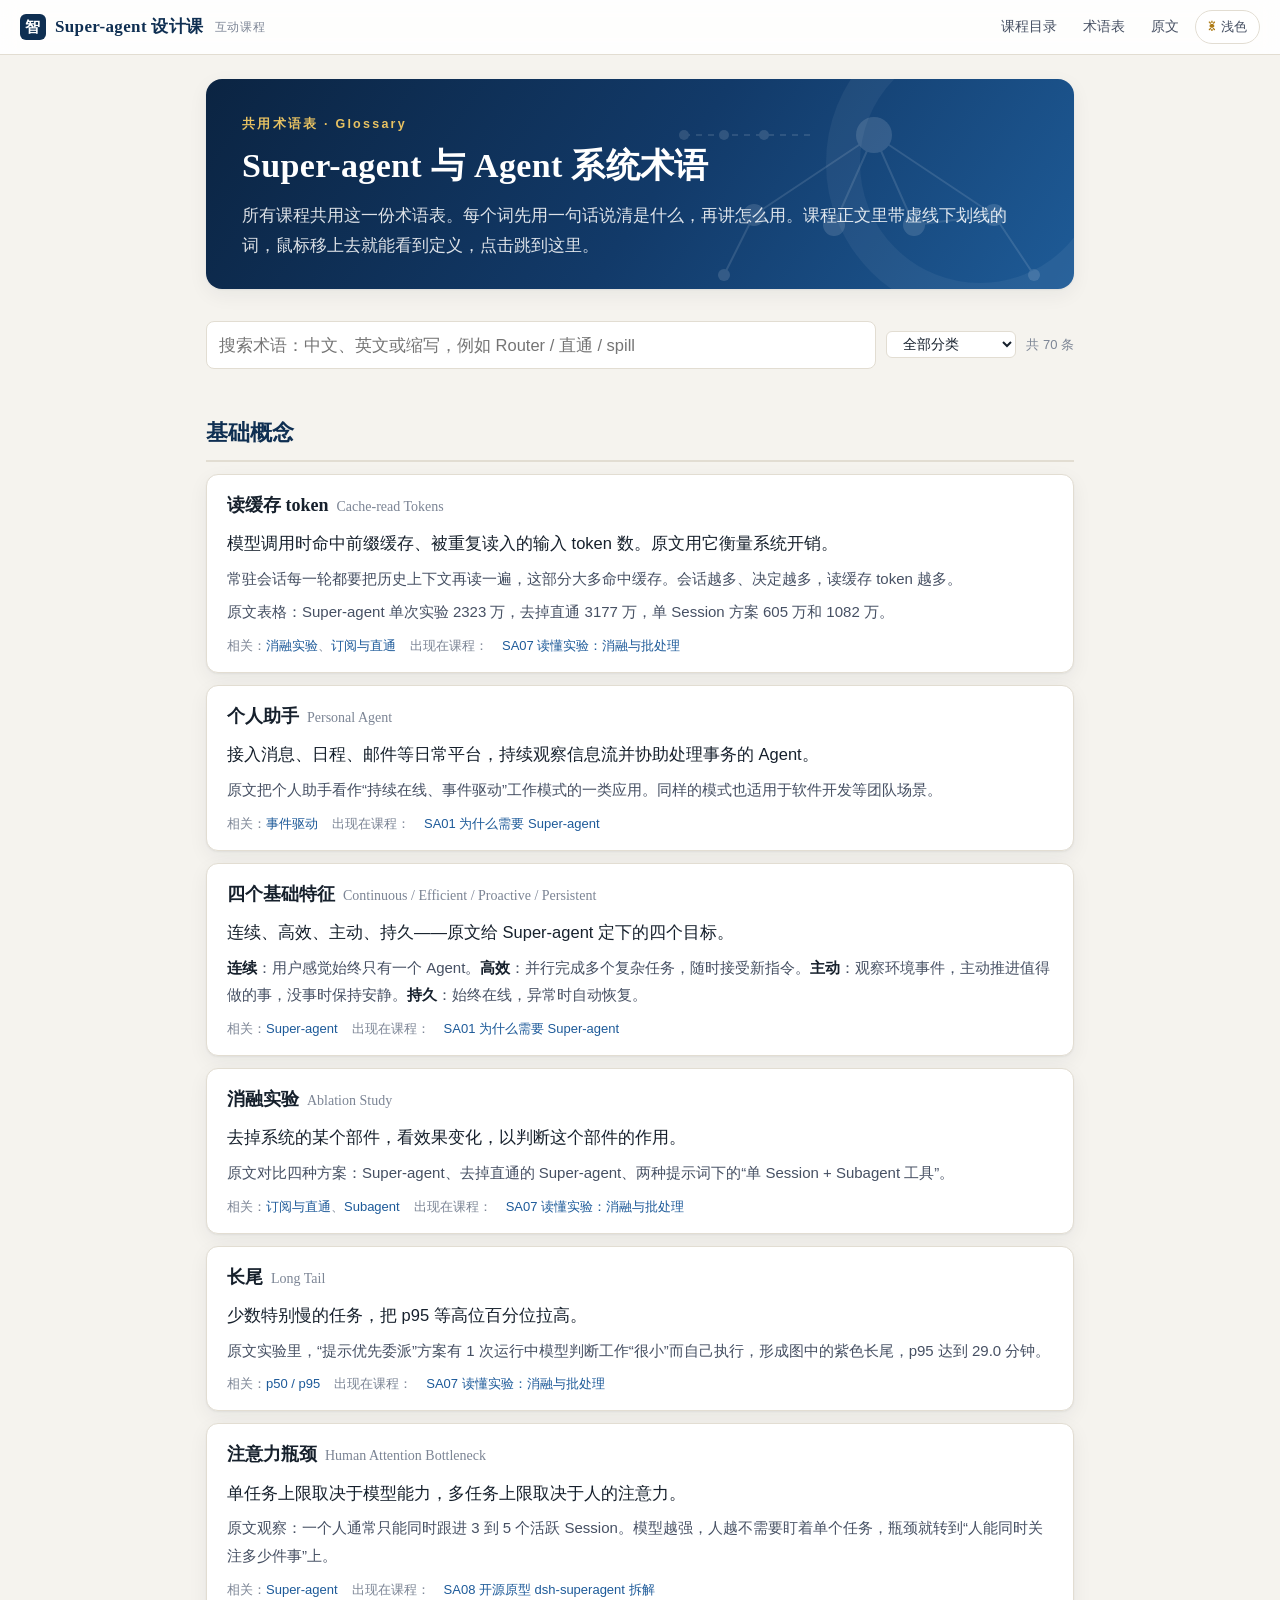
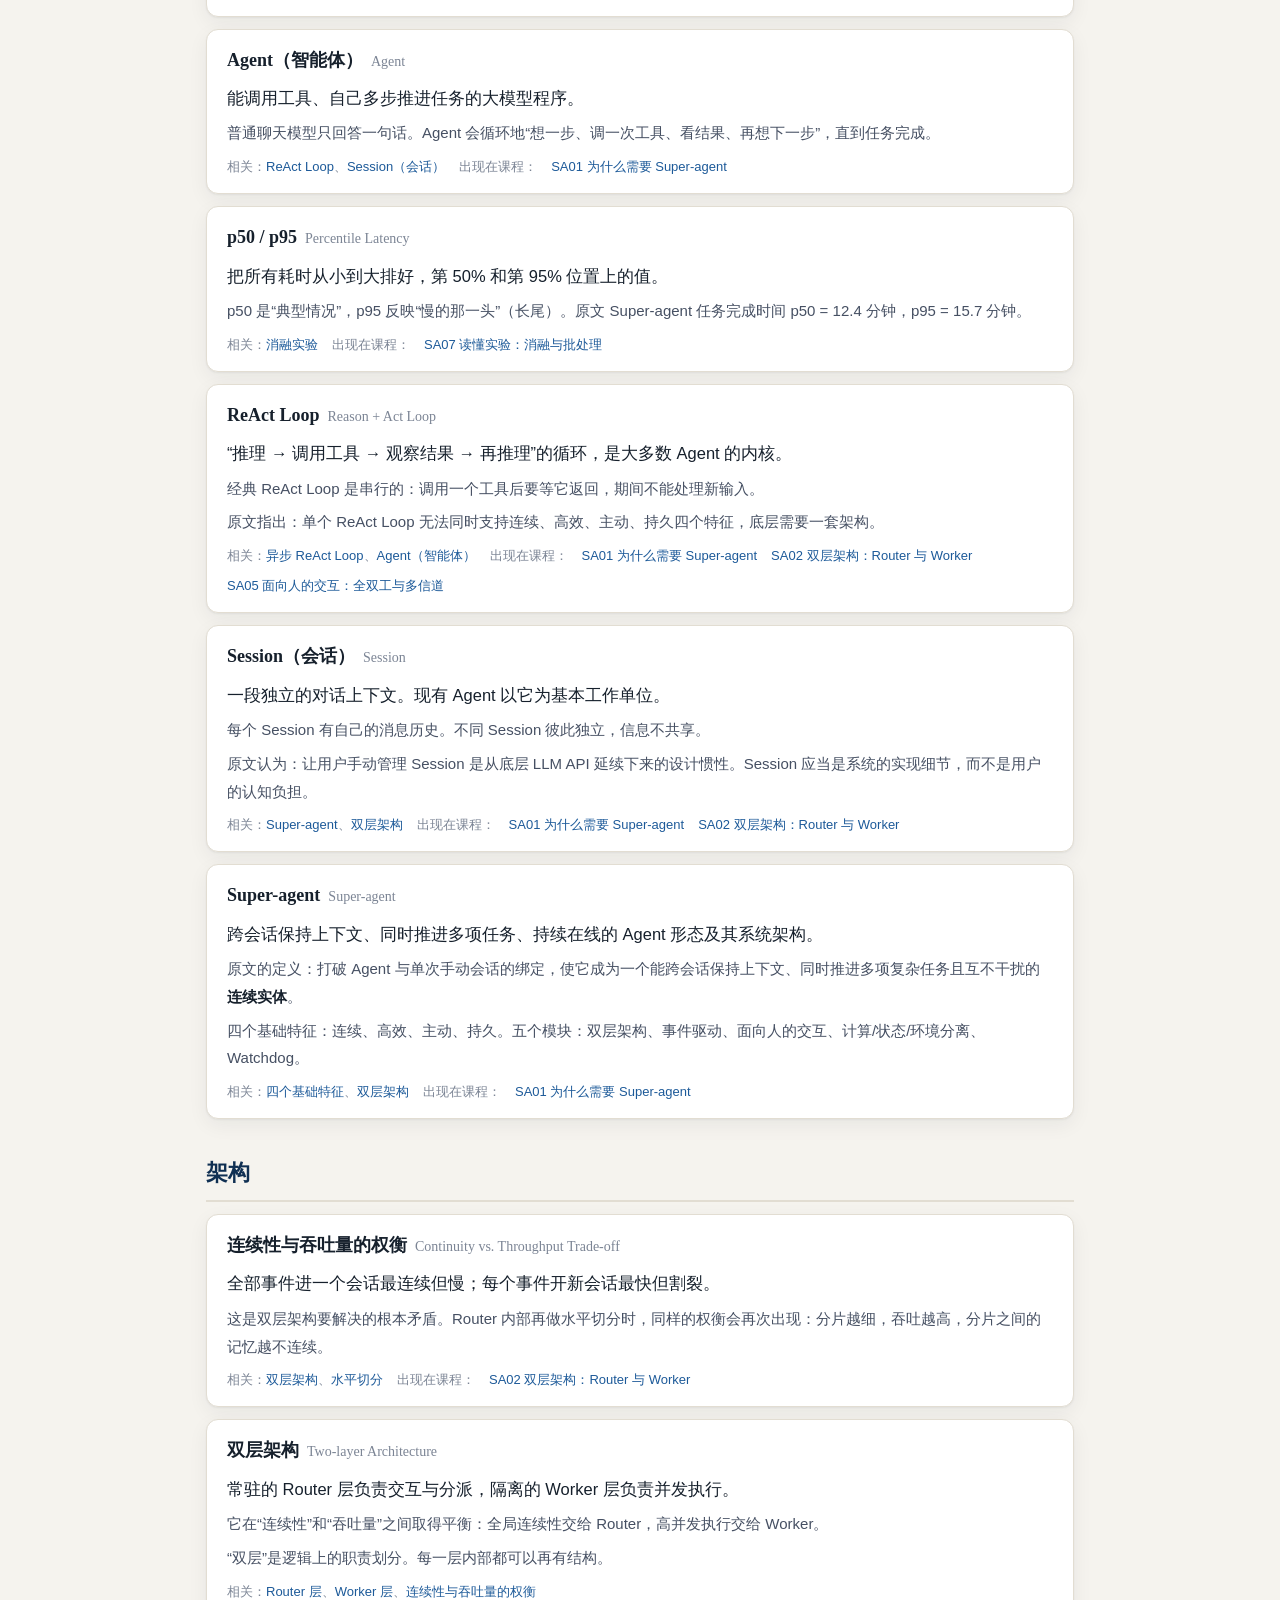
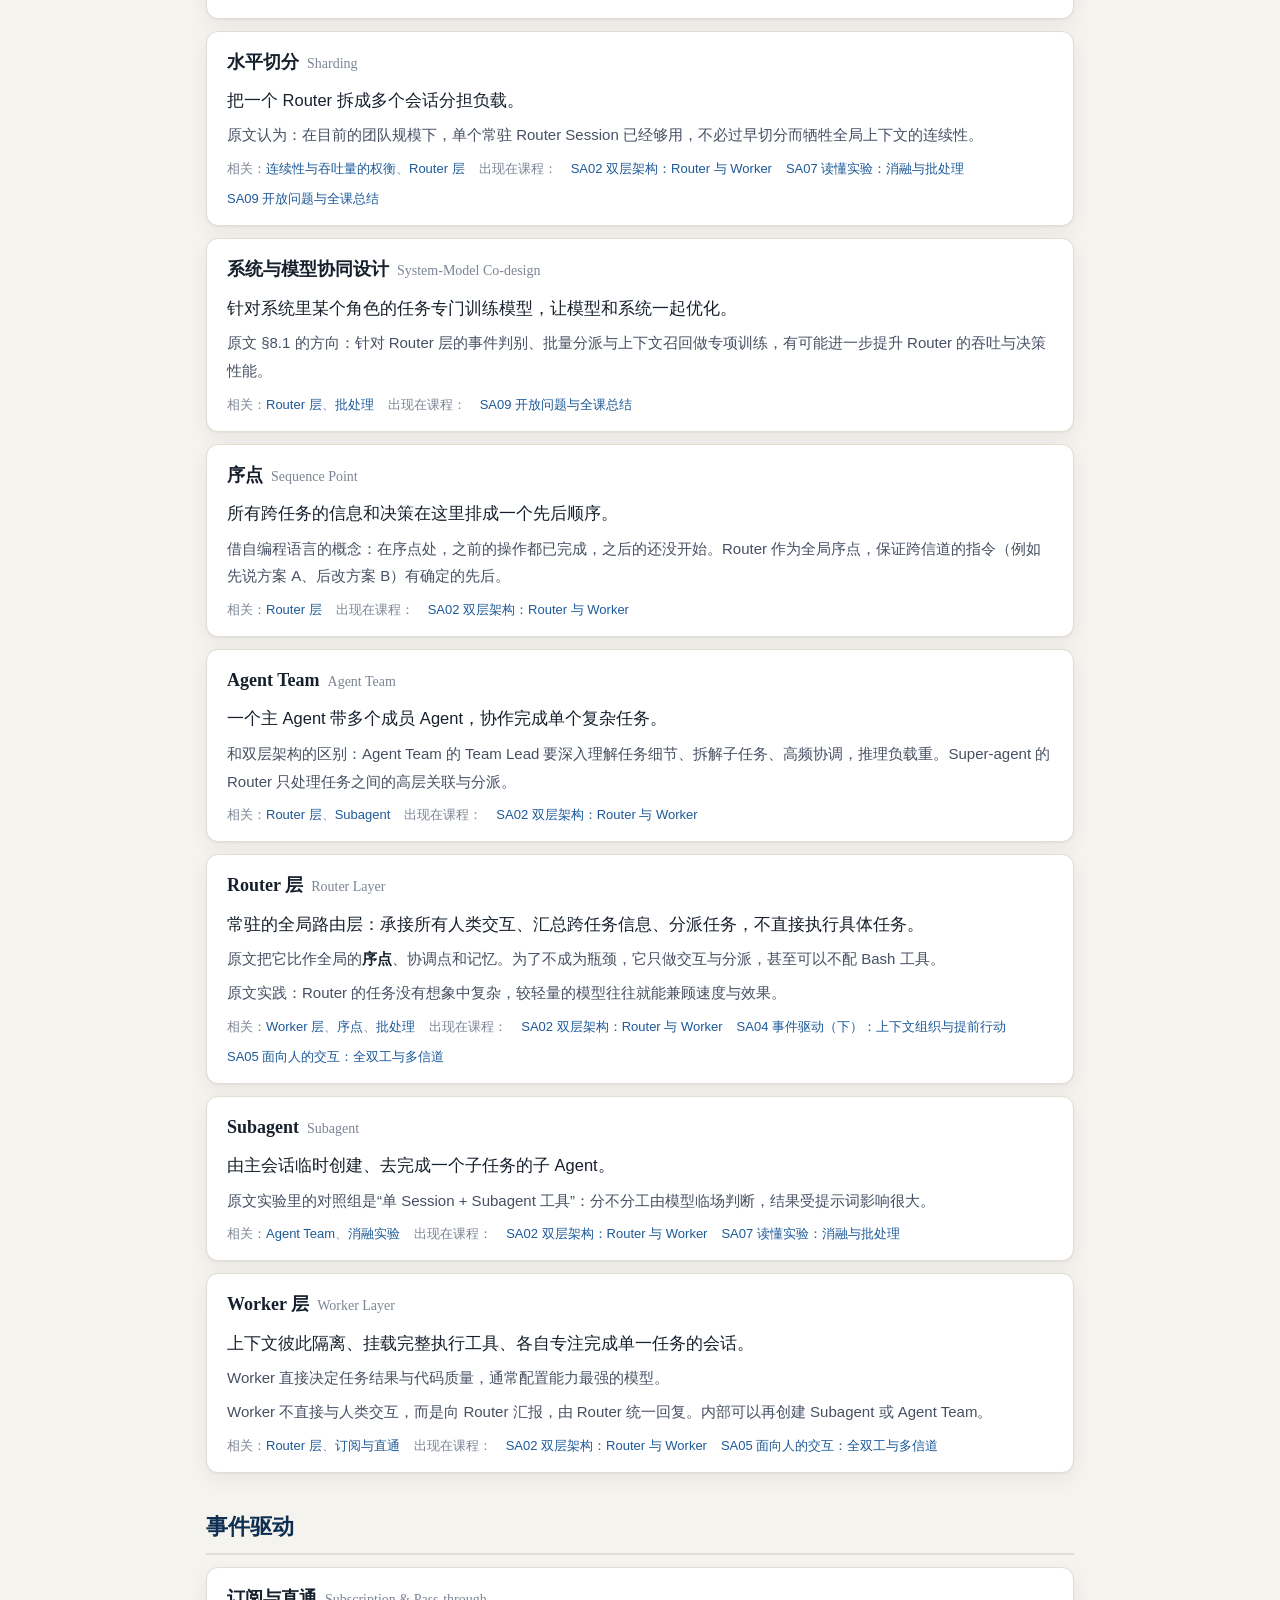
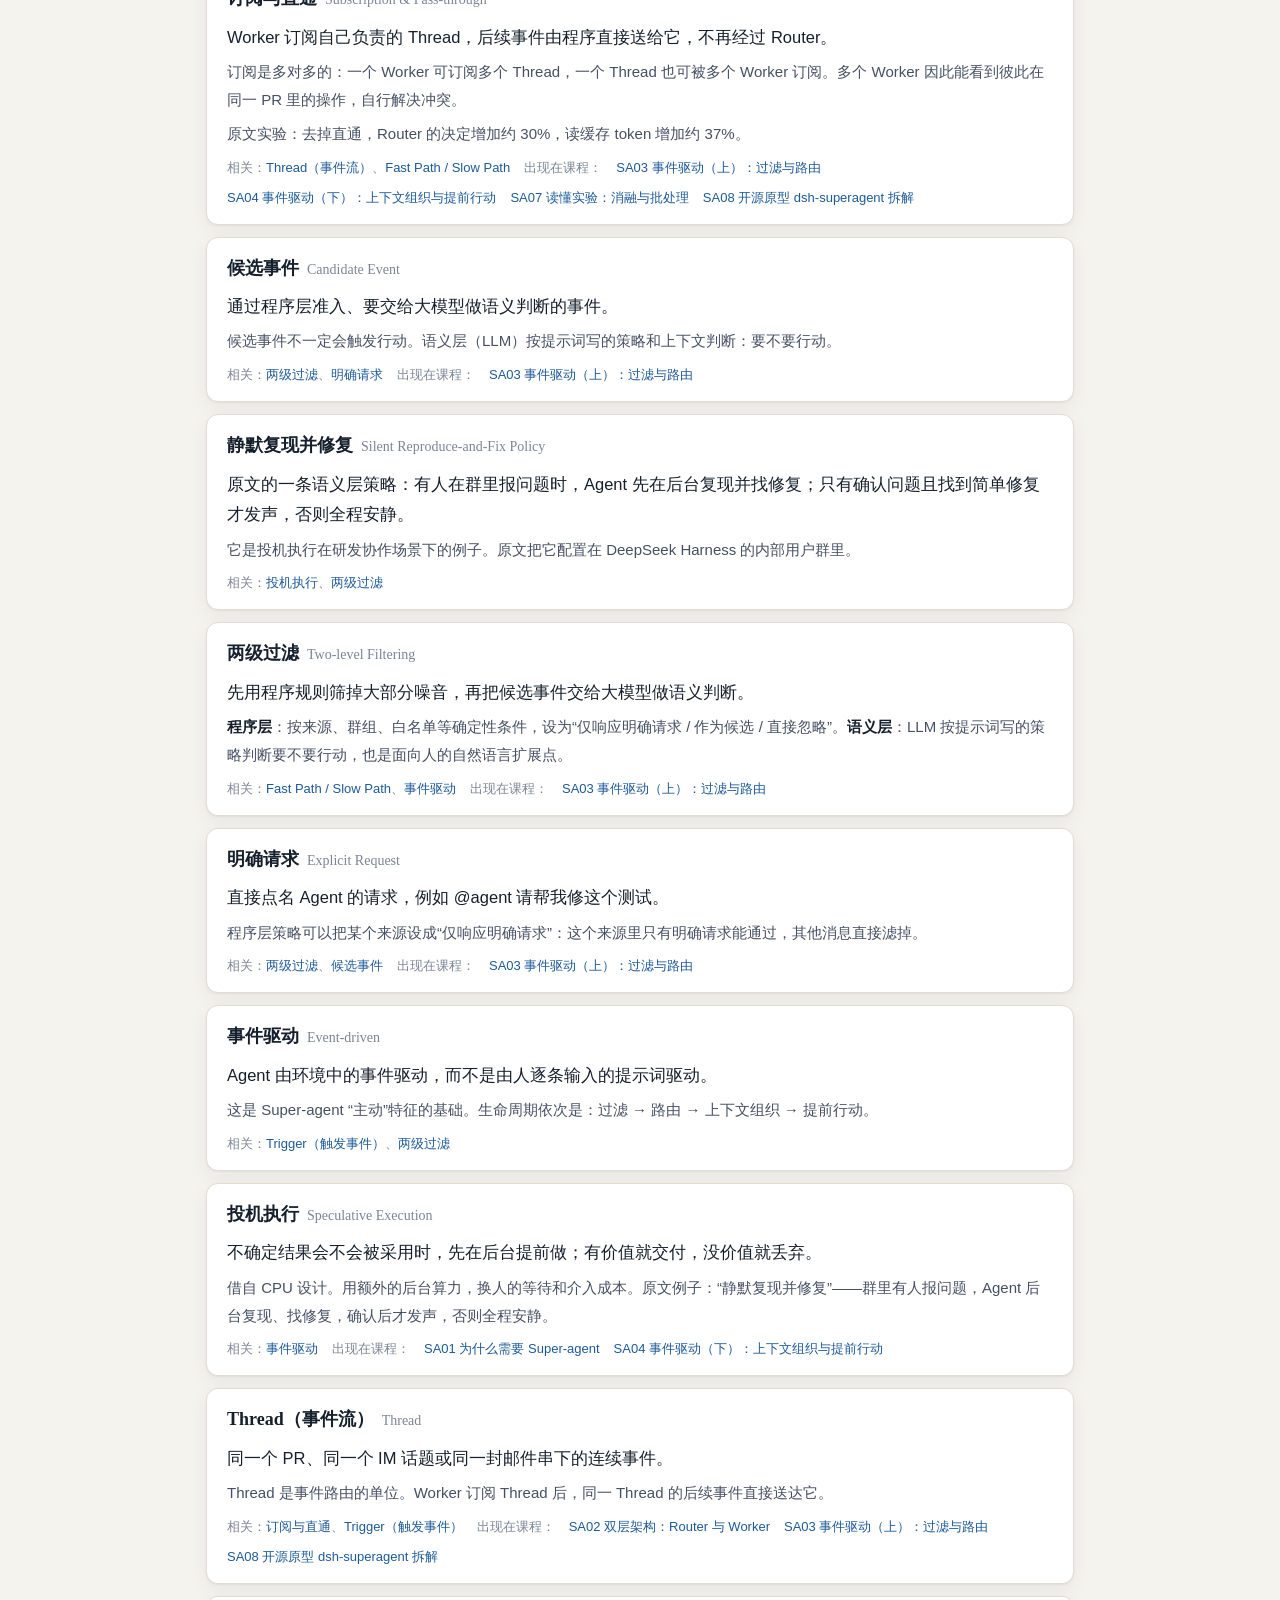
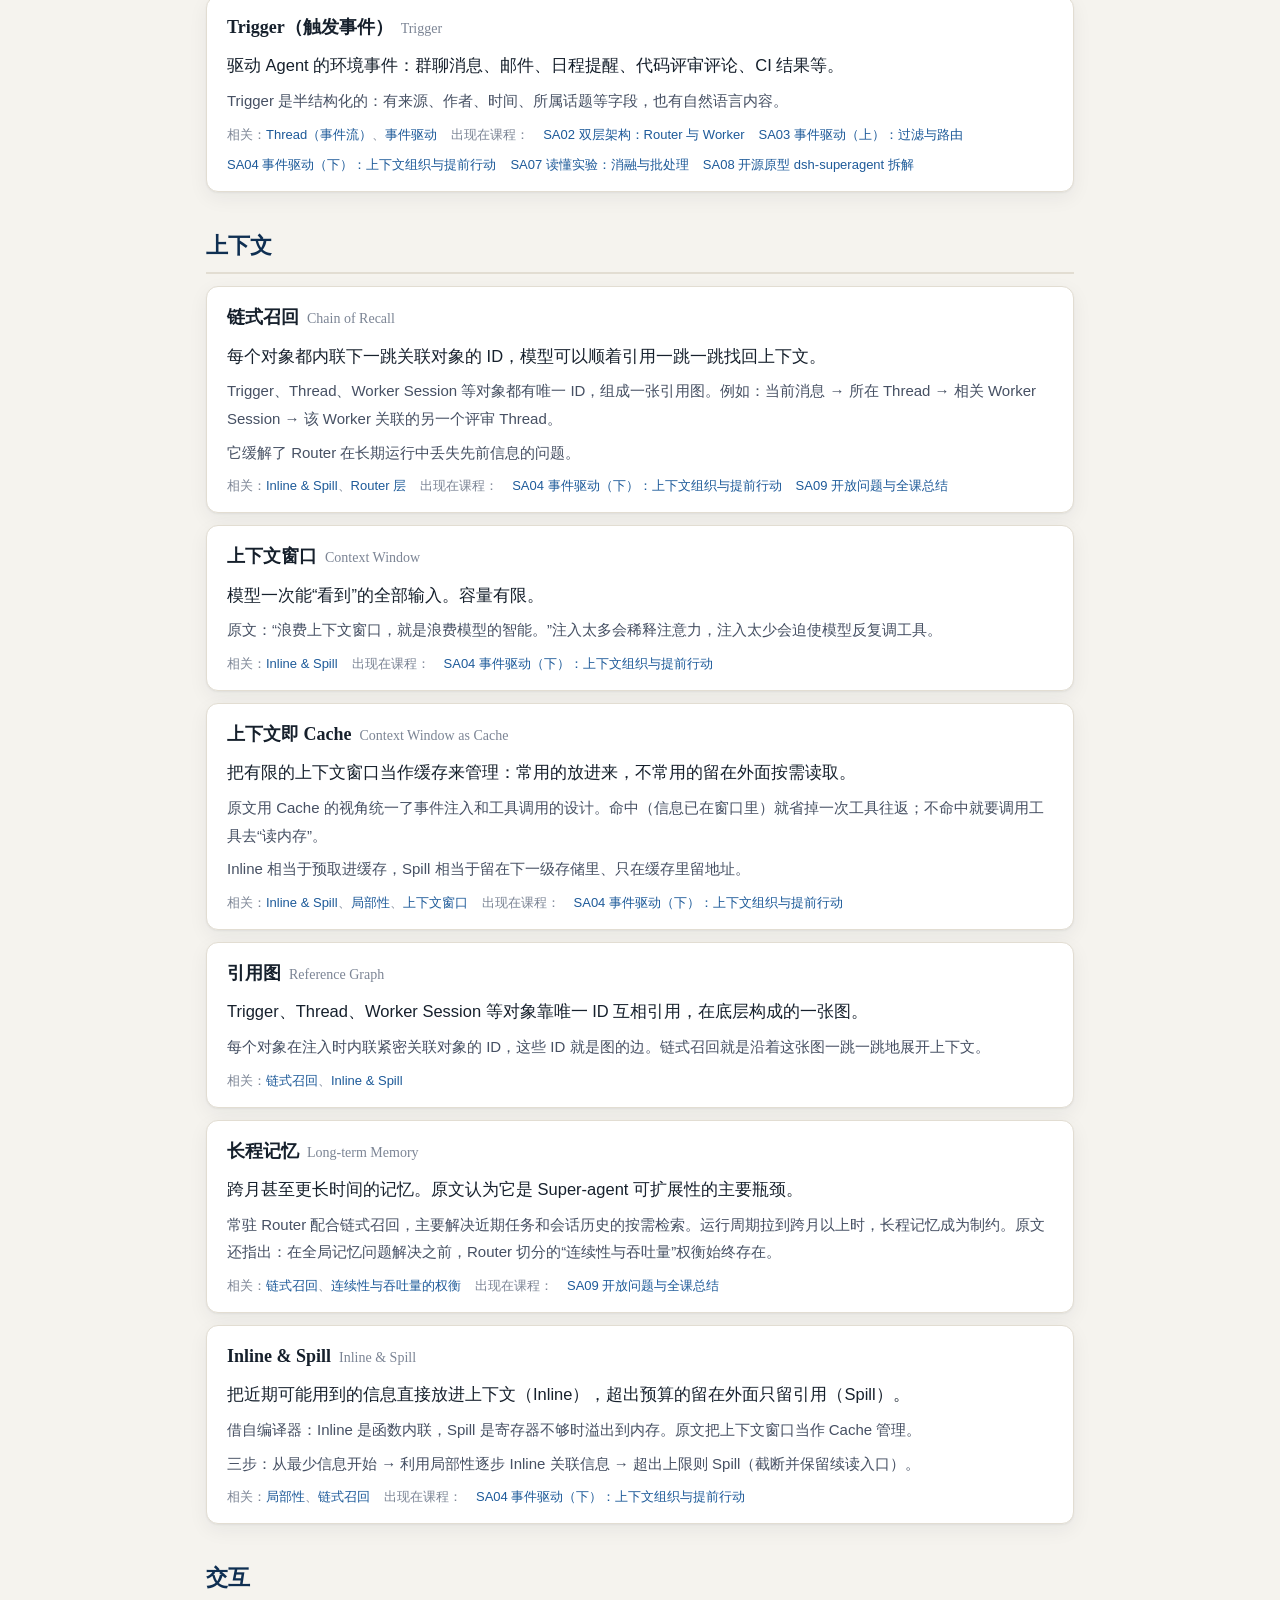
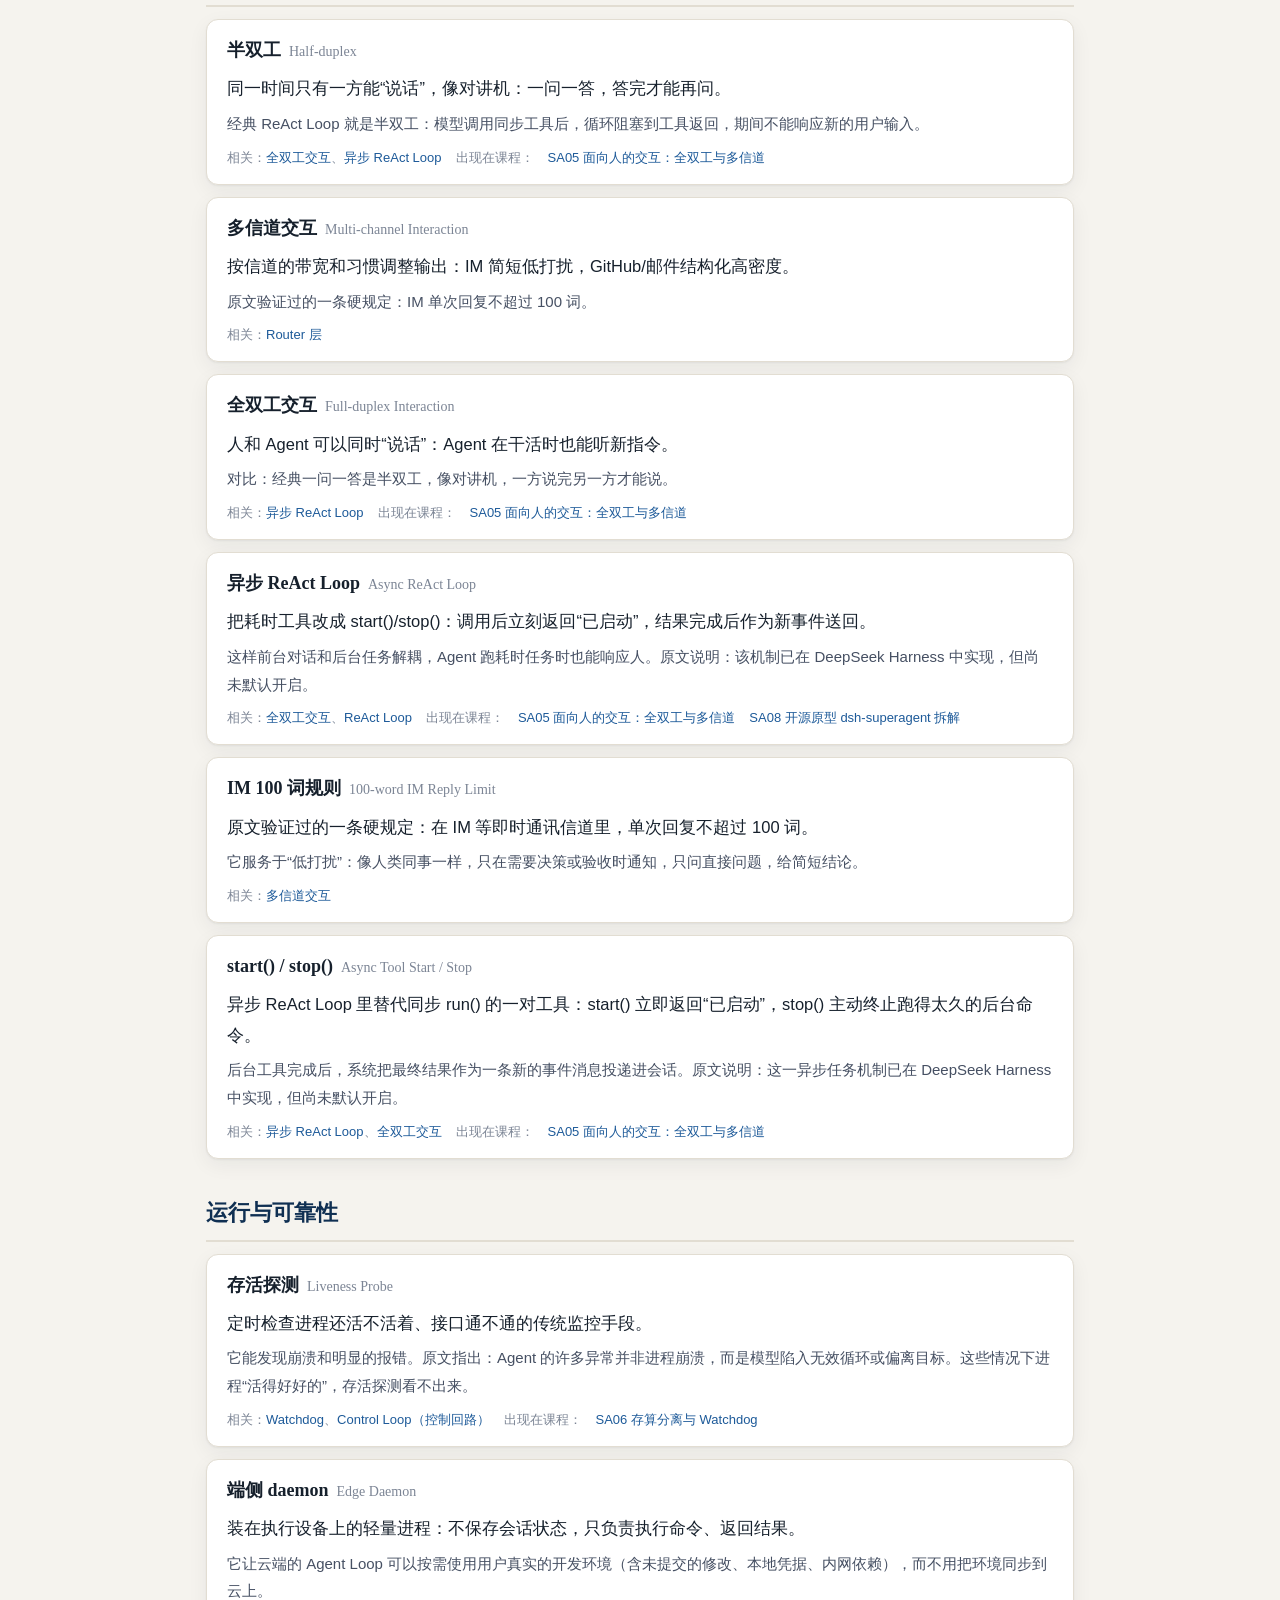
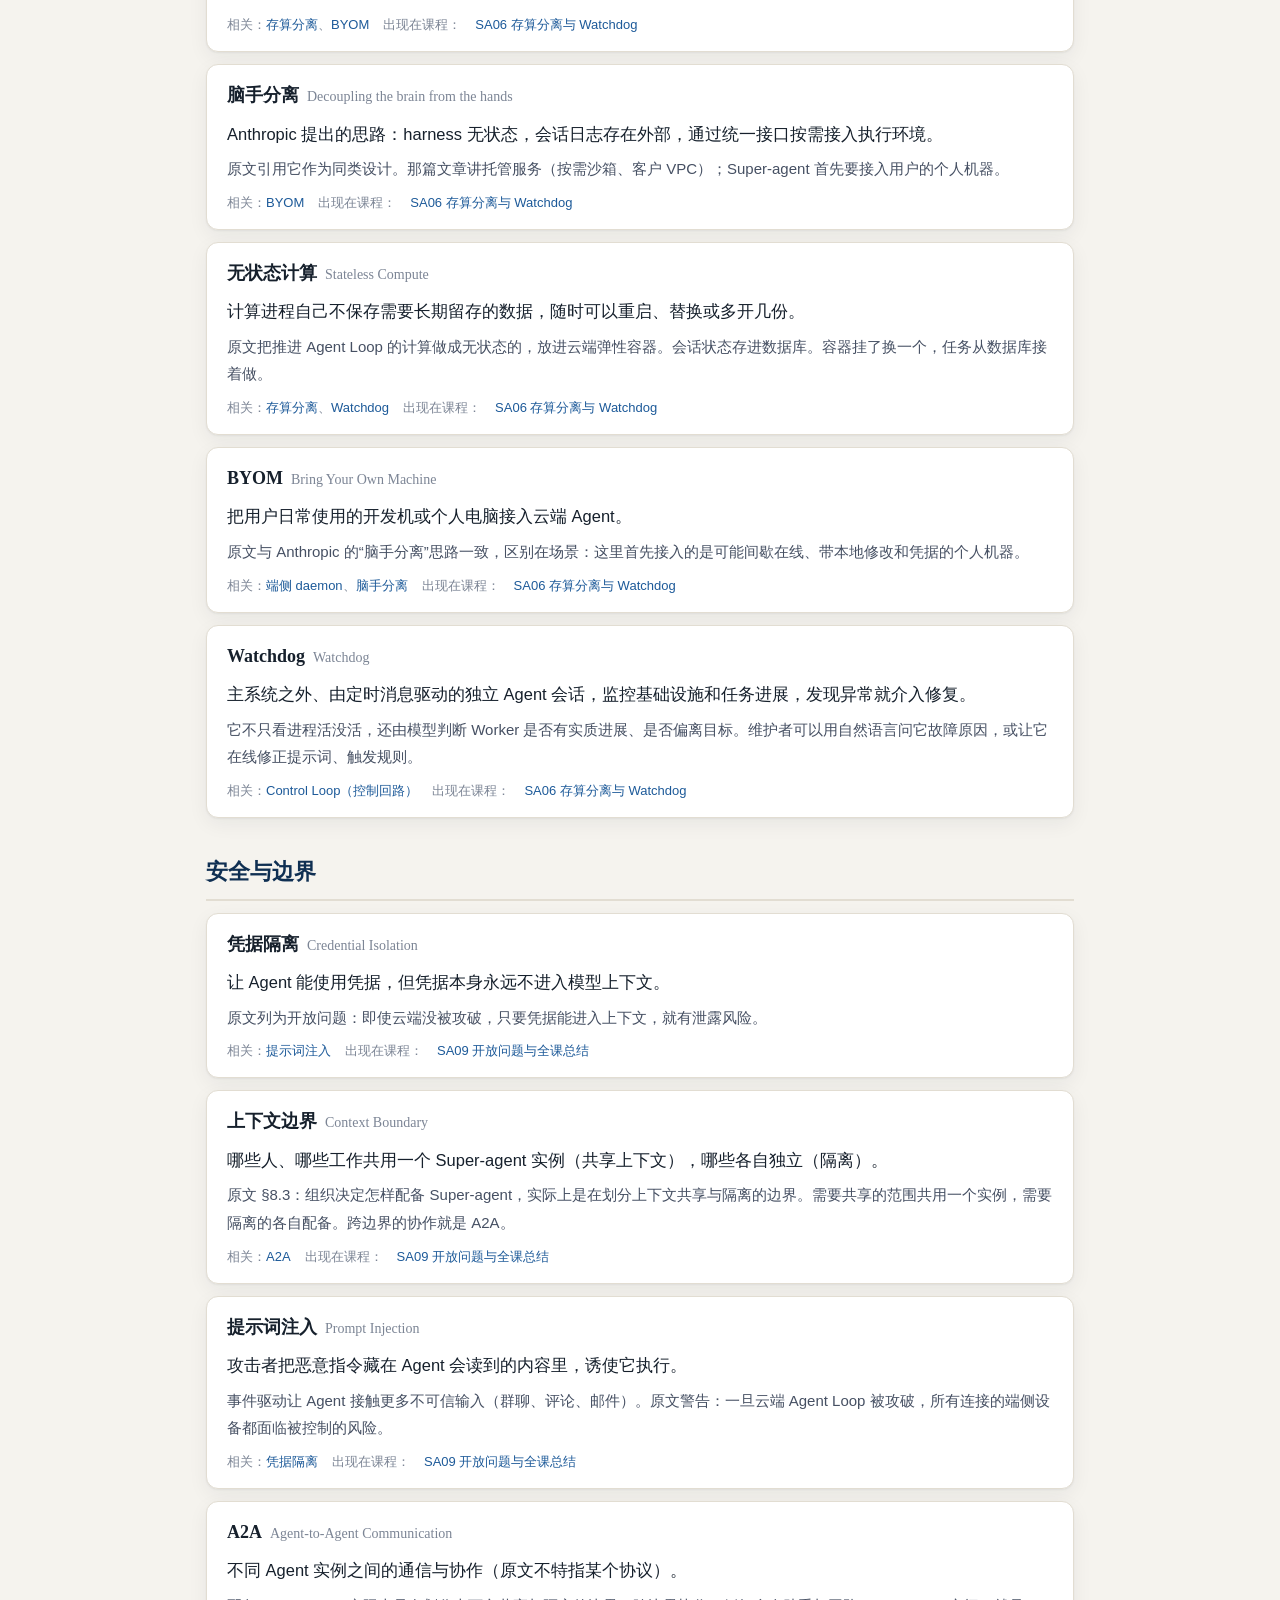
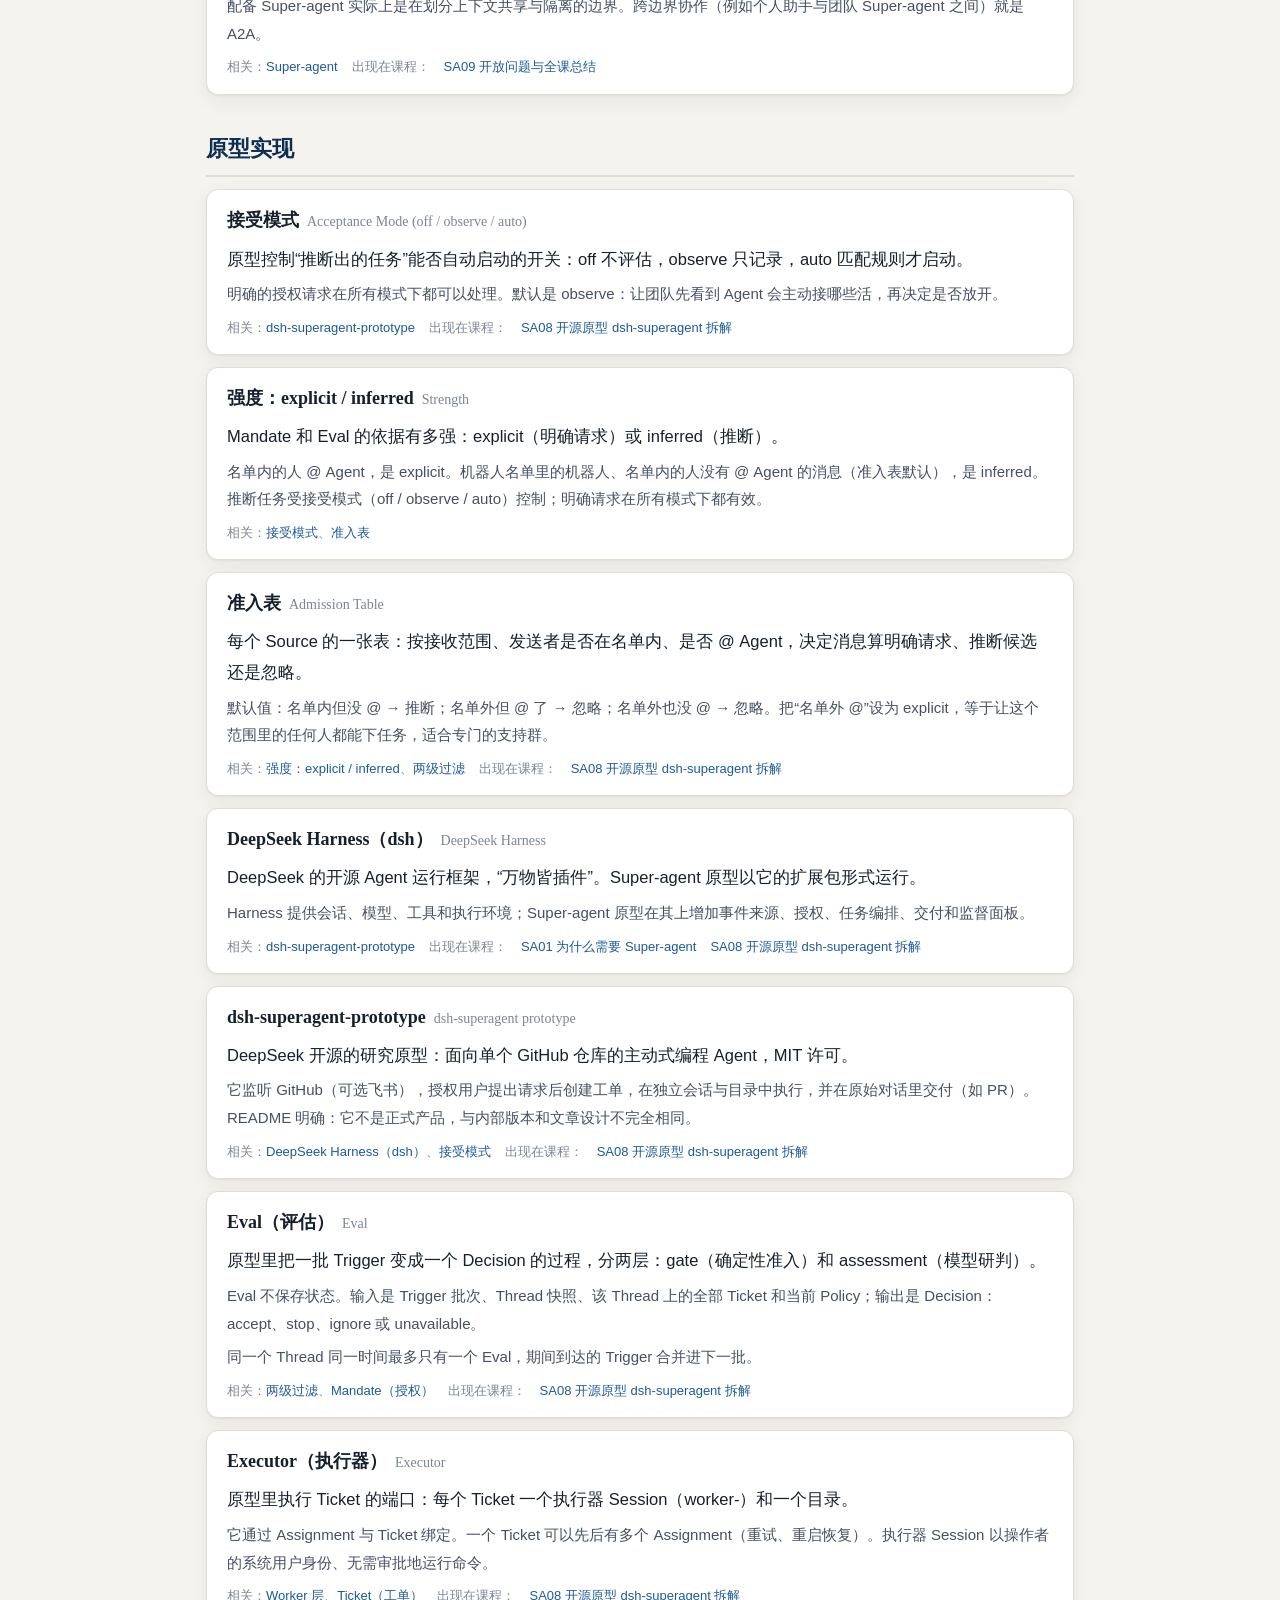
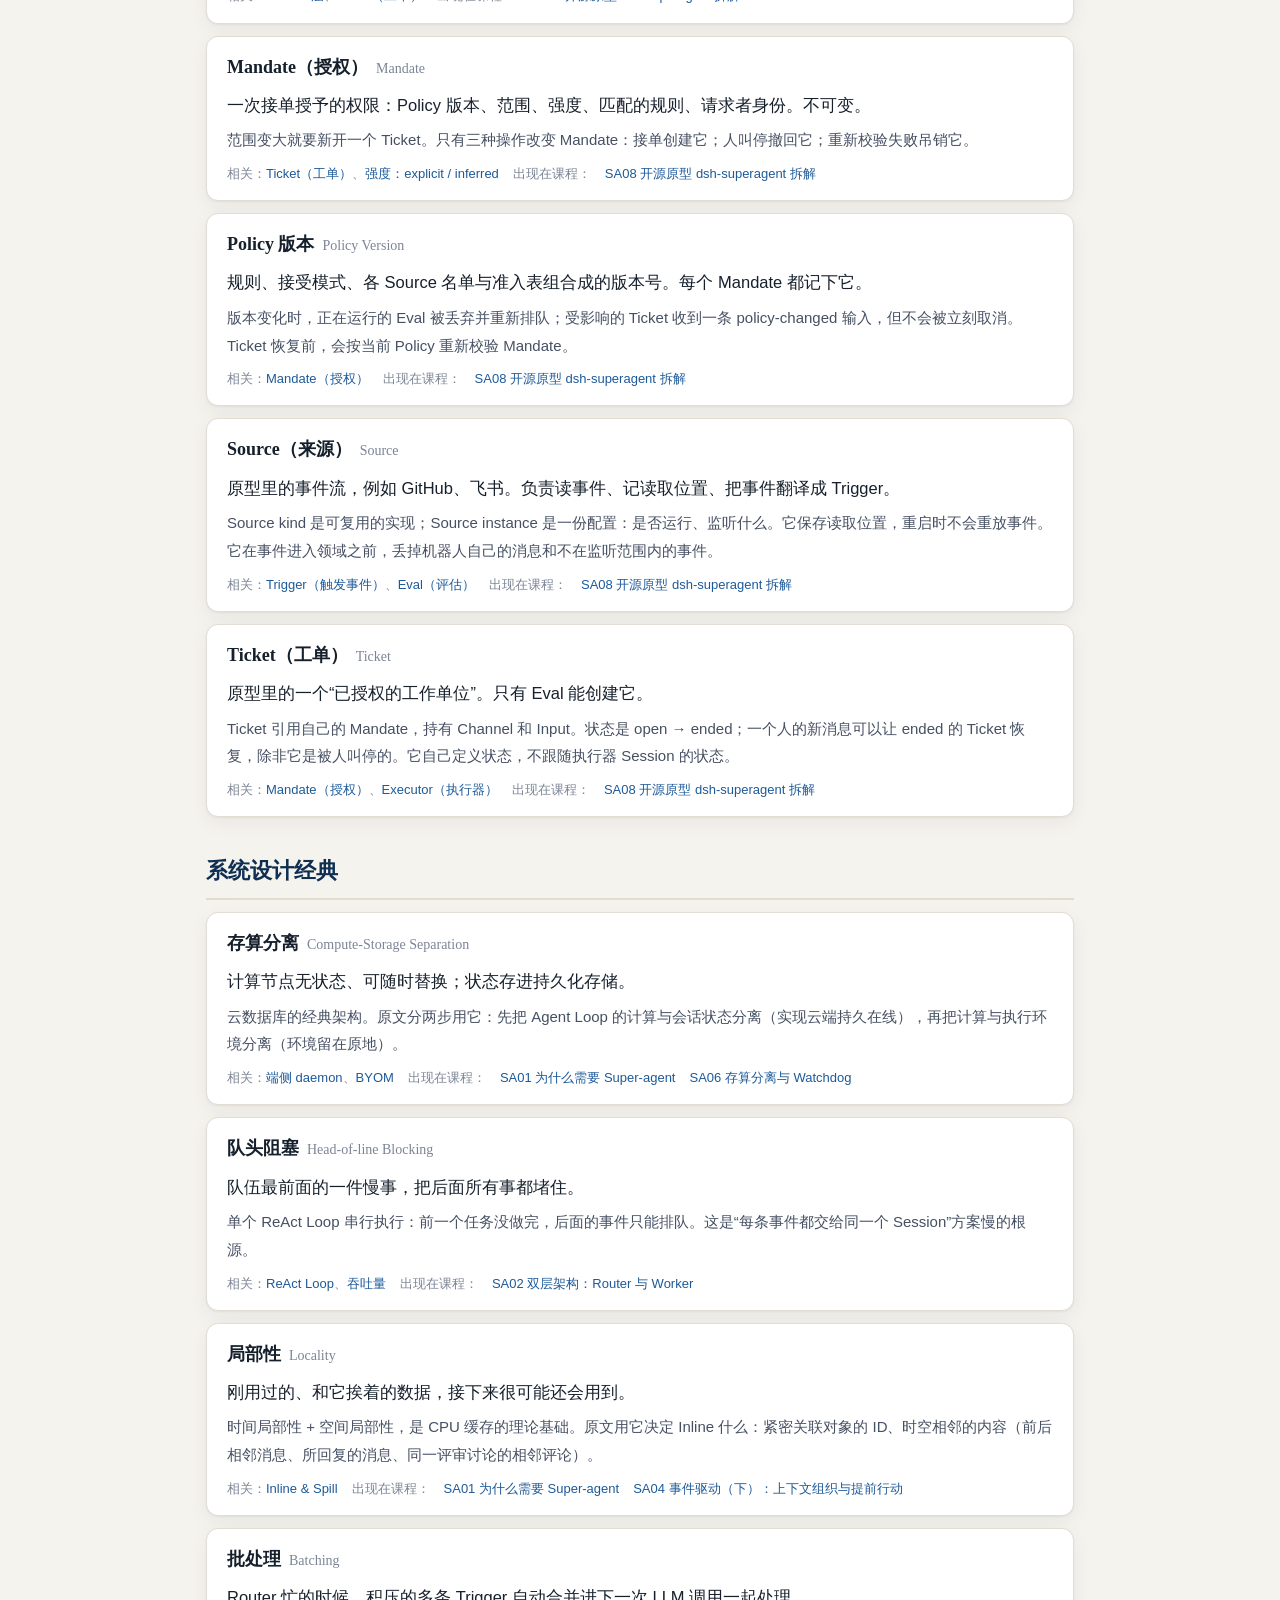
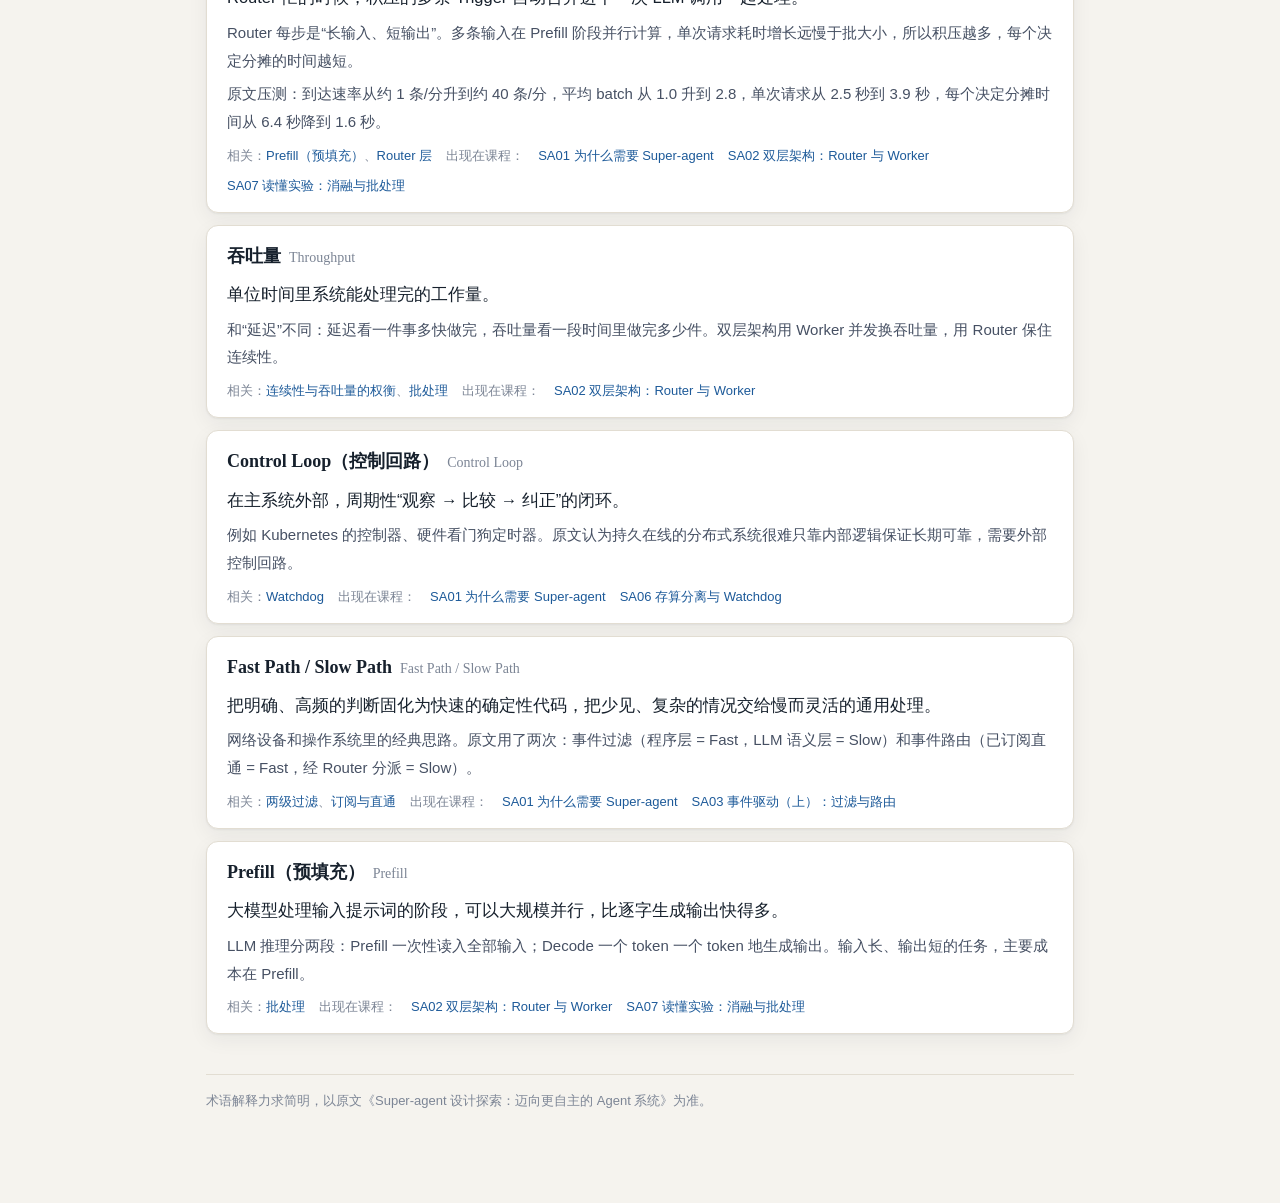
==== lessons/glossary.html @ 675c273d "Add interactive course on DeepSeek's Super-agent design article A Chinese self-study course (SA01–SA" ====
<!doctype html>
<html lang="zh-CN">
<head>
<meta charset="utf-8">
<meta name="viewport" content="width=device-width, initial-scale=1">
<title>Super-agent 术语表</title>
<link rel="stylesheet" href="assets/sa-lesson.css">
<script src="assets/glossary-data.js"></script>
<script src="assets/glossary-backlinks.js"></script>
<script src="assets/sa-lib.js"></script>
<style>
  .g-tools { display: flex; flex-wrap: wrap; gap: 10px; align-items: center; margin: 22px 0 8px; position: sticky; top: 52px; background: var(--bg); padding: 10px 0; z-index: 5; }
  .g-tools input { flex: 1 1 260px; font: inherit; padding: 8px 12px; border: 1px solid var(--line); border-radius: 8px; background: var(--surface); color: var(--ink); }
  .g-alpha { font-size: 13px; color: var(--ink-3); margin: 6px 0 0; }
  .g-cat { margin-top: 34px; }
  .g-cat > h2 { font-family: var(--serif); color: var(--brand); font-size: 22px; border-bottom: 2px solid var(--line); padding-bottom: 6px; margin: 0 0 6px; }
  .g-item { background: var(--surface); border: 1px solid var(--line); border-radius: var(--radius); padding: 14px 20px; margin: 12px 0; box-shadow: var(--shadow); scroll-margin-top: 130px; }
  .g-item:target { outline: 2px solid var(--accent); }
  .g-item h3 { margin: 0; font-size: 18px; }
  .g-item h3 .en { font-weight: 400; color: var(--ink-3); font-size: 14px; margin-left: 8px; }
  .g-item h3 a.anchor { color: var(--ink-3); font-size: 13px; margin-left: 6px; opacity: 0; }
  .g-item:hover h3 a.anchor { opacity: 1; }
  .g-item .short { color: var(--ink); font-weight: 500; margin: 6px 0 2px; }
  .g-item .body { color: var(--ink-2); font-size: 15px; }
  .g-item .body p { margin: 6px 0; }
  .g-item .foot { font-size: 13px; color: var(--ink-3); margin-top: 8px; display: flex; flex-wrap: wrap; gap: 6px 14px; }
  .g-item .foot a { white-space: nowrap; }
  .g-wrap { max-width: 900px; margin: 0 auto; padding: 24px 16px 80px; }
  .g-count { font-size: 13px; color: var(--ink-3); }
</style>
</head>
<body>
<header id="sa-topbar"></header>
<div class="g-wrap">
  <div class="hero">
    <div class="kicker">共用术语表 · Glossary</div>
    <h1>Super-agent 与 Agent 系统术语</h1>
    <p>所有课程共用这一份术语表。每个词先用一句话说清是什么，再讲怎么用。课程正文里带虚线下划线的词，鼠标移上去就能看到定义，点击跳到这里。</p>
  </div>
  <div class="g-tools">
    <input id="q" type="search" placeholder="搜索术语：中文、英文或缩写，例如 Router / 直通 / spill">
    <select id="cat" class="btn"></select>
    <span class="g-count" id="count"></span>
  </div>
  <div id="list"></div>
  <p class="disclaimer">术语解释力求简明，以原文《Super-agent 设计探索：迈向更自主的 Agent 系统》为准。</p>
</div>
<script>
SA.onReady(function () {
  const G = window.SA_GLOSSARY || {}, BL = window.SA_BACKLINKS || {};
  const order = ["基础概念", "架构", "事件驱动", "上下文", "交互", "运行与可靠性", "安全与边界", "原型实现", "系统设计经典"];
  const cats = [...new Set(Object.values(G).map((t) => t.cat))].sort((a, b) => (order.indexOf(a) + 99 * (order.indexOf(a) < 0)) - (order.indexOf(b) + 99 * (order.indexOf(b) < 0)));
  const sel = document.getElementById("cat");
  sel.innerHTML = '<option value="">全部分类</option>' + cats.map((c) => "<option>" + c + "</option>").join("");
  const lessonTitle = Object.fromEntries(SA.LESSONS.map((l) => [l.file, l.id + " " + l.title]));
  function render() {
    const q = document.getElementById("q").value.trim().toLowerCase(), cf = sel.value;
    let html = "", n = 0;
    for (const c of cats) {
      if (cf && c !== cf) continue;
      const ids = Object.keys(G).filter((id) => G[id].cat === c).sort((a, b) => G[a].term.localeCompare(G[b].term, "zh-CN"));
      const items = ids.filter((id) => { const t = G[id]; return !q || (t.term + " " + (t.en || "") + " " + id + " " + t.short).toLowerCase().includes(q); });
      if (!items.length) continue;
      html += '<section class="g-cat"><h2>' + c + "</h2>";
      for (const id of items) {
        const t = G[id]; n++;
        const see = (t.see || []).filter((s) => G[s]).map((s) => '<a href="#' + s + '">' + G[s].term + "</a>").join("、");
        const back = (BL[id] || []).map((f) => '<a href="' + f + '">' + (lessonTitle[f] || f) + "</a>").join("");
        html += '<div class="g-item" id="' + id + '"><h3>' + t.term + '<span class="en">' + (t.en || "") + '</span><a class="anchor" href="#' + id + '">#</a></h3>' +
          '<div class="short">' + t.short + "</div>" + (t.body ? '<div class="body">' + t.body + "</div>" : "") +
          '<div class="foot">' + (see ? "<span>相关：" + see + "</span>" : "") + (back ? "<span>出现在课程：</span>" + back : "") + "</div></div>";
      }
      html += "</section>";
    }
    document.getElementById("list").innerHTML = html || "<p>没有找到匹配的术语。</p>";
    document.getElementById("count").textContent = "共 " + n + " 条";
  }
  document.getElementById("q").addEventListener("input", render);
  sel.addEventListener("change", render);
  render();
  if (location.hash) { const el = document.getElementById(location.hash.slice(1)); if (el) el.scrollIntoView(); }
});
</script>
</body>
</html>
---- lessons/assets/sa-lesson.css ----
/* Super-agent 设计课 — 公用样式（所有课程、术语表、首页共用；框架移植自 ta-knowhow/LESSONS）
 * 三个主题：浅色 (默认) / 深色 / 水墨。用顶栏的主题按钮轮换。
 * 所有颜色都走下面的变量；课程页的局部样式也只用这些变量。
 */
:root {
  --bg: #f5f3ee;
  --bg-image: none;
  --surface: #ffffff;
  --surface-2: #f1eee7;
  --ink: #16202c;
  --ink-2: #465063;
  --ink-3: #7c8595;
  --line: #e2ddd2;
  --brand: #0f2f52;      /* navy */
  --brand-2: #1d5a99;
  --accent: #ad7a14;     /* brass */
  --up: #12805c;         /* 美股习惯：绿涨 */
  --down: #c8372d;       /* 红跌 */
  --note-bg: #edf3fb; --note-bd: #1d5a99;
  --tip-bg: #ecf6f0;  --tip-bd: #12805c;
  --warn-bg: #fcf1e9; --warn-bd: #c2601b;
  --rule-bg: #faf5e6; --rule-bd: #ad7a14;
  --th-bg: #14365c; --th-ink: #ffffff;
  --hero-bg: linear-gradient(125deg, #0b2442 0%, #123a69 52%, #1e5b97 100%);
  --hero-ink: #ffffff; --hero-sub: rgba(255,255,255,.86); --hero-accent: #e8c262; --hero-line: rgba(255,255,255,.16);
  --hero-deco: url("data:image/svg+xml,%3Csvg xmlns='http://www.w3.org/2000/svg' width='420' height='200' viewBox='0 0 420 200'%3E%3Cg fill='none' stroke='%23fff' stroke-width='2' opacity='.9'%3E%3Cpath d='M210 40 L90 120 M210 40 L170 130 M210 40 L250 130 M210 40 L330 120 M90 120 L60 180 M330 120 L370 180 M250 130 L330 120'/%3E%3Cpath d='M20 40 L150 40' stroke-dasharray='6 6'/%3E%3C/g%3E%3Cg fill='%23fff'%3E%3Ccircle cx='210' cy='40' r='18'/%3E%3Ccircle cx='90' cy='120' r='11'/%3E%3Ccircle cx='170' cy='130' r='11'/%3E%3Ccircle cx='250' cy='130' r='11'/%3E%3Ccircle cx='330' cy='120' r='11'/%3E%3Ccircle cx='60' cy='180' r='6'/%3E%3Ccircle cx='370' cy='180' r='6'/%3E%3Ccircle cx='20' cy='40' r='5'/%3E%3Ccircle cx='60' cy='40' r='5'/%3E%3Ccircle cx='100' cy='40' r='5'/%3E%3C/g%3E%3C/svg%3E");
  --hero-deco-opacity: .13;
  --shadow: 0 1px 2px rgba(16,28,48,.05), 0 6px 20px rgba(16,28,48,.06);
  --shadow-lift: 0 2px 4px rgba(16,28,48,.07), 0 12px 28px rgba(16,28,48,.10);
  --radius: 12px;
  --mono: "SF Mono", "JetBrains Mono", Menlo, Consolas, monospace;
  --sans: -apple-system, BlinkMacSystemFont, "PingFang SC", "Hiragino Sans GB", "Noto Sans SC", "Microsoft YaHei", "Segoe UI", sans-serif;
  --serif: "Songti SC", "Noto Serif SC", "Source Han Serif SC", "STSong", Georgia, serif;
  --body-font: var(--sans);
  --head-font: var(--serif);
  color-scheme: light;
}
/* ---------- 深色 ---------- */
@media (prefers-color-scheme: dark) {
  :root:not([data-theme]) {
    --bg: #0e131a; --surface: #151c26; --surface-2: #1b2430; --ink: #e7eaef; --ink-2: #b3bbc7;
    --ink-3: #848e9c; --line: #28323f; --brand: #93bbe9; --brand-2: #73a7df; --accent: #d9a93c;
    --up: #2bb383; --down: #ef5b50;
    --note-bg: #142438; --note-bd: #5d97d6; --tip-bg: #12281e; --tip-bd: #2bb383; --warn-bg: #2d1e13; --warn-bd: #e0874a; --rule-bg: #282211; --rule-bd: #d9a93c;
    --th-bg: #213450; --th-ink: #e7eaef;
    --hero-bg: linear-gradient(125deg, #081628 0%, #10305a 55%, #1a4a80 100%);
    --hero-deco-opacity: .10;
    --shadow: 0 1px 2px rgba(0,0,0,.3), 0 6px 20px rgba(0,0,0,.25); --shadow-lift: 0 2px 4px rgba(0,0,0,.35), 0 12px 28px rgba(0,0,0,.35);
    color-scheme: dark;
  }
}
:root[data-theme="dark"] {
  --bg: #0e131a; --surface: #151c26; --surface-2: #1b2430; --ink: #e7eaef; --ink-2: #b3bbc7;
  --ink-3: #848e9c; --line: #28323f; --brand: #93bbe9; --brand-2: #73a7df; --accent: #d9a93c;
  --up: #2bb383; --down: #ef5b50;
  --note-bg: #142438; --note-bd: #5d97d6; --tip-bg: #12281e; --tip-bd: #2bb383; --warn-bg: #2d1e13; --warn-bd: #e0874a; --rule-bg: #282211; --rule-bd: #d9a93c;
  --th-bg: #213450; --th-ink: #e7eaef;
  --hero-bg: linear-gradient(125deg, #081628 0%, #10305a 55%, #1a4a80 100%);
  --hero-deco-opacity: .10;
  --shadow: 0 1px 2px rgba(0,0,0,.3), 0 6px 20px rgba(0,0,0,.25); --shadow-lift: 0 2px 4px rgba(0,0,0,.35), 0 12px 28px rgba(0,0,0,.35);
  color-scheme: dark;
}
/* ---------- 水墨：宣纸底、墨色字、朱砂印 ---------- */
:root[data-theme="ink"] {
  --bg: #eee8da;
  --bg-image: radial-gradient(rgba(110,90,50,.06) 1px, transparent 1.2px), radial-gradient(rgba(110,90,50,.04) 1px, transparent 1.2px);
  --surface: #f9f5ea; --surface-2: #f0e9d9; --ink: #1d1c19; --ink-2: #4a463e; --ink-3: #888174;
  --line: #d6ccb6; --brand: #1f1e1b; --brand-2: #8a3324; --accent: #b0362a;
  --up: #3a6b56; --down: #b0362a;           /* 石绿涨、朱砂跌 */
  --note-bg: #ebe5d6; --note-bd: #57524a; --tip-bg: #e4e8dc; --tip-bd: #3a6b56; --warn-bg: #f1e2d3; --warn-bd: #9c4f26; --rule-bg: #f4eddc; --rule-bd: #b0362a;
  --th-bg: #2a2824; --th-ink: #f4eee0;
  --hero-bg:
    radial-gradient(120% 70% at 85% 120%, rgba(28,27,24,.62) 0%, rgba(28,27,24,.25) 38%, transparent 62%),
    radial-gradient(90% 60% at 55% 125%, rgba(28,27,24,.40) 0%, transparent 58%),
    radial-gradient(80% 55% at 18% 130%, rgba(28,27,24,.28) 0%, transparent 55%),
    radial-gradient(60% 50% at 95% 0%, rgba(28,27,24,.07) 0%, transparent 70%),
    linear-gradient(180deg, #f8f3e6 0%, #ebe3d0 100%);
  --hero-ink: #1d1c19; --hero-sub: #3f3b33; --hero-accent: #b0362a; --hero-line: rgba(29,28,25,.18);
  --hero-deco: none;
  --shadow: 0 1px 1px rgba(60,50,30,.06), 0 4px 14px rgba(60,50,30,.07); --shadow-lift: 0 2px 3px rgba(60,50,30,.08), 0 10px 24px rgba(60,50,30,.12);
  --radius: 6px;
  --body-font: var(--serif);
  color-scheme: light;
}

* { box-sizing: border-box; }
html { scroll-behavior: smooth; }
body {
  margin: 0; background-color: var(--bg); background-image: var(--bg-image); background-size: 7px 7px, 13px 13px; background-position: 0 0, 3px 5px;
  color: var(--ink); font-family: var(--body-font); font-size: 16.5px; line-height: 1.85; -webkit-font-smoothing: antialiased;
}
a { color: var(--brand-2); text-decoration: none; }
a:hover { text-decoration: underline; text-underline-offset: 3px; }
img { max-width: 100%; height: auto; border-radius: 6px; }
code, .mono { font-family: var(--mono); font-size: .9em; }
code { background: var(--surface-2); padding: 1px 5px; border-radius: 4px; }
::selection { background: color-mix(in srgb, var(--accent) 28%, transparent); }

/* ---------- 顶栏 ---------- */
.topbar {
  position: sticky; top: 0; z-index: 60; background: color-mix(in srgb, var(--surface) 90%, transparent);
  backdrop-filter: saturate(1.4) blur(10px); border-bottom: 1px solid var(--line);
}
.topbar-inner { max-width: 1520px; margin: 0 auto; display: flex; align-items: center; gap: 14px; padding: 9px 20px; }
.topbar .brand { font-family: var(--head-font); font-weight: 700; font-size: 17px; color: var(--brand); letter-spacing: .02em; white-space: nowrap; display: inline-flex; align-items: center; gap: 9px; }
.topbar .brand:hover { text-decoration: none; }
.topbar .brand small { font-family: var(--sans); font-weight: 400; font-size: 12px; color: var(--ink-3); margin-left: 2px; letter-spacing: .08em; }
.seal { display: inline-grid; place-items: center; width: 26px; height: 26px; border-radius: 6px; background: var(--brand); color: var(--surface); font-family: var(--serif); font-size: 15px; font-weight: 700; }
:root[data-theme="ink"] .seal { background: var(--accent); color: #f9f2e3; border-radius: 3px; box-shadow: inset 0 0 0 2px rgba(255,255,255,.25); }
.topbar nav { display: flex; gap: 6px; margin-left: auto; font-size: 14px; align-items: center; }
.topbar nav a { color: var(--ink-2); padding: 5px 10px; border-radius: 6px; }
.topbar nav a:hover { background: var(--surface-2); color: var(--brand); text-decoration: none; }
.theme-btn, .nav-btn {
  font: inherit; font-size: 13px; border: 1px solid var(--line); background: var(--surface); color: var(--ink-2); border-radius: 20px;
  padding: 4px 12px; cursor: pointer; display: inline-flex; align-items: center; gap: 6px; white-space: nowrap;
}
.theme-btn:hover, .nav-btn:hover { border-color: var(--brand-2); color: var(--brand); }
.theme-btn .ti { font-family: var(--serif); font-weight: 700; color: var(--accent); }
.nav-btn { display: none; }

/* ---------- 布局：课程页由 ta-lib 加 .three-col：左 = 课程树（含本课小节）/ 中 = 课程 / 右 = AI 助教（固定停靠） ---------- */
.layout { max-width: 1240px; margin: 0 auto; display: grid; grid-template-columns: 220px minmax(0, 1fr); gap: 40px; padding: 24px 16px 80px; }
.layout.three-col { max-width: 1240px; grid-template-columns: 280px minmax(0, 1fr); gap: 40px; padding: 22px 24px 80px; }
.three-col > .toc { display: none; }  /* 本课目录已搬进左栏 */
.three-col > .course-nav { order: 1; }
.three-col > main { order: 2; }
.three-col > .toc { order: 3; }
main { min-width: 0; }

/* 左：学习路线（课程树） */
.course-nav { position: sticky; top: 64px; align-self: start; max-height: calc(100vh - 80px); overflow: auto; font-size: 14px; padding-right: 4px; scrollbar-width: thin; }
.cn-head { padding: 2px 4px 12px; border-bottom: 1px solid var(--line); margin-bottom: 8px; }
.cn-title { font-family: var(--head-font); font-weight: 700; font-size: 16px; color: var(--brand); }
.cn-prog { display: flex; align-items: center; gap: 10px; margin-top: 6px; font-size: 12px; color: var(--ink-3); }
.cn-prog .bar { flex: 1; height: 4px; background: var(--surface-2); border-radius: 4px; overflow: hidden; border: 1px solid var(--line); }
.cn-prog .bar i { display: block; height: 100%; background: var(--up); }
.reset-visited { font: inherit; font-size: 12px; background: none; border: 0; padding: 0 2px; color: var(--ink-3); cursor: pointer; text-decoration: underline dotted; text-underline-offset: 3px; white-space: nowrap; }
.reset-visited:hover { color: var(--brand-2); }
.reset-visited.armed { color: var(--down); font-weight: 600; text-decoration: none; }
.cn-step { margin: 4px 0; border-radius: 8px; }
.cn-step-h { width: 100%; display: flex; align-items: center; gap: 8px; font: inherit; font-size: 13px; font-weight: 700; letter-spacing: .04em; color: var(--ink-2); padding: 7px 6px; background: none; border: 0; border-radius: 8px; cursor: pointer; text-align: left; }
.cn-step-h:hover { background: var(--surface-2); color: var(--brand); }
.cn-step-h .nm { flex: 1; }
.cn-step-h .cnt { font-family: var(--mono); font-size: 11px; font-weight: 400; color: var(--ink-3); }
.cn-step-h .chev { color: var(--ink-3); font-size: 15px; transition: transform .15s; width: 12px; text-align: center; }
.cn-step.open > .cn-step-h .chev { transform: rotate(90deg); }
.cn-step > ol { display: none; }
.cn-step.open > ol { display: block; padding-bottom: 6px; }
.cn-step-h .sn { width: 20px; height: 20px; border-radius: 50%; display: grid; place-items: center; background: var(--surface-2); border: 1px solid var(--line); color: var(--ink-2); font-family: var(--mono); font-size: 11px; }
.course-nav ol { list-style: none; margin: 2px 0 0; padding: 0; }
.course-nav li { margin: 1px 0; }
.course-nav li a { display: grid; grid-template-columns: 26px 1fr 14px; gap: 4px; align-items: baseline; padding: 6px 8px; border-radius: 8px; color: var(--ink-2); line-height: 1.5; border-left: 3px solid transparent; }
.course-nav li a:hover { background: var(--surface); color: var(--brand); text-decoration: none; box-shadow: var(--shadow); }
.course-nav li a .no { font-family: var(--mono); font-size: 11.5px; color: var(--ink-3); }
.course-nav li a .ck { color: var(--up); font-size: 12px; font-weight: 700; visibility: hidden; cursor: pointer; border-radius: 4px; text-align: center; line-height: 1.4; }
.course-nav li a.done .ck { visibility: visible; }
.course-nav li a:hover .ck { visibility: visible; }
.course-nav li a:not(.done) .ck { color: var(--ink-3); opacity: .35; }        /* 未学：悬停时淡显，点一下标为已学 */
.course-nav li a .ck:hover { opacity: 1; background: var(--surface-2); outline: 1px solid var(--line); }
.course-nav li a.done .ck:hover { color: var(--down); }                        /* 已学：悬停变红，点一下取消 */
.course-nav li a.cur { background: var(--surface); color: var(--brand); font-weight: 700; border-left-color: var(--accent); box-shadow: var(--shadow); }
.course-nav li a.cur .no { color: var(--accent); }
/* 当前课下面嵌的“本课小节” */
.cn-toc { list-style: none; margin: 4px 0 8px 21px !important; padding: 0 !important; border-left: 1px solid var(--line); counter-reset: ct; }
.cn-toc li { counter-increment: ct; margin: 0; }
.cn-toc li a { display: block !important; padding: 3px 8px 3px 12px !important; font-size: 13px; color: var(--ink-3) !important; border-left: 2px solid transparent; margin-left: -1px; border-radius: 0 6px 6px 0 !important; box-shadow: none !important; background: none !important; font-weight: 400 !important; }
.cn-toc li a::before { content: counter(ct, decimal-leading-zero) "  "; font-family: var(--mono); font-size: 10.5px; opacity: .8; }
.cn-toc li a:hover { color: var(--brand) !important; }
.cn-toc li a.active { color: var(--brand) !important; border-left-color: var(--accent); font-weight: 600 !important; background: color-mix(in srgb, var(--surface) 70%, transparent) !important; }

/* 右：本课目录 */
.toc { position: sticky; top: 72px; align-self: start; font-size: 13.5px; max-height: calc(100vh - 90px); overflow: auto; scrollbar-width: thin; }
.toc h4 { margin: 0 0 8px; font-size: 12px; letter-spacing: .14em; color: var(--ink-3); }
.toc ol { list-style: none; padding: 0; margin: 0; counter-reset: toc; }
.toc li { counter-increment: toc; margin: 0; }
.toc a { display: block; padding: 5px 10px; border-left: 2px solid var(--line); color: var(--ink-2); line-height: 1.5; }
.toc a::before { content: counter(toc, decimal-leading-zero) "  "; color: var(--ink-3); font-family: var(--mono); font-size: 11px; }
.toc a:hover { color: var(--brand); text-decoration: none; border-left-color: var(--ink-3); }
.toc a.active { border-left-color: var(--accent); color: var(--brand); font-weight: 600; background: color-mix(in srgb, var(--surface) 70%, transparent); }

/* 抽屉：窄屏时学习路线从左侧滑出 */
.nav-shade { display: none; }
@media (max-width: 1100px) {
  .layout.three-col { grid-template-columns: minmax(0, 1fr); }
  .nav-btn { display: inline-flex; }
  .three-col > .course-nav {
    position: fixed; top: 0; left: 0; bottom: 0; width: 300px; max-height: none; z-index: 80; background: var(--bg);
    background-image: var(--bg-image); padding: 18px 14px; box-shadow: var(--shadow-lift); transform: translateX(-105%); transition: transform .22s ease;
  }
  body.nav-open .three-col > .course-nav { transform: none; }
  body.nav-open .nav-shade { display: block; position: fixed; inset: 0; background: rgba(10,14,20,.35); z-index: 70; }
}
@media (max-width: 900px) {
  .layout, .layout.three-col { grid-template-columns: 1fr; gap: 0; padding: 16px 16px 60px; }
  .toc { display: none; }
  body { font-size: 16px; }
  .topbar .brand small { display: none; }
  .topbar-inner { padding: 8px 12px; gap: 8px; }
  .topbar nav a { padding: 4px 6px; }
}

/* 面包屑 */
.crumbs { display: flex; flex-wrap: wrap; align-items: center; gap: 8px; font-size: 13px; color: var(--ink-3); margin: 0 0 12px; }
.crumbs b { color: var(--ink-2); font-weight: 600; }

/* ---------- hero ---------- */
.hero { background: var(--hero-bg); color: var(--hero-ink); border-radius: calc(var(--radius) + 4px); padding: 34px 36px 28px; box-shadow: var(--shadow); position: relative; overflow: hidden; isolation: isolate; }
.hero::before { content: ""; position: absolute; right: -10px; bottom: -6px; width: 420px; height: 200px; background: var(--hero-deco) no-repeat right bottom / contain; opacity: var(--hero-deco-opacity); z-index: -1; }
.hero::after { content: ""; position: absolute; right: -60px; top: -70px; width: 240px; height: 240px; border-radius: 50%; border: 34px solid rgba(255,255,255,.05); z-index: -1; }
:root[data-theme="ink"] .hero { border: 1px solid var(--line); }
:root[data-theme="ink"] .hero::after {
  content: "技析"; writing-mode: vertical-rl; border: 0; width: auto; height: auto; right: 30px; top: 26px; padding: 8px 6px; border-radius: 3px;
  background: var(--accent); color: #f8efdc; font-family: var(--serif); font-size: 17px; font-weight: 700; letter-spacing: .2em;
  box-shadow: inset 0 0 0 2px rgba(255,255,255,.22); opacity: .9; transform: rotate(3deg);
}
:root[data-theme="ink"] .hero::before {
  content: ""; width: 300px; height: 300px; right: 60px; bottom: auto; top: -150px; border-radius: 50%; background: none; opacity: 1;
  border: 18px solid rgba(29,28,25,.07); border-left-color: transparent; transform: rotate(-30deg); filter: blur(1.5px);
}
.hero .kicker { font-size: 12.5px; letter-spacing: .18em; color: var(--hero-accent); font-weight: 600; }
.hero h1 { font-family: var(--head-font); font-size: 34px; line-height: 1.28; margin: 8px 0 12px; font-weight: 700; letter-spacing: .01em; max-width: 820px; }
.hero p { margin: 0; color: var(--hero-sub); max-width: 780px; }
.hero .meta { display: flex; gap: 8px 20px; flex-wrap: wrap; margin-top: 18px; padding-top: 14px; border-top: 1px solid var(--hero-line); font-size: 13px; color: var(--hero-sub); }
.hero .meta span::before { content: "◆ "; color: var(--hero-accent); }
@media (max-width: 600px) { .hero { padding: 24px 18px; } .hero h1 { font-size: 25px; } :root[data-theme="ink"] .hero::after { display: none; } }

/* ---------- 正文 ---------- */
section.lesson-sec { margin-top: 52px; scroll-margin-top: 80px; }
section.lesson-sec > h2 { font-family: var(--head-font); font-size: 25px; line-height: 1.4; color: var(--brand); margin: 0 0 16px; padding-bottom: 10px; border-bottom: 1px solid var(--line); display: flex; align-items: baseline; gap: 12px; position: relative; }
section.lesson-sec > h2::after { content: ""; position: absolute; left: 0; bottom: -1px; width: 64px; height: 2px; background: var(--accent); }
section.lesson-sec > h2 .num { font-family: var(--mono); font-size: 13px; color: var(--accent); border: 1px solid color-mix(in srgb, var(--accent) 45%, transparent); border-radius: 4px; padding: 0 6px; line-height: 1.6; flex: none; position: relative; top: -3px; }
h3 { font-family: var(--head-font); font-size: 19px; margin: 28px 0 8px; color: var(--ink); }
p { margin: 10px 0; }
ul, ol { padding-left: 1.4em; }
li { margin: 4px 0; }
strong, b { color: var(--ink); }
.lead { font-size: 17.5px; color: var(--ink-2); }

/* ---------- 卡片与提示框 ---------- */
.card { background: var(--surface); border: 1px solid var(--line); border-radius: var(--radius); padding: 18px 22px; box-shadow: var(--shadow); margin: 16px 0; }
.objectives { background: var(--surface); border: 1px solid var(--line); border-radius: var(--radius); padding: 18px 24px 16px; margin: 22px 0 0; box-shadow: var(--shadow); position: relative; }
.objectives::before { content: ""; position: absolute; left: 0; top: 14px; bottom: 14px; width: 4px; border-radius: 0 4px 4px 0; background: var(--accent); }
.objectives h4 { margin: 0 0 6px; color: var(--accent); font-size: 13.5px; letter-spacing: .12em; }
.objectives ul { margin: 0; list-style: none; padding: 0; }
.objectives li { padding-left: 26px; position: relative; }
.objectives li::before { content: "✓"; position: absolute; left: 2px; top: 0; color: var(--up); font-weight: 700; }
.callout { border-radius: 8px; padding: 13px 18px; margin: 18px 0; border-left: 4px solid; }
.callout > .ttl { font-weight: 700; font-size: 13.5px; letter-spacing: .05em; display: block; margin-bottom: 3px; font-family: var(--sans); }
.callout.note { background: var(--note-bg); border-color: var(--note-bd); } .callout.note > .ttl { color: var(--note-bd); }
.callout.tip  { background: var(--tip-bg);  border-color: var(--tip-bd); }  .callout.tip > .ttl  { color: var(--tip-bd); }
.callout.warn { background: var(--warn-bg); border-color: var(--warn-bd); } .callout.warn > .ttl { color: var(--warn-bd); }
.callout.note > .ttl::before { content: "ⓘ  "; } .callout.tip > .ttl::before { content: "◎  "; } .callout.warn > .ttl::before { content: "⚠  "; }
.callout.rule { background: var(--rule-bg); border-color: var(--rule-bd); font-family: var(--serif); font-size: 18px; line-height: 1.75; position: relative; padding-left: 24px; }
.callout.rule > .ttl { color: var(--rule-bd); font-size: 12.5px; }
blockquote.src { margin: 16px 0; padding: 12px 18px 10px 44px; border-left: 0; color: var(--ink-2); font-size: 15.5px; background: var(--surface-2); border-radius: 8px; position: relative; font-family: var(--serif); }
blockquote.src::before { content: "“"; position: absolute; left: 12px; top: -4px; font-size: 48px; line-height: 1; color: var(--accent); font-family: Georgia, serif; opacity: .7; }
blockquote.src cite { display: block; font-style: normal; font-size: 12.5px; color: var(--ink-3); margin-top: 4px; font-family: var(--sans); }
blockquote.src cite::before { content: "— "; }

.grid-2 { display: grid; grid-template-columns: repeat(2, minmax(0, 1fr)); gap: 16px; }
.grid-3 { display: grid; grid-template-columns: repeat(3, minmax(0, 1fr)); gap: 16px; }
@media (max-width: 760px) { .grid-2, .grid-3 { grid-template-columns: 1fr; } }
.kp { background: var(--surface); border: 1px solid var(--line); border-radius: var(--radius); padding: 15px 19px; box-shadow: var(--shadow); border-top: 3px solid var(--brand-2); }
:root[data-theme="ink"] .kp { border-top-color: var(--ink-2); }
.kp .k { font-size: 12px; color: var(--ink-3); letter-spacing: .1em; }
.kp .v { font-size: 21px; font-weight: 700; color: var(--brand); font-family: var(--head-font); }
.kp p { margin: 6px 0 0; font-size: 14.5px; color: var(--ink-2); }

/* 步骤 */
ol.steps { list-style: none; padding: 0; counter-reset: st; }
ol.steps > li { counter-increment: st; position: relative; padding: 4px 0 12px 46px; }
ol.steps > li::before { content: counter(st); position: absolute; left: 0; top: 4px; width: 30px; height: 30px; border-radius: 50%; background: var(--brand); color: var(--surface); font-weight: 700; display: grid; place-items: center; font-size: 14px; font-family: var(--mono); }
ol.steps > li:not(:last-child)::after { content: ""; position: absolute; left: 14px; top: 38px; bottom: 0; width: 2px; background: var(--line); }

/* 表格 */
.tbl-wrap { overflow-x: auto; margin: 16px 0; border: 1px solid var(--line); border-radius: var(--radius); background: var(--surface); box-shadow: var(--shadow); }
table.tbl { border-collapse: collapse; width: 100%; font-size: 15px; font-variant-numeric: tabular-nums; }
table.tbl th { background: var(--th-bg); color: var(--th-ink); text-align: left; padding: 10px 13px; font-weight: 600; white-space: nowrap; font-family: var(--sans); font-size: 14px; letter-spacing: .02em; }
table.tbl td { padding: 9px 13px; border-top: 1px solid var(--line); vertical-align: top; }
table.tbl tr:nth-child(even) td { background: color-mix(in srgb, var(--surface-2) 60%, transparent); }
table.tbl tr:hover td { background: var(--surface-2); }
.up { color: var(--up); font-weight: 600; } .down { color: var(--down); font-weight: 600; }
.tag { display: inline-block; font-size: 12px; padding: 1px 8px; border-radius: 10px; background: var(--surface-2); color: var(--ink-2); border: 1px solid var(--line); margin-right: 4px; font-family: var(--sans); }
.tag.bull { color: var(--up); border-color: var(--up); } .tag.bear { color: var(--down); border-color: var(--down); }

/* ---------- 图表卡片 ---------- */
.chart-card { background: var(--surface); border: 1px solid var(--line); border-radius: var(--radius); box-shadow: var(--shadow); margin: 20px 0; overflow: hidden; }
.chart-card .chart-head { display: flex; flex-wrap: wrap; align-items: center; gap: 10px; padding: 12px 16px; border-bottom: 1px solid var(--line); background: linear-gradient(180deg, var(--surface) 0%, color-mix(in srgb, var(--surface-2) 55%, var(--surface)) 100%); }
.chart-card .chart-title { font-weight: 700; color: var(--brand); margin-right: auto; font-family: var(--sans); display: inline-flex; align-items: baseline; gap: 8px; flex-wrap: wrap; }
.chart-card .chart-title::before { content: ""; width: 8px; height: 8px; border-radius: 2px; background: var(--accent); align-self: center; flex: none; }
.chart-card .chart-title small { font-weight: 400; color: var(--ink-3); }
.chart-card .chart-body { padding: 6px 4px 0; }
.chart-card .chart { width: 100%; height: 380px; }
.chart-card .chart.sub { height: 150px; border-top: 1px dashed var(--line); }
.chart-card .chart-foot { padding: 11px 16px 14px; font-size: 14px; color: var(--ink-2); border-top: 1px solid var(--line); background: var(--surface-2); }
.chart-card .legend { display: flex; flex-wrap: wrap; gap: 14px; font-size: 12.5px; color: var(--ink-2); padding: 6px 14px 2px; font-family: var(--sans); }
.chart-card .legend i { display: inline-block; width: 16px; height: 3px; vertical-align: middle; margin-right: 5px; border-radius: 2px; }
@media (max-width: 600px) { .chart-card .chart { height: 300px; } }

/* 控件 */
.ctrl { display: inline-flex; align-items: center; gap: 6px; font-size: 13.5px; color: var(--ink-2); font-family: var(--sans); }
.ctrl select, .ctrl input[type=number], .ctrl input[type=date] { font: inherit; background: var(--surface); color: var(--ink); border: 1px solid var(--line); border-radius: 6px; padding: 3px 6px; }
.ctrl select:focus, .ctrl input:focus { outline: 2px solid color-mix(in srgb, var(--brand-2) 40%, transparent); outline-offset: 1px; }
.ctrl input[type=number] { width: 64px; }
.ctrl input[type=range] { accent-color: var(--brand-2); }
.btn { font: inherit; font-family: var(--sans); font-size: 13.5px; border: 1px solid var(--line); background: var(--surface); color: var(--ink); border-radius: 6px; padding: 4px 12px; cursor: pointer; transition: border-color .12s, color .12s, background .12s; }
.btn:hover { border-color: var(--brand-2); color: var(--brand-2); }
.btn.on, .btn.primary { background: var(--brand); color: var(--surface); border-color: var(--brand); }
.btn-group { display: inline-flex; flex-wrap: wrap; gap: 6px; }
.readout { font-family: var(--mono); font-size: 13px; background: var(--surface); border: 1px solid var(--line); padding: 9px 12px; border-radius: 6px; color: var(--ink-2); margin: 8px 0; white-space: pre-wrap; line-height: 1.7; }

/* ---------- 测验 ---------- */
.quiz { background: var(--surface); border: 1px solid var(--line); border-radius: var(--radius); padding: 16px 20px; margin: 14px 0; box-shadow: var(--shadow); }
.quiz .q { font-weight: 600; margin-bottom: 10px; }
.quiz .q::before { content: "问"; display: inline-grid; place-items: center; width: 22px; height: 22px; margin-right: 8px; border-radius: 4px; background: var(--accent); color: var(--surface); font-size: 13px; font-family: var(--serif); vertical-align: 1px; }
.quiz .opts { display: grid; gap: 8px; }
.quiz .opts button { text-align: left; font: inherit; font-size: 15px; padding: 9px 13px; border-radius: 8px; border: 1px solid var(--line); background: var(--surface-2); color: var(--ink); cursor: pointer; transition: border-color .12s, transform .12s; }
.quiz .opts button:hover { border-color: var(--brand-2); transform: translateX(2px); }
.quiz .opts button.right { border-color: var(--up); background: color-mix(in srgb, var(--up) 14%, var(--surface)); }
.quiz .opts button.right::after { content: "  ✓ 正确"; color: var(--up); font-weight: 700; }
.quiz .opts button.wrong { border-color: var(--down); background: color-mix(in srgb, var(--down) 12%, var(--surface)); }
.quiz .opts button.wrong::after { content: "  ✗"; color: var(--down); font-weight: 700; }
.quiz .explain { display: none; margin-top: 10px; font-size: 15px; color: var(--ink-2); border-top: 1px dashed var(--line); padding-top: 8px; }
.quiz.done .explain { display: block; }

/* 清单 */
ul.checklist { list-style: none; padding: 0; }
ul.checklist li { padding: 7px 0 7px 34px; position: relative; border-bottom: 1px dashed var(--line); cursor: pointer; }
ul.checklist li:hover { color: var(--brand); }
ul.checklist li::before { content: ""; position: absolute; left: 2px; top: 11px; width: 18px; height: 18px; border: 2px solid var(--ink-3); border-radius: 4px; background: var(--surface); }
ul.checklist li.checked::before { background: var(--up); border-color: var(--up); }
ul.checklist li.checked::after { content: "✓"; position: absolute; left: 6px; top: 7px; color: #fff; font-size: 13px; font-weight: 700; }

/* ---------- 术语 ---------- */
a.term { color: inherit; border-bottom: 1px dotted var(--brand-2); text-decoration: none; cursor: help; }
a.term:hover { color: var(--brand-2); }
.term-tip { position: absolute; z-index: 100; max-width: 340px; background: var(--ink); color: var(--bg); font-size: 13.5px; line-height: 1.6; padding: 10px 13px; border-radius: 8px; box-shadow: 0 6px 24px rgba(0,0,0,.25); pointer-events: none; font-family: var(--sans); }
.term-tip b { display: block; margin-bottom: 3px; color: var(--accent); }

/* ---------- 相关课程 / 翻页 / 页脚 ---------- */
.related { display: grid; grid-template-columns: repeat(auto-fill, minmax(230px, 1fr)); gap: 12px; }
.related a { display: block; background: var(--surface); border: 1px solid var(--line); border-radius: 8px; padding: 12px 34px 12px 14px; color: var(--ink); box-shadow: var(--shadow); position: relative; transition: border-color .15s, transform .15s, box-shadow .15s; }
.related a::after { content: "→"; position: absolute; right: 12px; top: 50%; transform: translateY(-50%); color: var(--ink-3); transition: right .15s, color .15s; }
.related a:hover { border-color: var(--brand-2); text-decoration: none; transform: translateY(-2px); box-shadow: var(--shadow-lift); }
.related a:hover::after { right: 8px; color: var(--brand-2); }
.related a small { display: block; color: var(--ink-3); font-size: 12.5px; }
.pager { display: flex; justify-content: space-between; gap: 12px; margin-top: 44px; }
.pager a { flex: 1; border: 1px solid var(--line); border-radius: var(--radius); padding: 14px 18px; background: var(--surface); box-shadow: var(--shadow); color: var(--brand); font-weight: 600; transition: border-color .15s, box-shadow .15s; }
.pager a:hover { border-color: var(--brand-2); box-shadow: var(--shadow-lift); text-decoration: none; }
.pager a small { display: block; font-weight: 400; color: var(--ink-3); font-size: 12.5px; margin-bottom: 2px; }
.pager a.next { text-align: right; }
.disclaimer { margin-top: 40px; font-size: 13px; color: var(--ink-3); border-top: 1px solid var(--line); padding-top: 14px; }
.data-note { font-size: 12.5px; color: var(--ink-3); }


/* ---------- AI 助教 ---------- */
.tutor-fab {
  position: fixed; right: 22px; bottom: 22px; z-index: 65; display: inline-flex; align-items: center; gap: 9px;
  font: inherit; font-family: var(--sans); font-size: 14.5px; font-weight: 600; color: var(--surface); background: var(--brand);
  border: 0; border-radius: 28px; padding: 9px 18px 9px 10px; box-shadow: var(--shadow-lift); cursor: pointer; transition: transform .15s;
}
.tutor-fab:hover { transform: translateY(-2px); }
.tutor-fab .seal { background: var(--accent); color: #fff; width: 28px; height: 28px; border-radius: 50%; }
.tutor-open .tutor-fab { display: none; }
.tutor-panel {
  position: fixed; top: 53px; right: 0; bottom: 0; width: 420px; z-index: 64; display: none; flex-direction: column;
  background: var(--surface); border-left: 1px solid var(--line); box-shadow: -8px 0 28px rgba(0,0,0,.08); font-family: var(--sans); font-size: 15px;
}
.tutor-open .tutor-panel { display: flex; }
/* 面板打开时：正文让出右侧 420px，不被遮挡 */
.tutor-open .layout.three-col { margin-right: 420px; max-width: none; padding-left: 24px; padding-right: 32px; }
@media (min-width: 1900px) { .tutor-open .layout.three-col { max-width: 1240px; margin-left: calc((100vw - 420px - 1240px) / 2); } }
.tutor-open .layout.three-col { grid-template-columns: 260px minmax(0, 1fr); gap: 32px; }
/* 窗口不够宽（课程树 + 正文 + 助教 放不下）时，课程树收进“☰ 课程”抽屉 */
@media (max-width: 1300px) {
  .tutor-open .layout.three-col { grid-template-columns: minmax(0, 1fr); }
  .tutor-open .nav-btn { display: inline-flex; }
  .tutor-open .three-col > .course-nav {
    position: fixed; top: 0; left: 0; bottom: 0; width: 320px; max-height: none; z-index: 80; background: var(--bg);
    background-image: var(--bg-image); padding: 18px 14px; box-shadow: var(--shadow-lift); transform: translateX(-105%); transition: transform .22s ease;
  }
  body.tutor-open.nav-open .three-col > .course-nav { transform: none; }
  body.tutor-open.nav-open .nav-shade { display: block; position: fixed; inset: 0; background: rgba(10,14,20,.35); z-index: 70; }
}
.tp-head { display: flex; align-items: center; justify-content: space-between; padding: 12px 16px; border-bottom: 1px solid var(--line); background: var(--surface-2); }
.tp-head b { font-family: var(--head-font); font-size: 17px; color: var(--brand); }
.tp-head small { color: var(--ink-3); font-size: 12.5px; }
.tp-tools { display: flex; gap: 6px; }
.tp-tools button { font: inherit; font-size: 13px; border: 1px solid var(--line); background: var(--surface); color: var(--ink-2); border-radius: 6px; padding: 2px 10px; cursor: pointer; }
.tp-tools button:hover { border-color: var(--brand-2); color: var(--brand); }
.tp-where { padding: 7px 16px; font-size: 12.5px; color: var(--ink-3); border-bottom: 1px dashed var(--line); white-space: nowrap; overflow: hidden; text-overflow: ellipsis; }
.tp-msgs { flex: 1; overflow-y: auto; padding: 14px 16px; display: flex; flex-direction: column; gap: 12px; scrollbar-width: thin; }
.tp-msg { line-height: 1.75; max-width: 100%; }
.tp-msg.user { align-self: flex-end; max-width: 88%; background: var(--brand); color: var(--surface); padding: 8px 13px; border-radius: 14px 14px 4px 14px; }
.tp-msg.user .tp-meta { font-size: 12px; opacity: .78; margin-bottom: 2px; }
.tp-msg.ai { background: var(--surface-2); border: 1px solid var(--line); padding: 10px 14px; border-radius: 4px 14px 14px 14px; color: var(--ink); }
.tp-msg.ai p { margin: 4px 0; } .tp-msg.ai ul, .tp-msg.ai ol { margin: 4px 0; padding-left: 1.3em; }
.tp-msg.ai h4 { margin: 8px 0 2px; font-size: 15px; color: var(--brand); }
.tp-msg.ai hr { border: 0; border-top: 1px dashed var(--line); }
.tp-msg.ai .tp-tbl { font-family: var(--mono); font-size: 12.5px; white-space: pre-wrap; }
.tp-err { color: var(--down); font-size: 13.5px; margin-top: 4px; }
.tp-dots { color: var(--ink-3); } .tp-dots::after { content: "…"; animation: tpblink 1s steps(2) infinite; }
.tp-caret { display: inline-block; width: 7px; height: 15px; background: var(--accent); vertical-align: -2px; margin-left: 2px; animation: tpblink .9s steps(2) infinite; }
@keyframes tpblink { 50% { opacity: 0; } }
.tp-empty, .tp-offline { color: var(--ink-2); font-size: 14.5px; }
.tp-offline pre { background: var(--surface-2); border: 1px solid var(--line); border-radius: 6px; padding: 8px 10px; font-size: 12.5px; white-space: pre-wrap; }
.tp-quick { display: flex; flex-wrap: wrap; gap: 6px; padding: 8px 16px 0; border-top: 1px solid var(--line); }
.tp-q { font: inherit; font-size: 12.5px; border: 1px solid var(--line); background: var(--surface); color: var(--brand-2); border-radius: 14px; padding: 2px 10px; cursor: pointer; }
.tp-q:hover { border-color: var(--brand-2); background: var(--surface-2); }
.tp-attach { display: flex; flex-wrap: wrap; gap: 6px; padding: 6px 16px 0; }
.tp-attach:empty { display: none; }
.tp-chip { font-size: 12.5px; background: var(--rule-bg); border: 1px solid var(--line); border-radius: 12px; padding: 1px 4px 1px 10px; color: var(--ink-2); max-width: 100%; overflow: hidden; text-overflow: ellipsis; white-space: nowrap; }
.tp-chip button { border: 0; background: none; color: var(--ink-3); cursor: pointer; }
.tp-form { padding: 8px 16px 14px; }
.tp-form textarea { width: 100%; resize: none; font: inherit; font-size: 14.5px; border: 1px solid var(--line); border-radius: 8px; padding: 8px 10px; background: var(--bg); color: var(--ink); }
.tp-form textarea:focus { outline: 2px solid color-mix(in srgb, var(--brand-2) 40%, transparent); }
.tp-row { display: flex; align-items: center; justify-content: space-between; margin-top: 6px; }
.tp-chk { font-size: 12.5px; color: var(--ink-3); display: inline-flex; align-items: center; gap: 4px; }
.tutor-ask { font-size: 12.5px; padding: 2px 10px; border-color: color-mix(in srgb, var(--accent) 50%, var(--line)); color: var(--accent); }
.tutor-sel { position: absolute; z-index: 66; display: none; font: inherit; font-family: var(--sans); font-size: 12.5px; font-weight: 600; background: var(--brand); color: var(--surface); border: 0; border-radius: 14px; padding: 3px 11px; box-shadow: var(--shadow-lift); cursor: pointer; }


/* =====================================================================
 * Super-agent 课程新增组件
 * ===================================================================== */
/* 原文配图：<figure class="fig"><img src="img/fig03.jpg" alt=".."><figcaption><b>原文图 3</b> 说明</figcaption></figure> */
.fig { margin: 20px 0; background: var(--surface); border: 1px solid var(--line); border-radius: var(--radius); box-shadow: var(--shadow); overflow: hidden; position: relative; }
.fig img { display: block; width: 100%; height: auto; background: #fff; cursor: zoom-in; }
.fig figcaption { padding: 10px 16px 12px; font-size: 14px; color: var(--ink-2); border-top: 1px solid var(--line); background: var(--surface-2); }
.fig figcaption b { color: var(--accent); margin-right: 6px; font-weight: 700; }
.fig .tutor-ask { position: absolute; top: 10px; right: 10px; }
:root[data-theme="dark"] .fig img { filter: brightness(.92); }
.fig-zoom { position: fixed; inset: 0; z-index: 90; background: rgba(0,0,0,.78); display: grid; place-items: center; cursor: zoom-out; padding: 24px; }
.fig-zoom img { max-width: 96vw; max-height: 92vh; background: #fff; border-radius: 8px; box-shadow: 0 10px 40px rgba(0,0,0,.5); }

/* 互动演示卡片沿用 .chart-card / .chart-head / .chart-foot；演示区用 .demo */
.chart-card .demo { padding: 14px 16px; min-height: 120px; }
.chart-card .demo svg { display: block; width: 100%; height: auto; }
.btn-row { display: flex; flex-wrap: wrap; gap: 8px; align-items: center; }

/* 对照：两栏或三栏方案卡 */
.vs { display: grid; grid-template-columns: repeat(auto-fit, minmax(220px, 1fr)); gap: 14px; margin: 16px 0; }
.vs > div { background: var(--surface); border: 1px solid var(--line); border-radius: var(--radius); padding: 14px 18px; box-shadow: var(--shadow); }
.vs > div > h4 { margin: 0 0 6px; color: var(--brand); font-size: 16px; }
.vs .good { color: var(--up); font-weight: 600; } .vs .bad { color: var(--down); font-weight: 600; }

/* 时间线模拟：每一行是一条泳道（lane），里面是一段段色块（seg） */
.lanes { display: grid; gap: 6px; font-size: 12.5px; }
.lane { display: grid; grid-template-columns: 120px minmax(0, 1fr); gap: 8px; align-items: center; }
.lane > .ln { color: var(--ink-2); font-family: var(--mono); white-space: nowrap; overflow: hidden; text-overflow: ellipsis; }
.lane > .tr { position: relative; height: 24px; background: var(--surface-2); border-radius: 5px; overflow: hidden; }
.seg { position: absolute; top: 3px; bottom: 3px; border-radius: 4px; color: #fff; font-size: 11px; line-height: 18px; padding: 0 4px; white-space: nowrap; overflow: hidden; }
.seg.c1 { background: #3d7be8; } .seg.c2 { background: #e8a33d; } .seg.c3 { background: #16a085; } .seg.c4 { background: #9b59b6; } .seg.c5 { background: #d64541; } .seg.c6 { background: #8a94a3; }
.tick { position: absolute; top: 0; bottom: 0; width: 2px; background: var(--accent); }
.axis { display: flex; justify-content: space-between; font-size: 11.5px; color: var(--ink-3); font-family: var(--mono); margin-left: 128px; }

/* 消息流 / 事件列表 */
.msgs { list-style: none; margin: 0; padding: 0; display: grid; gap: 6px; font-size: 14px; }
.msgs li { display: grid; grid-template-columns: auto minmax(0, 1fr) auto; gap: 10px; align-items: center; padding: 7px 12px; border: 1px solid var(--line); border-radius: 8px; background: var(--surface); }
.msgs li .src { font-family: var(--mono); font-size: 11.5px; padding: 1px 7px; border-radius: 10px; background: var(--surface-2); color: var(--ink-2); white-space: nowrap; }
.msgs li .verdict { font-size: 12.5px; font-weight: 600; white-space: nowrap; }
.msgs li.drop { opacity: .5; } .msgs li.drop .verdict { color: var(--ink-3); }
.msgs li.fast { border-color: var(--tip-bd); } .msgs li.fast .verdict { color: var(--tip-bd); }
.msgs li.slow { border-color: var(--note-bd); } .msgs li.slow .verdict { color: var(--note-bd); }
.msgs li.act { border-color: var(--rule-bd); background: var(--rule-bg); } .msgs li.act .verdict { color: var(--rule-bd); }

/* 小徽章 */
.pill { display: inline-block; font-size: 12px; padding: 1px 9px; border-radius: 10px; border: 1px solid var(--line); background: var(--surface-2); color: var(--ink-2); font-family: var(--sans); vertical-align: 1px; }
.pill.fast { border-color: var(--tip-bd); color: var(--tip-bd); } .pill.slow { border-color: var(--note-bd); color: var(--note-bd); } .pill.hot { border-color: var(--rule-bd); color: var(--rule-bd); }

/* 内联 SVG 图示：用 currentColor 和变量适配三种主题 */
.diagram { margin: 18px 0; background: var(--surface); border: 1px solid var(--line); border-radius: var(--radius); padding: 14px; box-shadow: var(--shadow); }
.diagram svg { display: block; width: 100%; height: auto; font-family: var(--sans); }
:is(.diagram, .demo) svg .box { fill: var(--surface-2); stroke: var(--line); }
:is(.diagram, .demo) svg .box.hl { fill: var(--note-bg); stroke: var(--note-bd); stroke-width: 2; }
:is(.diagram, .demo) svg .box.dim { opacity: .35; }
:is(.diagram, .demo) svg text { fill: var(--ink); font-size: 13px; }
:is(.diagram, .demo) svg text.sm { fill: var(--ink-3); font-size: 11px; }
:is(.diagram, .demo) svg .edge { stroke: var(--ink-3); stroke-width: 1.6; fill: none; }
:is(.diagram, .demo) svg .edge.hl { stroke: var(--accent); stroke-width: 2.4; }
:is(.diagram, .demo) svg .edge.dash { stroke-dasharray: 5 4; }
.diagram .cap { font-size: 13.5px; color: var(--ink-2); margin-top: 8px; }

/* 对照原文的位置标签 */
.src-ref { font-size: 12.5px; color: var(--ink-3); font-family: var(--sans); }
.src-ref::before { content: "§ "; color: var(--accent); }
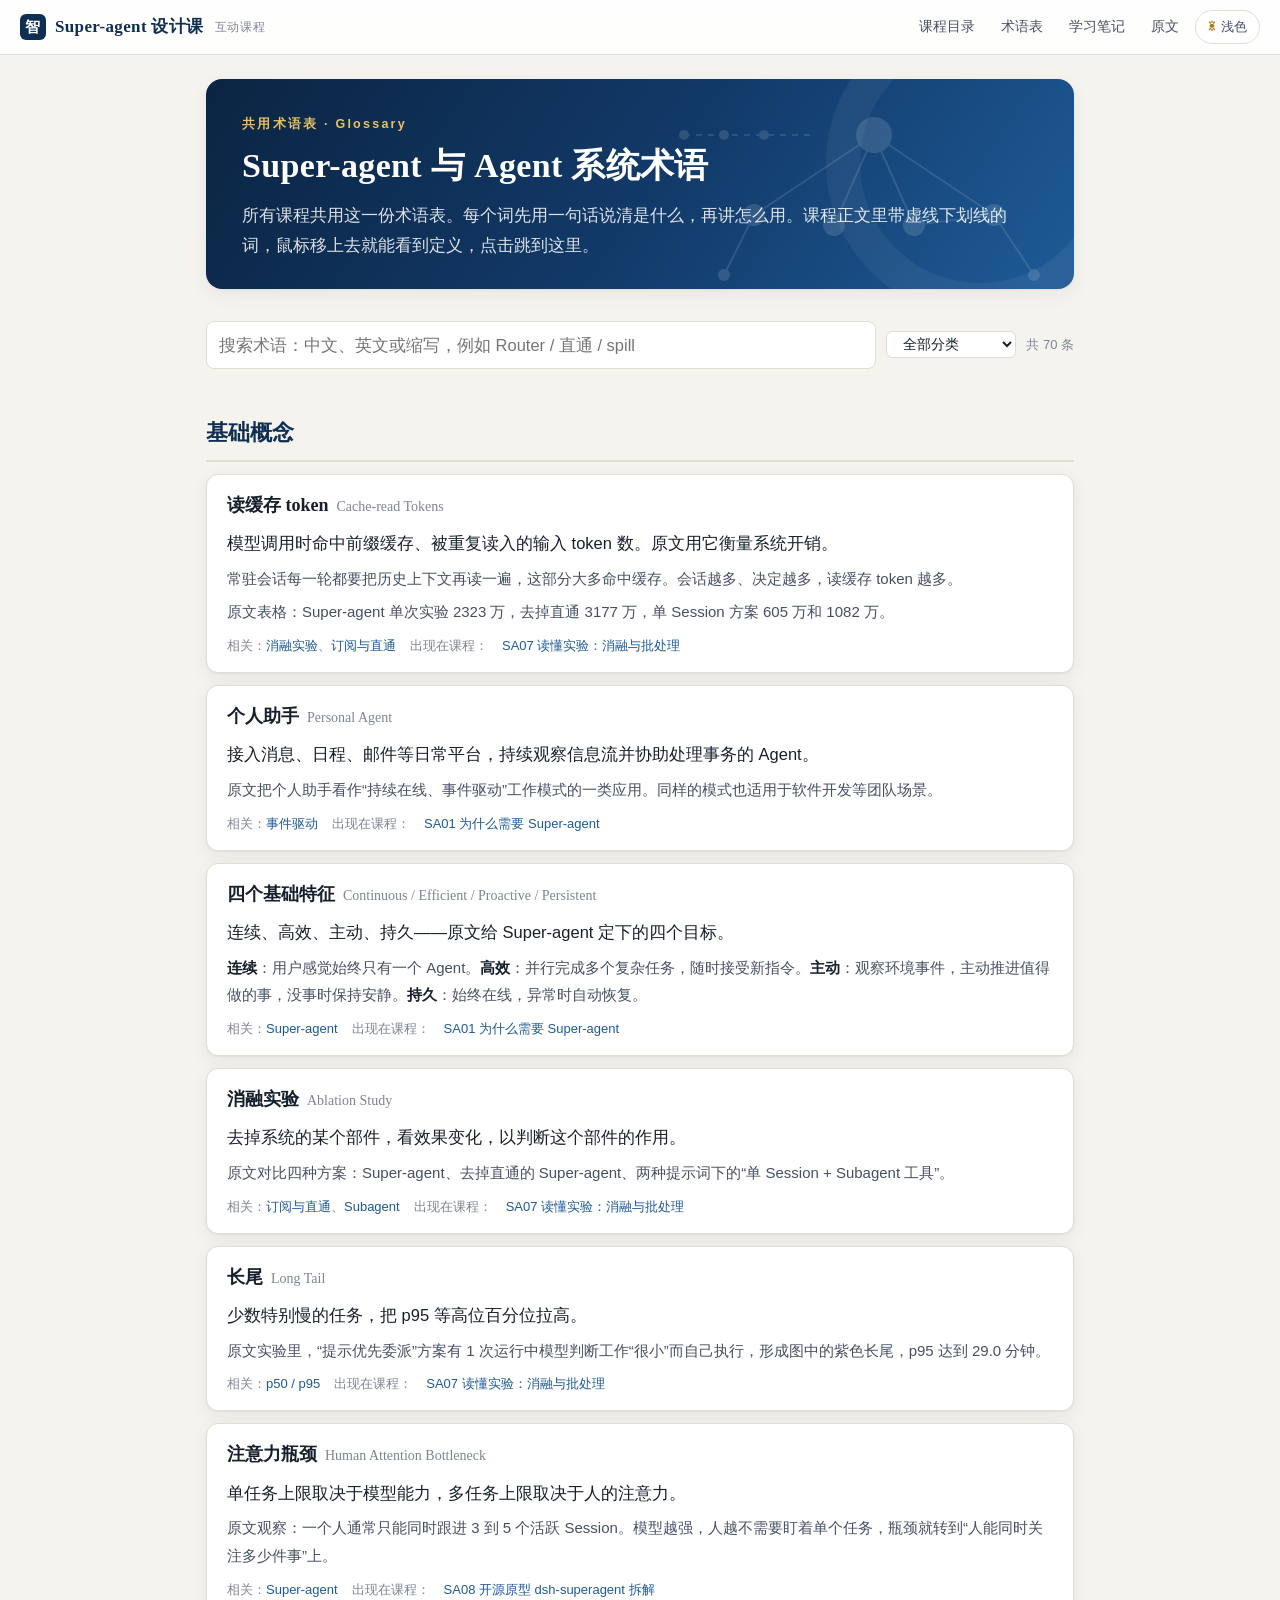
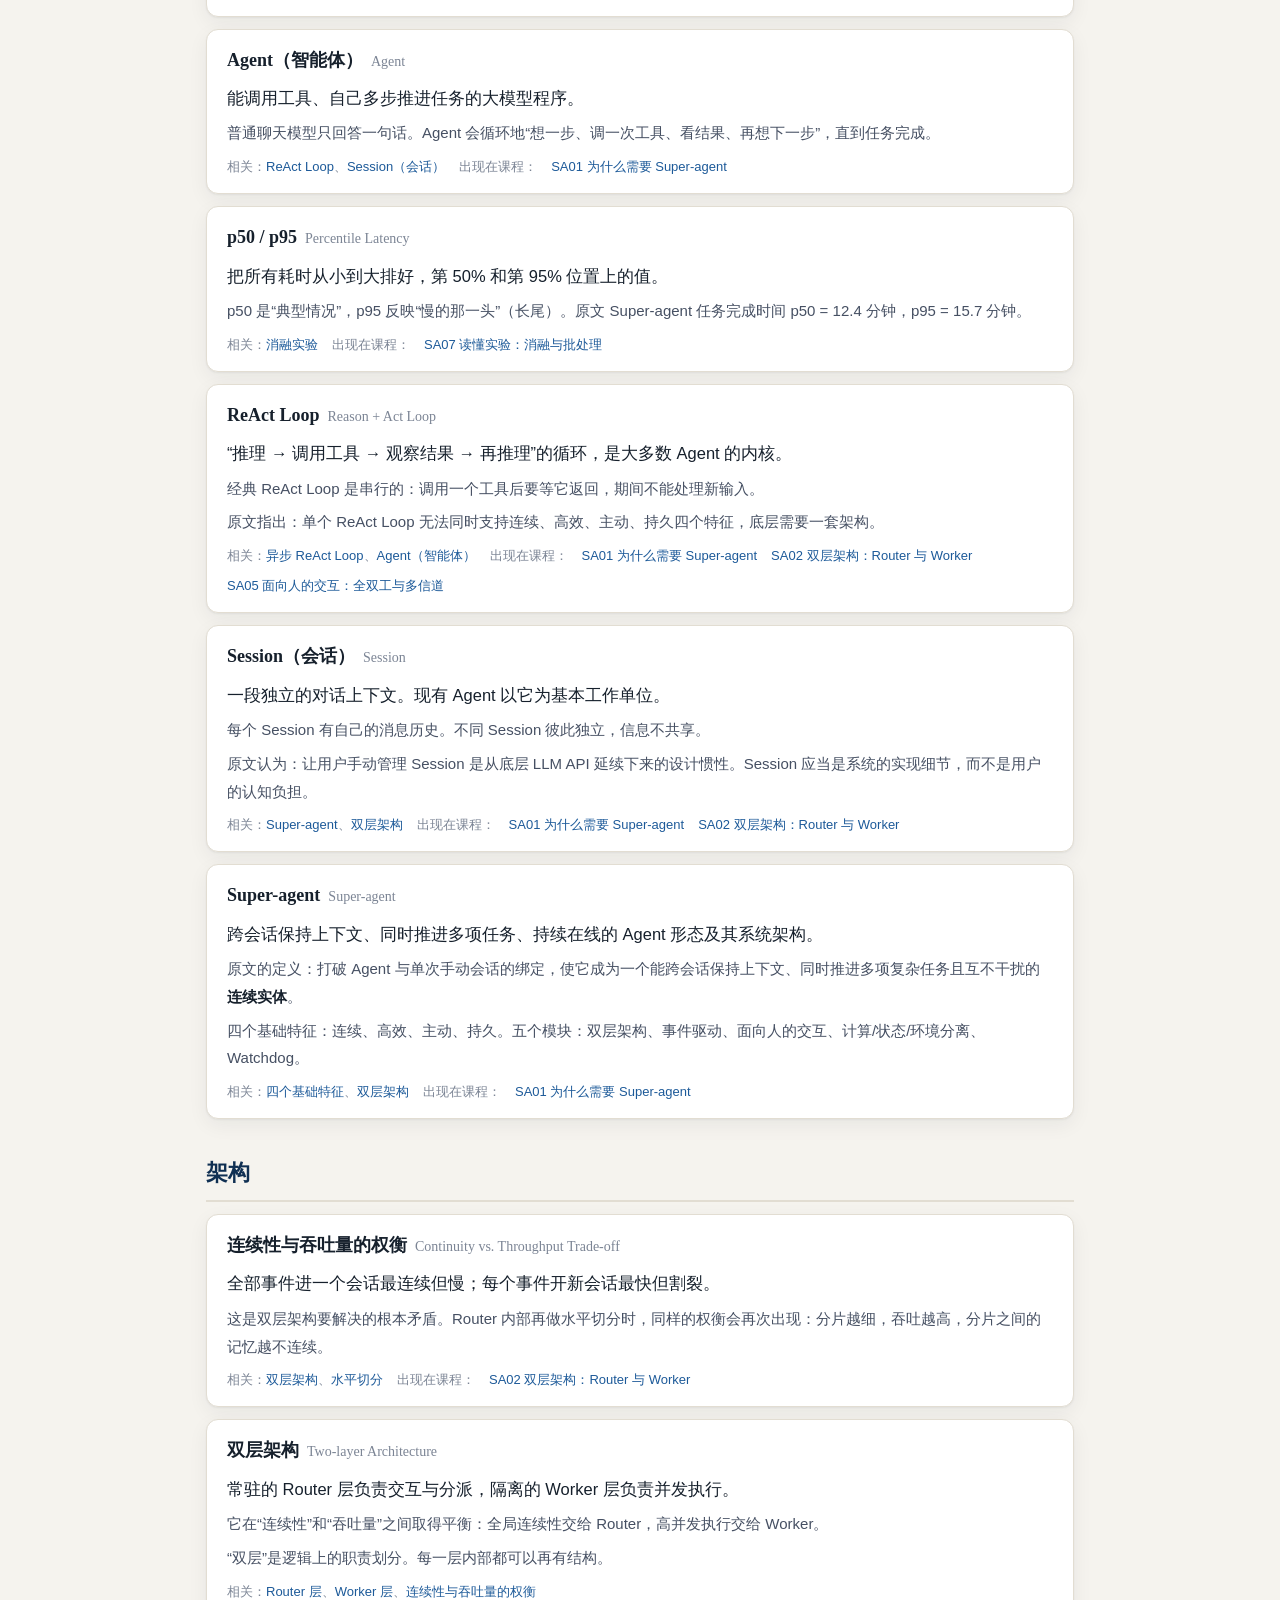
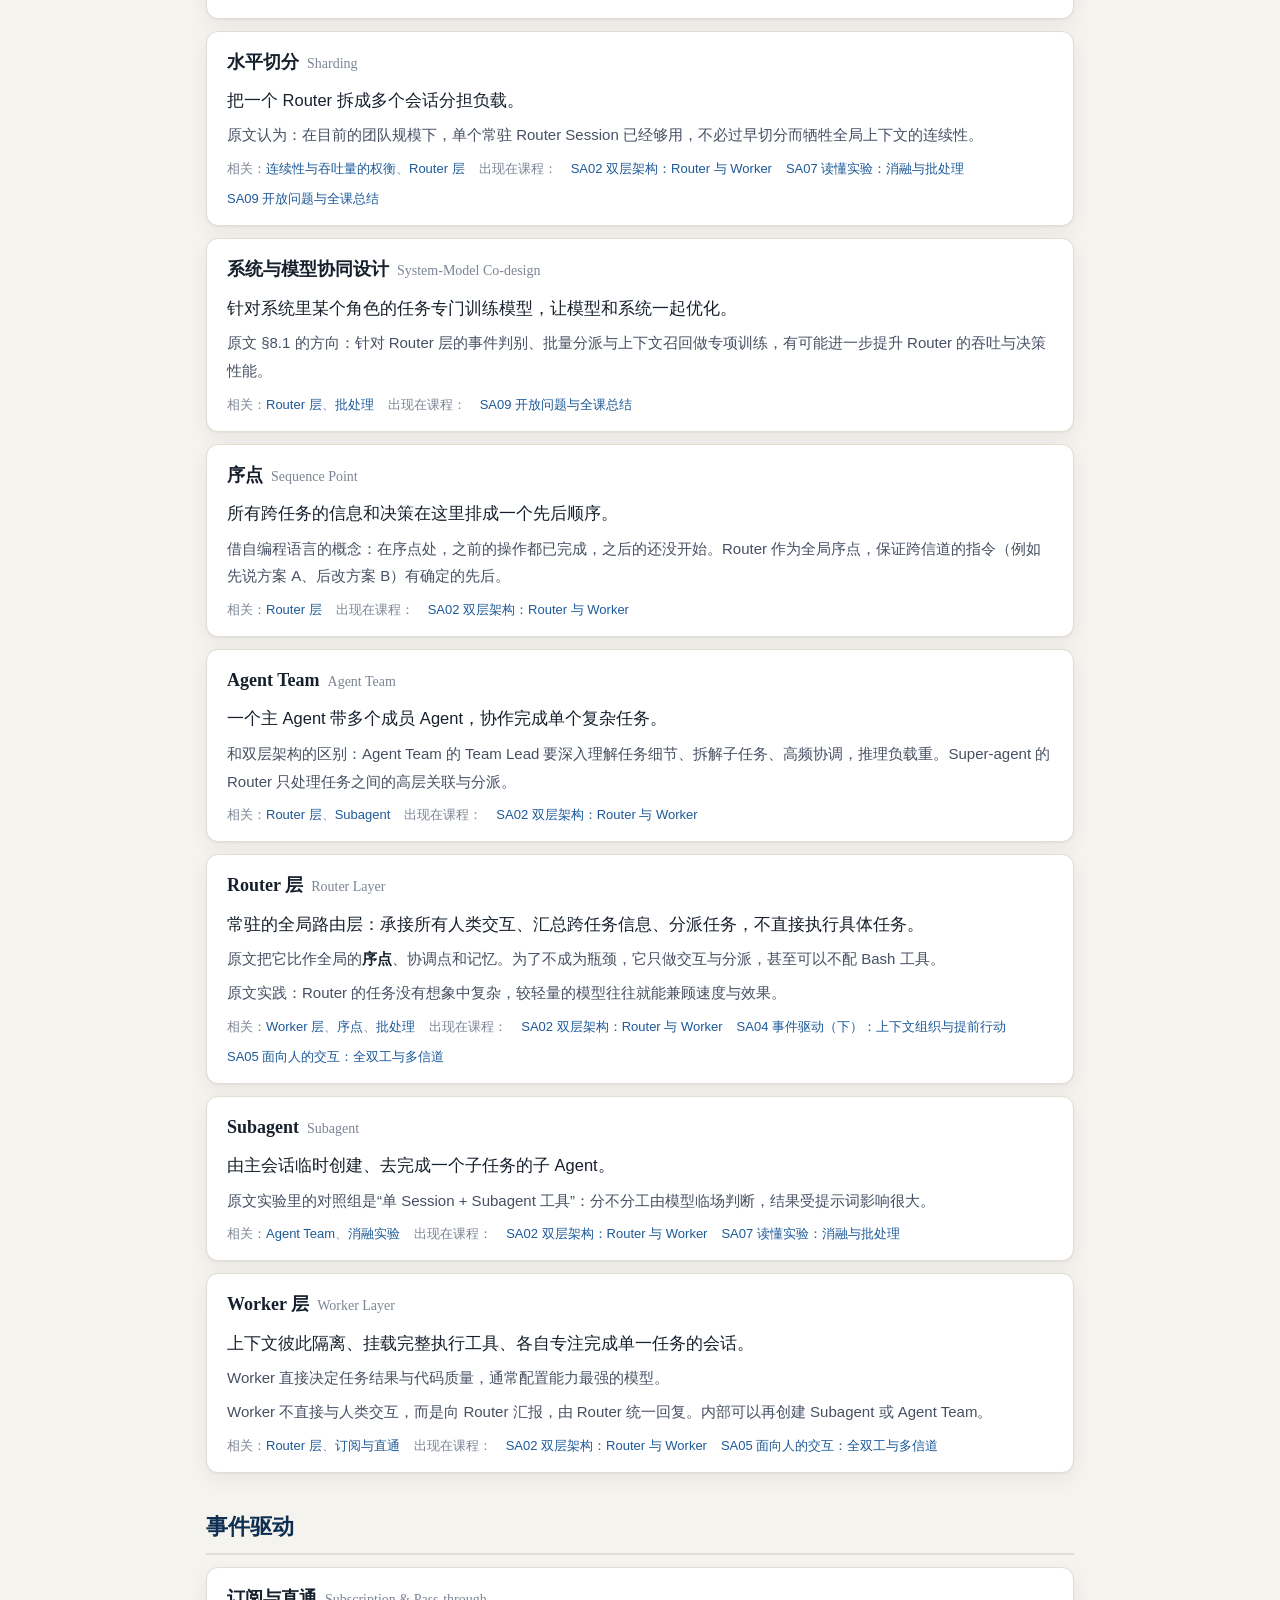
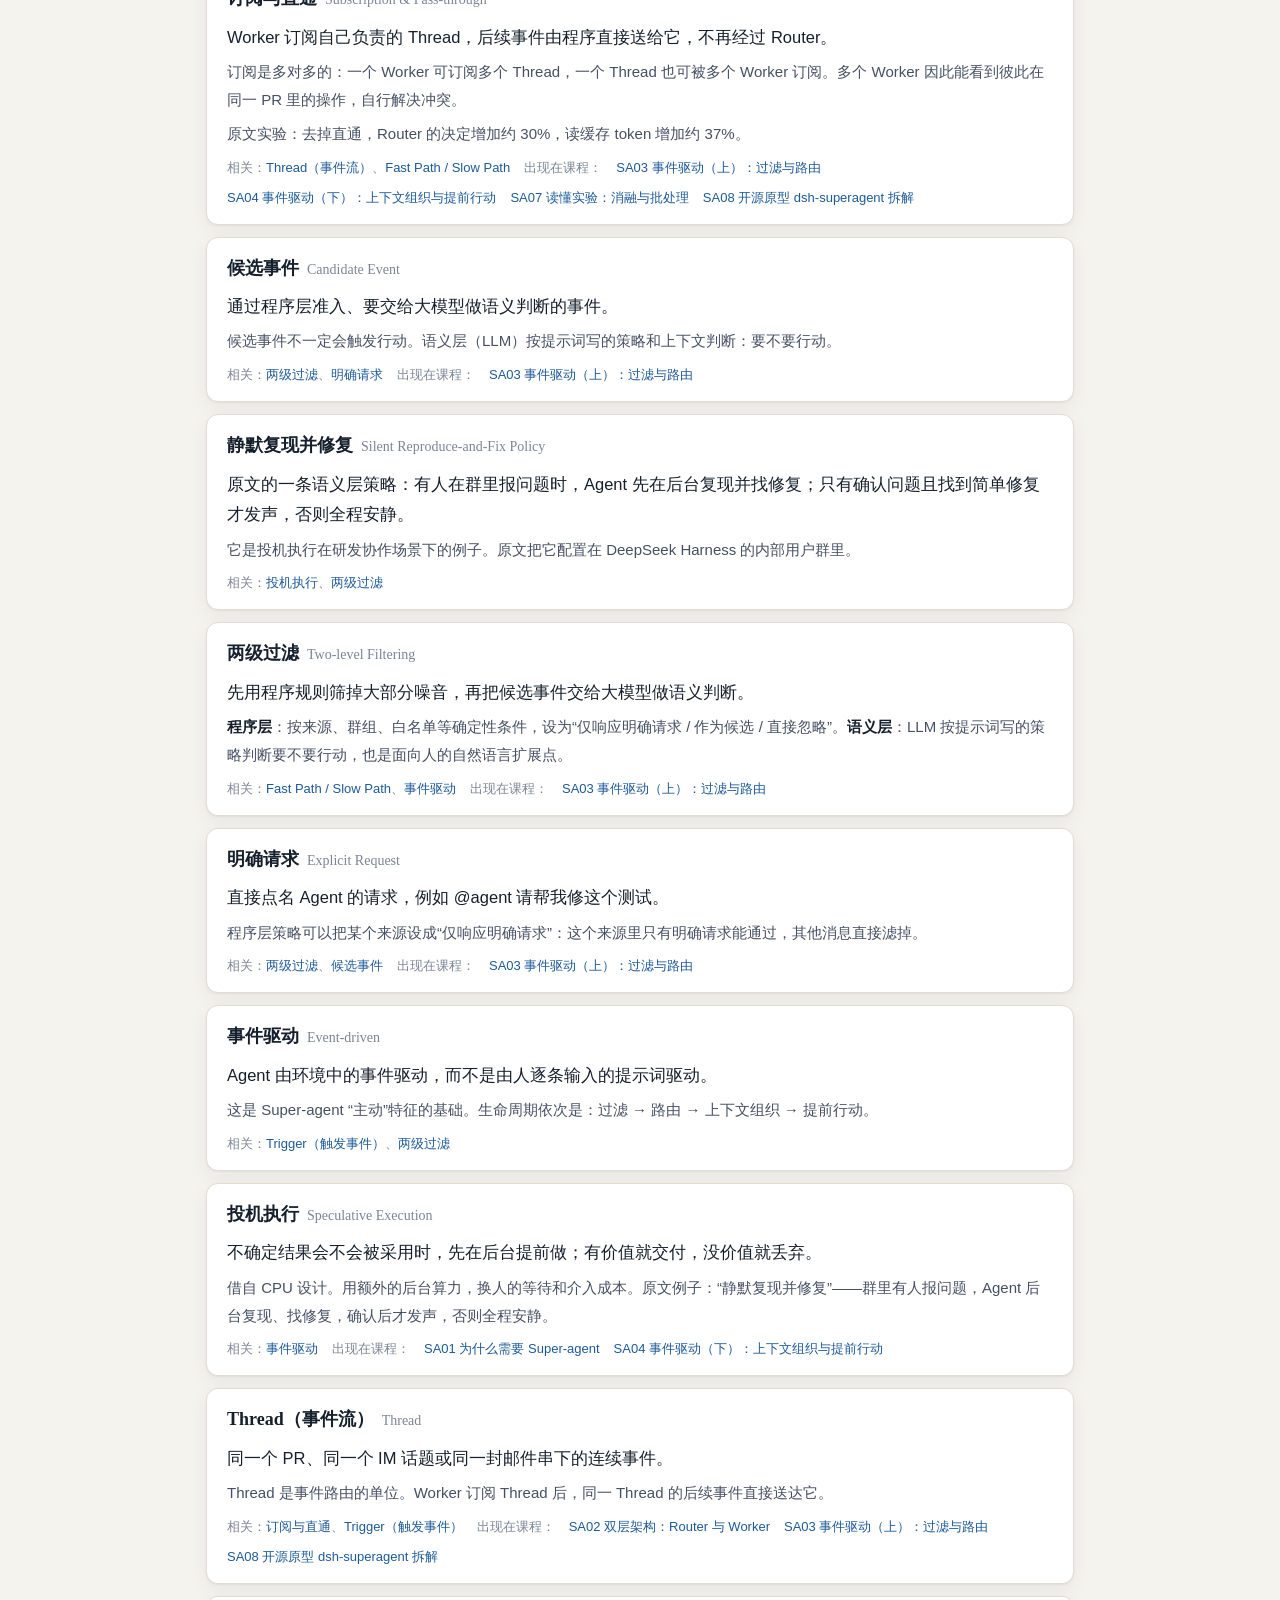
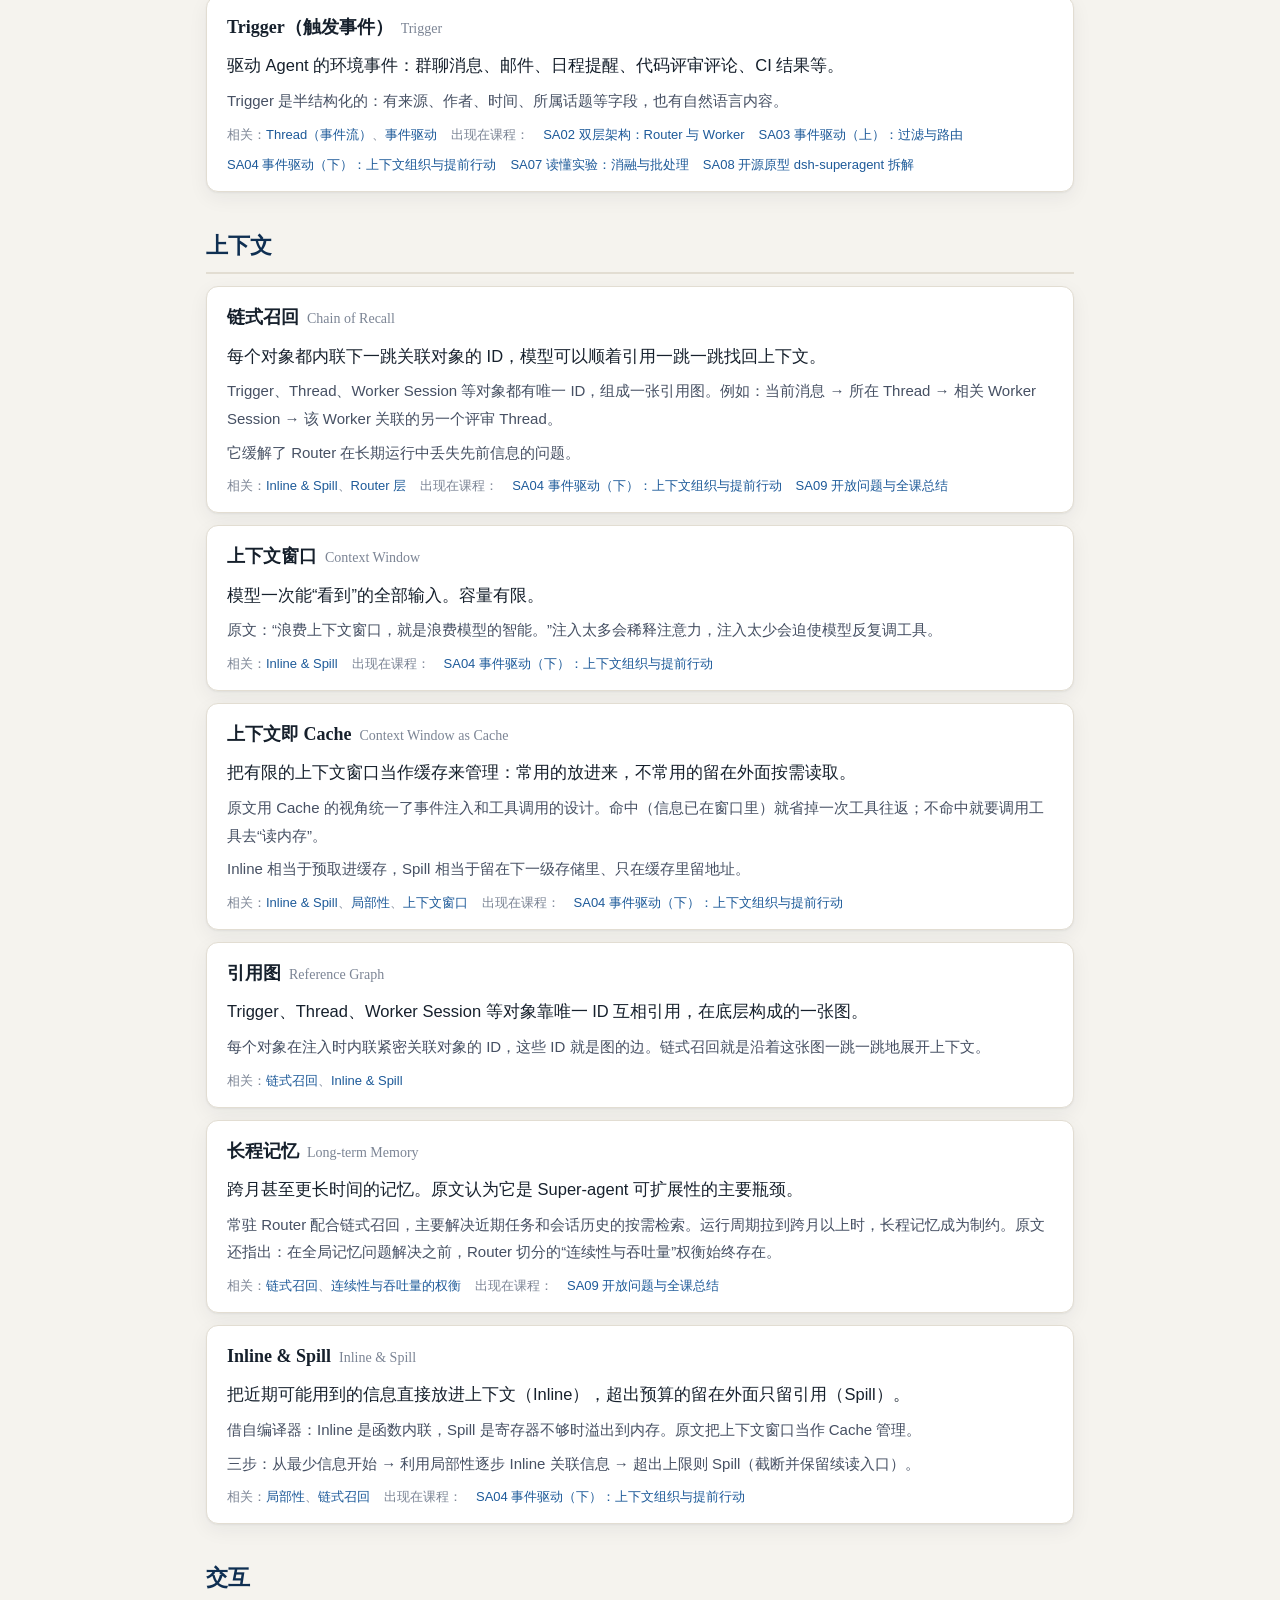
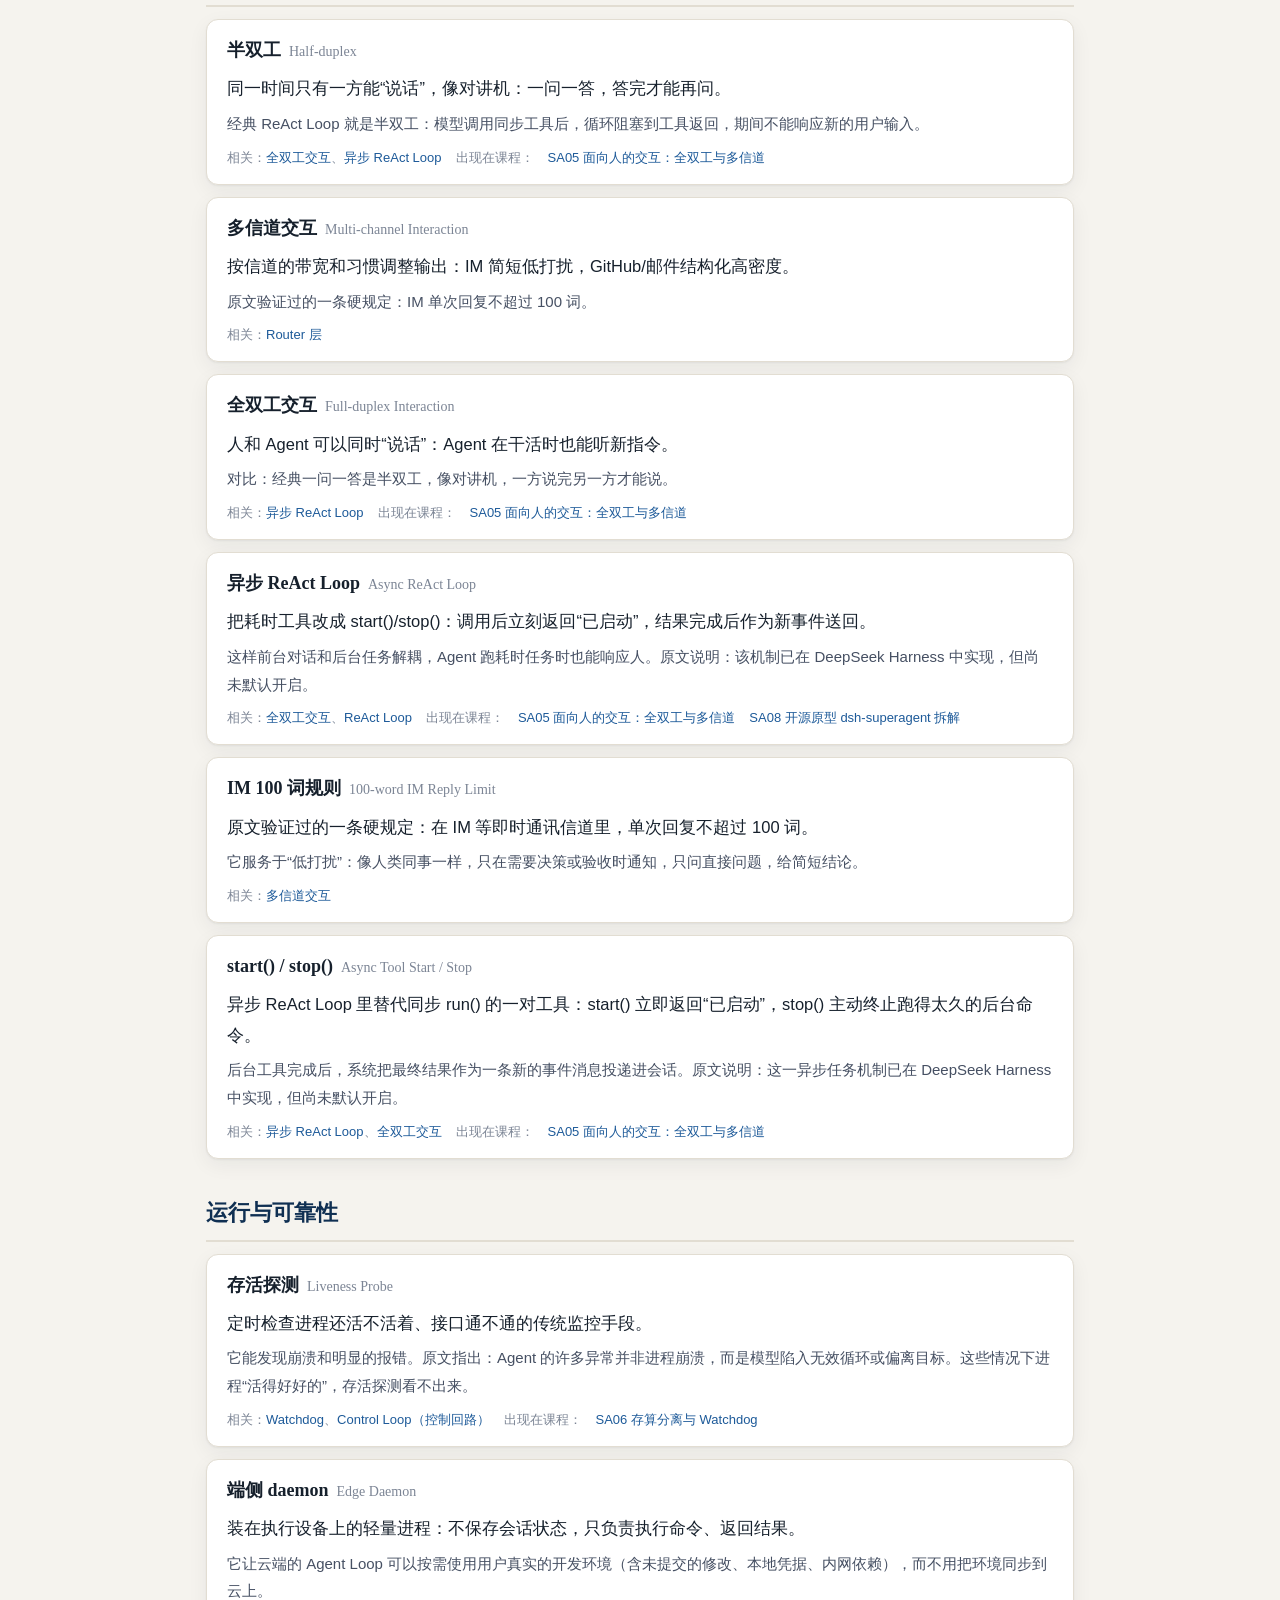
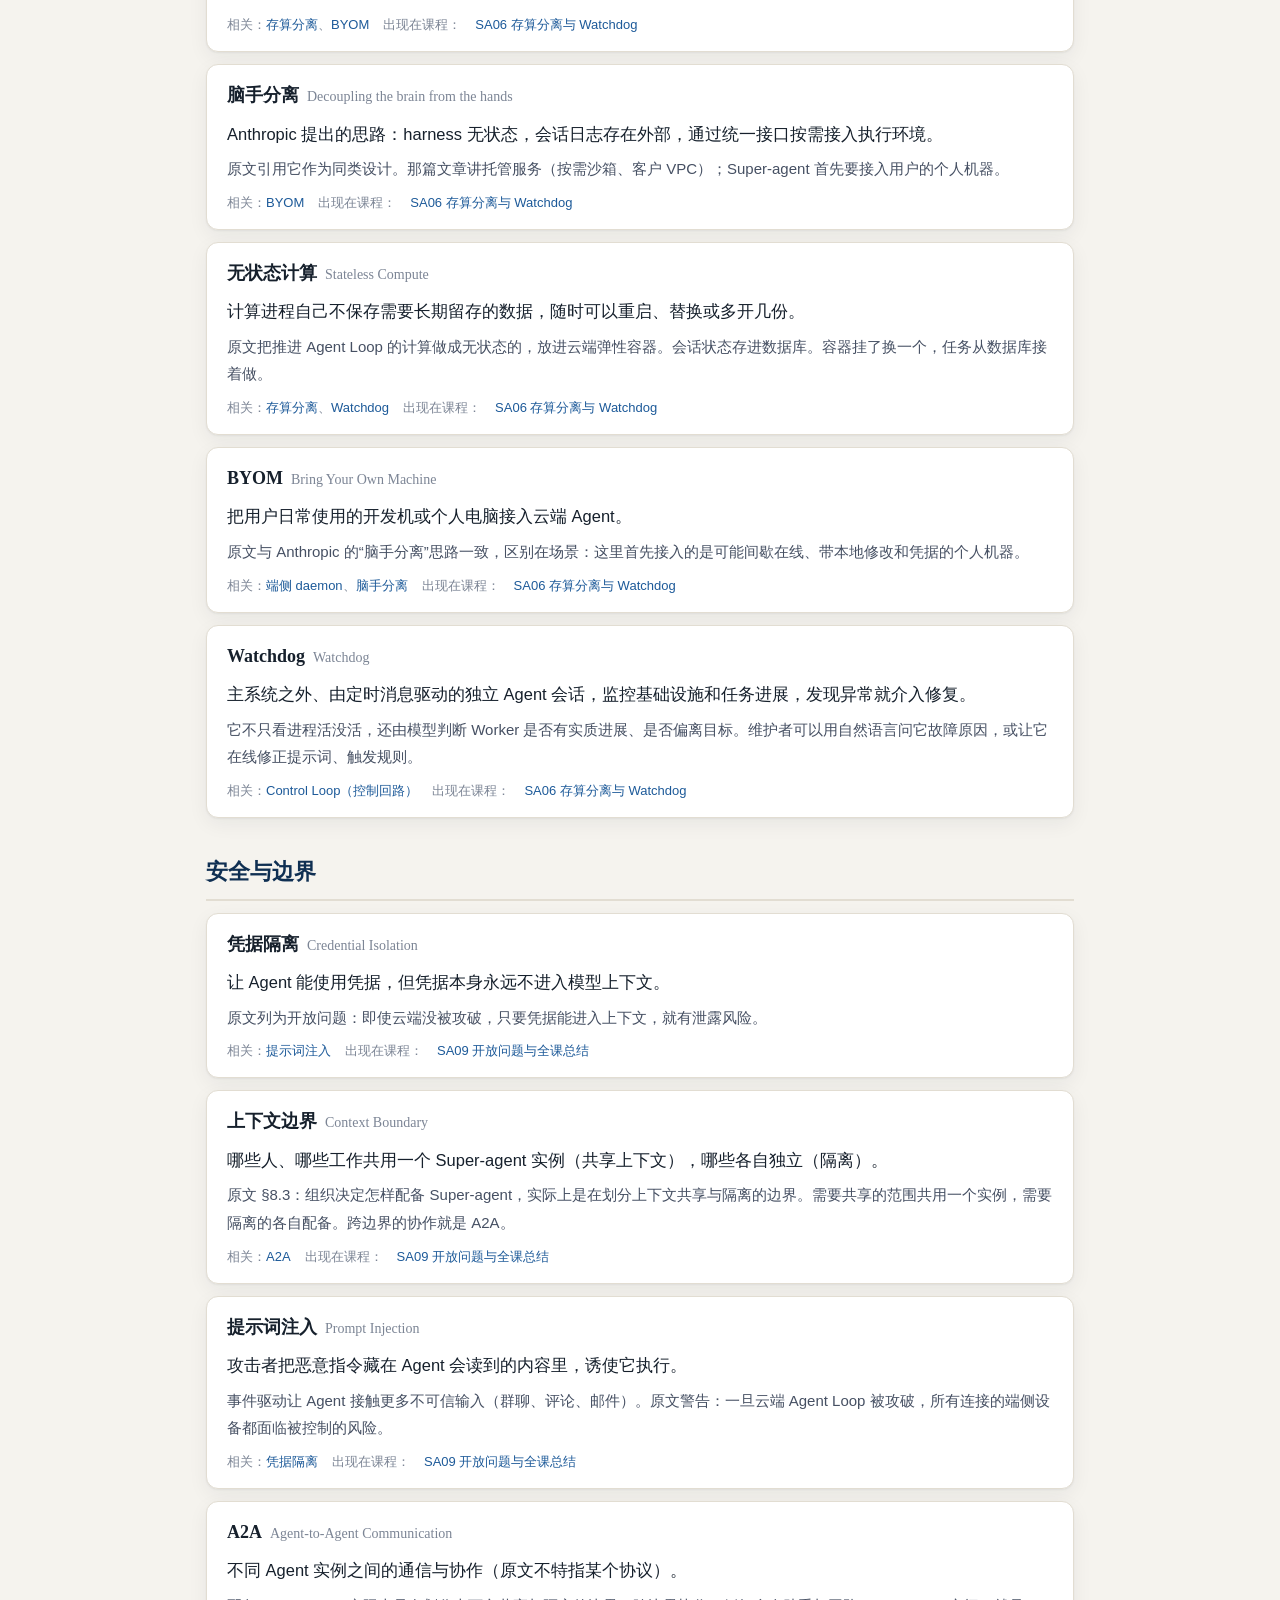
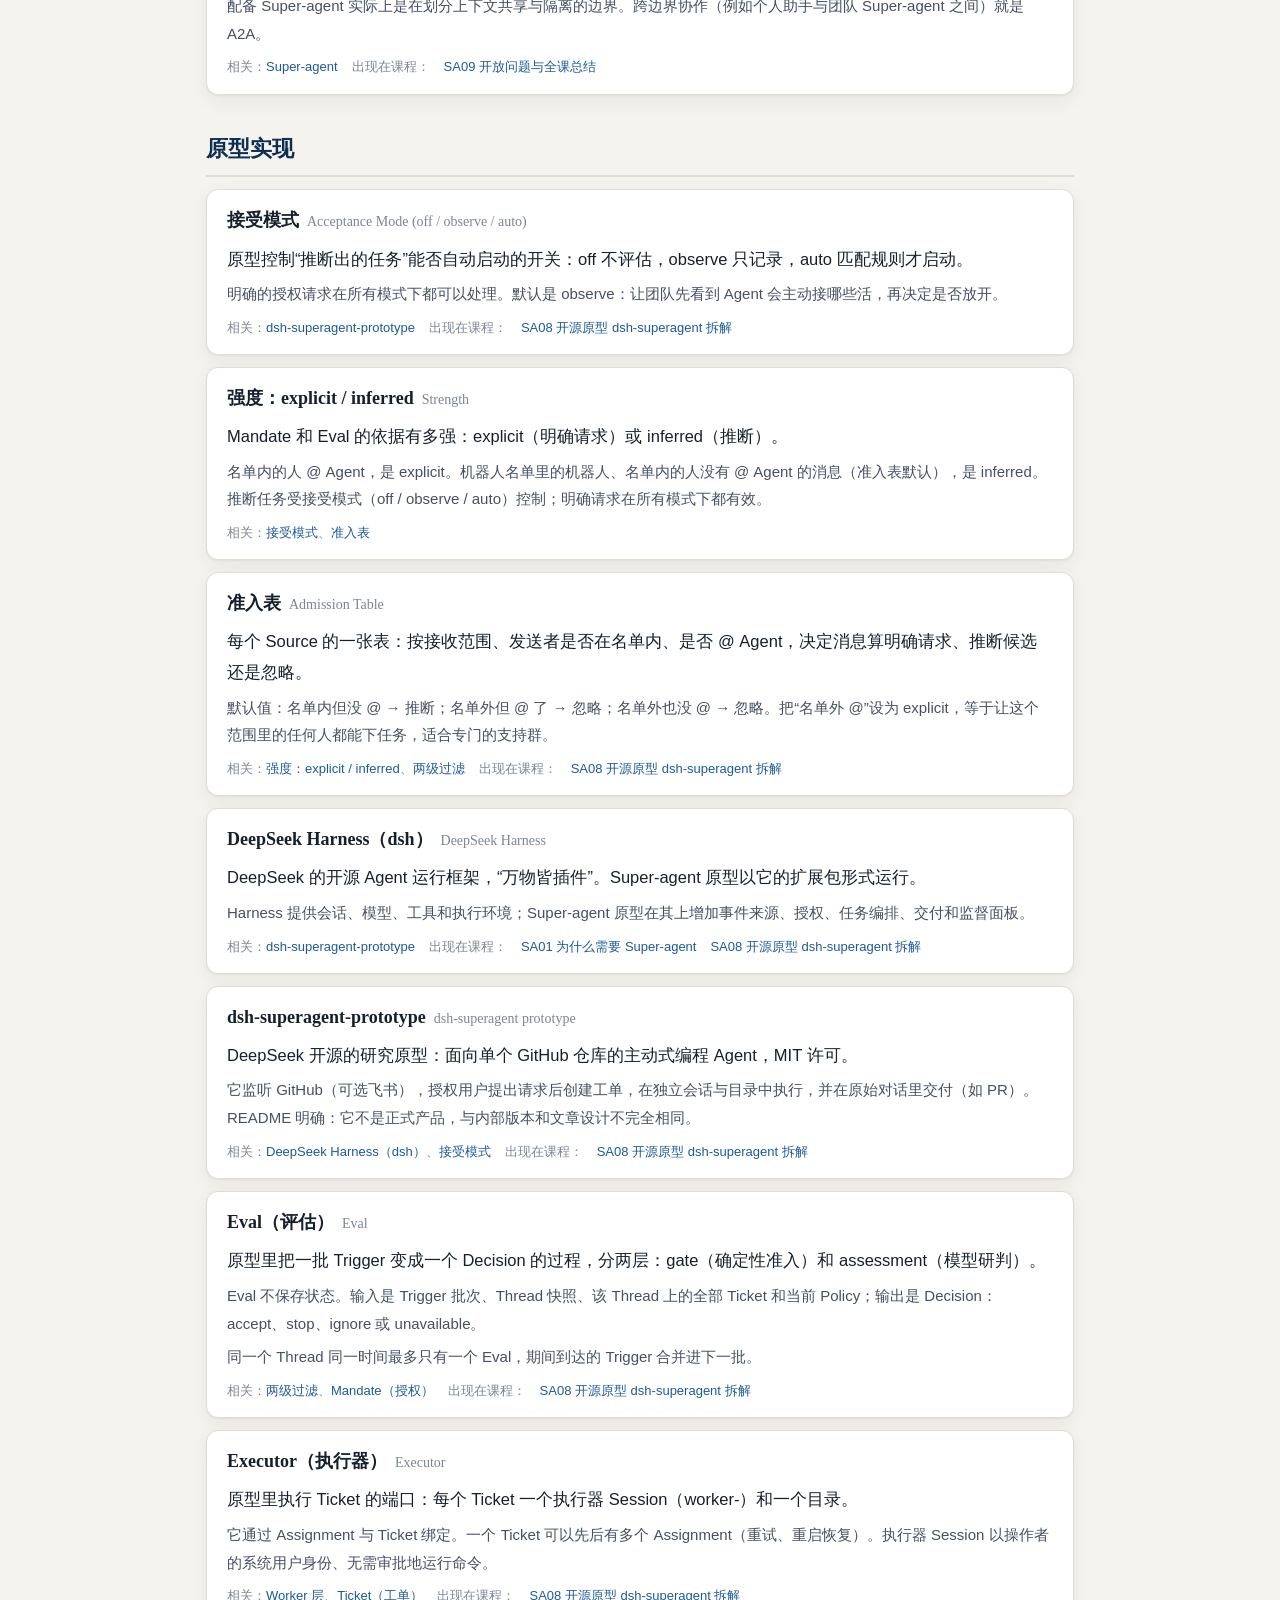
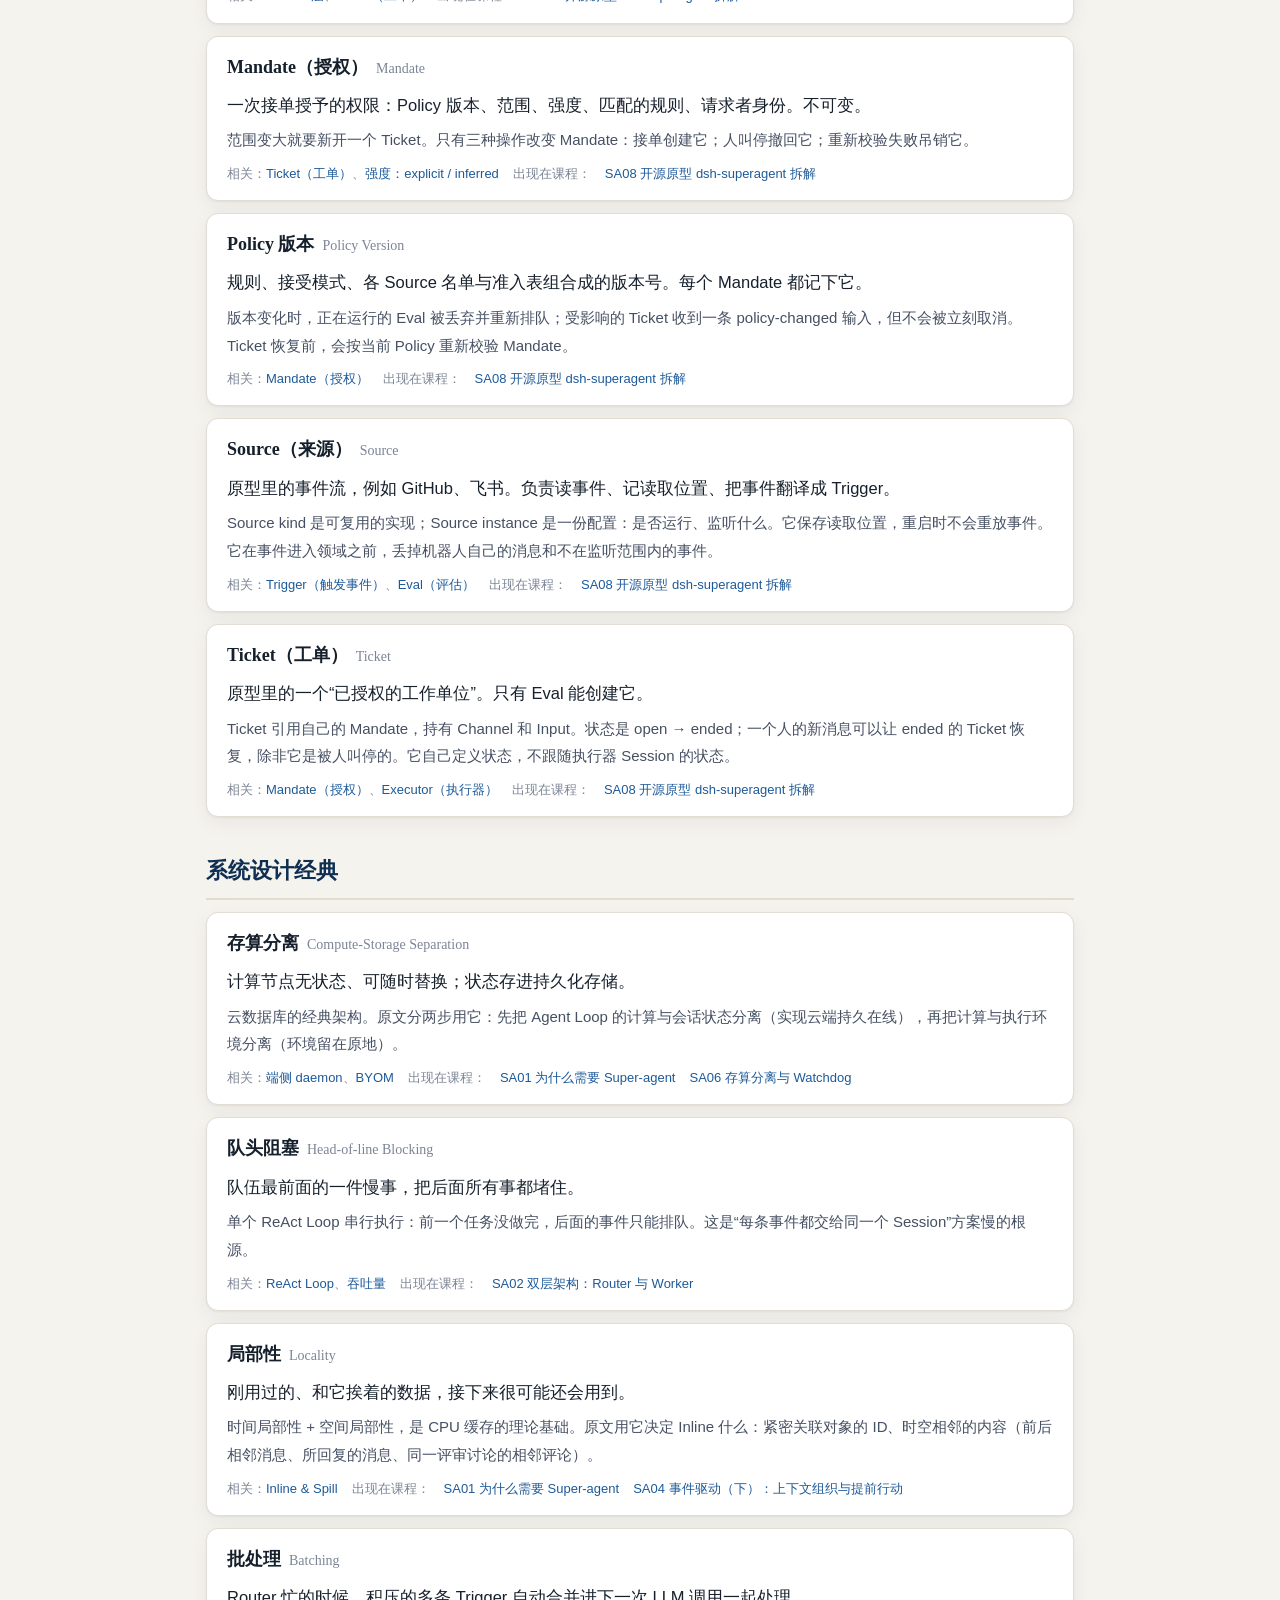
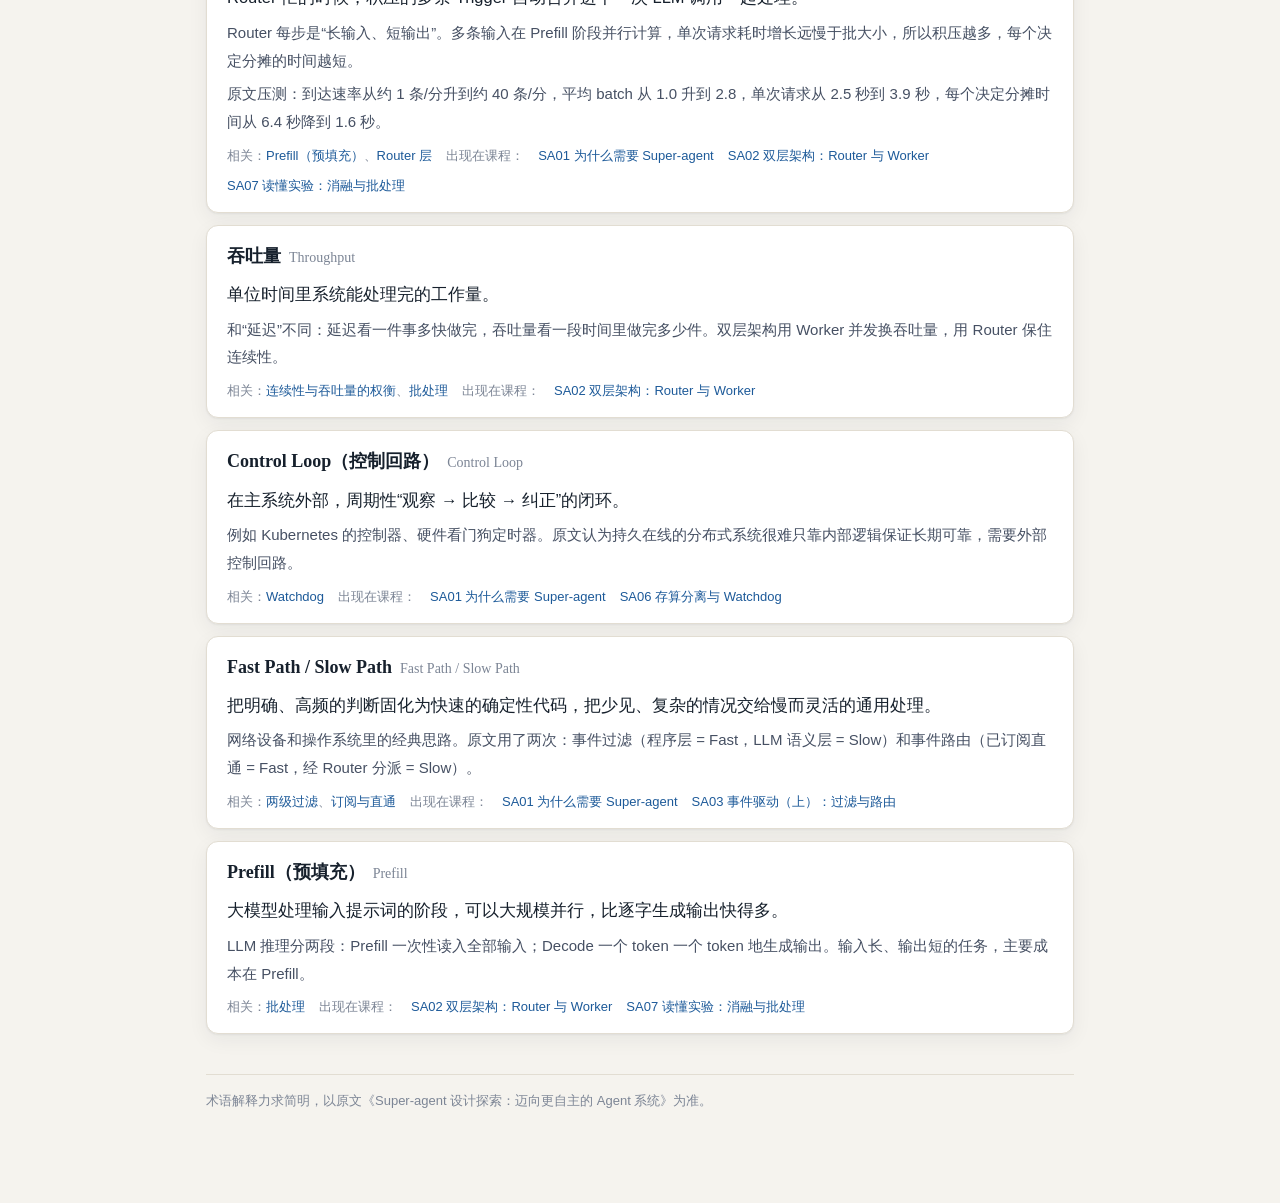
==== commit 6653f7ac: "Move the course onto the current interactive-courseware template The course predated the template's " ====
--- a/lessons/glossary.html
+++ b/lessons/glossary.html
@@ -4,10 +4,12 @@
 <meta charset="utf-8">
 <meta name="viewport" content="width=device-width, initial-scale=1">
 <title>Super-agent 术语表</title>
-<link rel="stylesheet" href="assets/sa-lesson.css">
+<link rel="stylesheet" href="assets/course.css">
+<link rel="stylesheet" href="assets/course-theme.css">
 <script src="assets/glossary-data.js"></script>
 <script src="assets/glossary-backlinks.js"></script>
-<script src="assets/sa-lib.js"></script>
+<script src="assets/course-config.js"></script>
+<script src="assets/course-lib.js"></script>
 <style>
   .g-tools { display: flex; flex-wrap: wrap; gap: 10px; align-items: center; margin: 22px 0 8px; position: sticky; top: 52px; background: var(--bg); padding: 10px 0; z-index: 5; }
   .g-tools input { flex: 1 1 260px; font: inherit; padding: 8px 12px; border: 1px solid var(--line); border-radius: 8px; background: var(--surface); color: var(--ink); }
@@ -30,7 +32,7 @@
 </style>
 </head>
 <body>
-<header id="sa-topbar"></header>
+<header id="cl-topbar"></header>
 <div class="g-wrap">
   <div class="hero">
     <div class="kicker">共用术语表 · Glossary</div>
@@ -46,13 +48,13 @@
   <p class="disclaimer">术语解释力求简明，以原文《Super-agent 设计探索：迈向更自主的 Agent 系统》为准。</p>
 </div>
 <script>
-SA.onReady(function () {
-  const G = window.SA_GLOSSARY || {}, BL = window.SA_BACKLINKS || {};
-  const order = ["基础概念", "架构", "事件驱动", "上下文", "交互", "运行与可靠性", "安全与边界", "原型实现", "系统设计经典"];
+CL.onReady(function () {
+  const G = window.CL_GLOSSARY || {}, BL = window.CL_BACKLINKS || {};
+  const order = window.CL_GLOSSARY_CATS || [];  // 分类顺序在 glossary-data.js 里定义
   const cats = [...new Set(Object.values(G).map((t) => t.cat))].sort((a, b) => (order.indexOf(a) + 99 * (order.indexOf(a) < 0)) - (order.indexOf(b) + 99 * (order.indexOf(b) < 0)));
   const sel = document.getElementById("cat");
   sel.innerHTML = '<option value="">全部分类</option>' + cats.map((c) => "<option>" + c + "</option>").join("");
-  const lessonTitle = Object.fromEntries(SA.LESSONS.map((l) => [l.file, l.id + " " + l.title]));
+  const lessonTitle = Object.fromEntries(CL.LESSONS.map((l) => [l.file, l.id + " " + l.title]));
   function render() {
     const q = document.getElementById("q").value.trim().toLowerCase(), cf = sel.value;
     let html = "", n = 0;
--- a/lessons/assets/course.css
+++ b/lessons/assets/course.css
@@ -0,0 +1,535 @@
+/* 公用样式（框架文件，各门课相同，用 sync_course.py 升级；课程自己的样式写在 course-theme.css。框架移植自 ta-knowhow/LESSONS）
+ * 三个主题：浅色 (默认) / 深色 / 水墨。用顶栏的主题按钮轮换。
+ * 所有颜色都走下面的变量；课程页的局部样式也只用这些变量。
+ */
+:root {
+  --bg: #f5f3ee;
+  --bg-image: none;
+  --surface: #ffffff;
+  --surface-2: #f1eee7;
+  --ink: #16202c;
+  --ink-2: #465063;
+  --ink-3: #7c8595;
+  --line: #e2ddd2;
+  --brand: #0f2f52;      /* navy */
+  --brand-2: #1d5a99;
+  --accent: #ad7a14;     /* brass */
+  --up: #12805c;         /* 美股习惯：绿涨 */
+  --down: #c8372d;       /* 红跌 */
+  --note-bg: #edf3fb; --note-bd: #1d5a99;
+  --tip-bg: #ecf6f0;  --tip-bd: #12805c;
+  --warn-bg: #fcf1e9; --warn-bd: #c2601b;
+  --rule-bg: #faf5e6; --rule-bd: #ad7a14;
+  --th-bg: #14365c; --th-ink: #ffffff;
+  --hero-bg: linear-gradient(125deg, #0b2442 0%, #123a69 52%, #1e5b97 100%);
+  --hero-ink: #ffffff; --hero-sub: rgba(255,255,255,.86); --hero-accent: #e8c262; --hero-line: rgba(255,255,255,.16);
+  --hero-deco: url("data:image/svg+xml,%3Csvg xmlns='http://www.w3.org/2000/svg' width='420' height='200' viewBox='0 0 420 200'%3E%3Cg fill='none' stroke='%23fff' stroke-width='2' opacity='.9'%3E%3Cpath d='M210 40 L90 120 M210 40 L170 130 M210 40 L250 130 M210 40 L330 120 M90 120 L60 180 M330 120 L370 180 M250 130 L330 120'/%3E%3Cpath d='M20 40 L150 40' stroke-dasharray='6 6'/%3E%3C/g%3E%3Cg fill='%23fff'%3E%3Ccircle cx='210' cy='40' r='18'/%3E%3Ccircle cx='90' cy='120' r='11'/%3E%3Ccircle cx='170' cy='130' r='11'/%3E%3Ccircle cx='250' cy='130' r='11'/%3E%3Ccircle cx='330' cy='120' r='11'/%3E%3Ccircle cx='60' cy='180' r='6'/%3E%3Ccircle cx='370' cy='180' r='6'/%3E%3Ccircle cx='20' cy='40' r='5'/%3E%3Ccircle cx='60' cy='40' r='5'/%3E%3Ccircle cx='100' cy='40' r='5'/%3E%3C/g%3E%3C/svg%3E");
+  --hero-deco-opacity: .13;
+  --shadow: 0 1px 2px rgba(16,28,48,.05), 0 6px 20px rgba(16,28,48,.06);
+  --shadow-lift: 0 2px 4px rgba(16,28,48,.07), 0 12px 28px rgba(16,28,48,.10);
+  --radius: 12px;
+  --mono: "SF Mono", "JetBrains Mono", Menlo, Consolas, monospace;
+  --sans: -apple-system, BlinkMacSystemFont, "PingFang SC", "Hiragino Sans GB", "Noto Sans SC", "Microsoft YaHei", "Segoe UI", sans-serif;
+  --serif: "Songti SC", "Noto Serif SC", "Source Han Serif SC", "STSong", Georgia, serif;
+  --body-font: var(--sans);
+  --head-font: var(--serif);
+  color-scheme: light;
+}
+/* ---------- 深色 ---------- */
+@media (prefers-color-scheme: dark) {
+  :root:not([data-theme]) {
+    --bg: #0e131a; --surface: #151c26; --surface-2: #1b2430; --ink: #e7eaef; --ink-2: #b3bbc7;
+    --ink-3: #848e9c; --line: #28323f; --brand: #93bbe9; --brand-2: #73a7df; --accent: #d9a93c;
+    --up: #2bb383; --down: #ef5b50;
+    --note-bg: #142438; --note-bd: #5d97d6; --tip-bg: #12281e; --tip-bd: #2bb383; --warn-bg: #2d1e13; --warn-bd: #e0874a; --rule-bg: #282211; --rule-bd: #d9a93c;
+    --th-bg: #213450; --th-ink: #e7eaef;
+    --hero-bg: linear-gradient(125deg, #081628 0%, #10305a 55%, #1a4a80 100%);
+    --hero-deco-opacity: .10;
+    --shadow: 0 1px 2px rgba(0,0,0,.3), 0 6px 20px rgba(0,0,0,.25); --shadow-lift: 0 2px 4px rgba(0,0,0,.35), 0 12px 28px rgba(0,0,0,.35);
+    color-scheme: dark;
+  }
+}
+:root[data-theme="dark"] {
+  --bg: #0e131a; --surface: #151c26; --surface-2: #1b2430; --ink: #e7eaef; --ink-2: #b3bbc7;
+  --ink-3: #848e9c; --line: #28323f; --brand: #93bbe9; --brand-2: #73a7df; --accent: #d9a93c;
+  --up: #2bb383; --down: #ef5b50;
+  --note-bg: #142438; --note-bd: #5d97d6; --tip-bg: #12281e; --tip-bd: #2bb383; --warn-bg: #2d1e13; --warn-bd: #e0874a; --rule-bg: #282211; --rule-bd: #d9a93c;
+  --th-bg: #213450; --th-ink: #e7eaef;
+  --hero-bg: linear-gradient(125deg, #081628 0%, #10305a 55%, #1a4a80 100%);
+  --hero-deco-opacity: .10;
+  --shadow: 0 1px 2px rgba(0,0,0,.3), 0 6px 20px rgba(0,0,0,.25); --shadow-lift: 0 2px 4px rgba(0,0,0,.35), 0 12px 28px rgba(0,0,0,.35);
+  color-scheme: dark;
+}
+/* ---------- 水墨：宣纸底、墨色字、朱砂印 ---------- */
+:root[data-theme="ink"] {
+  --bg: #eee8da;
+  --bg-image: radial-gradient(rgba(110,90,50,.06) 1px, transparent 1.2px), radial-gradient(rgba(110,90,50,.04) 1px, transparent 1.2px);
+  --surface: #f9f5ea; --surface-2: #f0e9d9; --ink: #1d1c19; --ink-2: #4a463e; --ink-3: #888174;
+  --line: #d6ccb6; --brand: #1f1e1b; --brand-2: #8a3324; --accent: #b0362a;
+  --up: #3a6b56; --down: #b0362a;           /* 石绿涨、朱砂跌 */
+  --note-bg: #ebe5d6; --note-bd: #57524a; --tip-bg: #e4e8dc; --tip-bd: #3a6b56; --warn-bg: #f1e2d3; --warn-bd: #9c4f26; --rule-bg: #f4eddc; --rule-bd: #b0362a;
+  --th-bg: #2a2824; --th-ink: #f4eee0;
+  --hero-bg:
+    radial-gradient(120% 70% at 85% 120%, rgba(28,27,24,.62) 0%, rgba(28,27,24,.25) 38%, transparent 62%),
+    radial-gradient(90% 60% at 55% 125%, rgba(28,27,24,.40) 0%, transparent 58%),
+    radial-gradient(80% 55% at 18% 130%, rgba(28,27,24,.28) 0%, transparent 55%),
+    radial-gradient(60% 50% at 95% 0%, rgba(28,27,24,.07) 0%, transparent 70%),
+    linear-gradient(180deg, #f8f3e6 0%, #ebe3d0 100%);
+  --hero-ink: #1d1c19; --hero-sub: #3f3b33; --hero-accent: #b0362a; --hero-line: rgba(29,28,25,.18);
+  --hero-deco: none;
+  --shadow: 0 1px 1px rgba(60,50,30,.06), 0 4px 14px rgba(60,50,30,.07); --shadow-lift: 0 2px 3px rgba(60,50,30,.08), 0 10px 24px rgba(60,50,30,.12);
+  --radius: 6px;
+  --body-font: var(--serif);
+  color-scheme: light;
+}
+
+* { box-sizing: border-box; }
+html { scroll-behavior: smooth; }
+body {
+  margin: 0; background-color: var(--bg); background-image: var(--bg-image); background-size: 7px 7px, 13px 13px; background-position: 0 0, 3px 5px;
+  color: var(--ink); font-family: var(--body-font); font-size: 16.5px; line-height: 1.85; -webkit-font-smoothing: antialiased;
+}
+a { color: var(--brand-2); text-decoration: none; }
+a:hover { text-decoration: underline; text-underline-offset: 3px; }
+img { max-width: 100%; height: auto; border-radius: 6px; }
+code, .mono { font-family: var(--mono); font-size: .9em; }
+code { background: var(--surface-2); padding: 1px 5px; border-radius: 4px; }
+::selection { background: color-mix(in srgb, var(--accent) 28%, transparent); }
+
+/* ---------- 顶栏 ---------- */
+.topbar {
+  position: sticky; top: 0; z-index: 60; background: color-mix(in srgb, var(--surface) 90%, transparent);
+  backdrop-filter: saturate(1.4) blur(10px); border-bottom: 1px solid var(--line);
+}
+.topbar-inner { max-width: 1520px; margin: 0 auto; display: flex; align-items: center; gap: 14px; padding: 9px 20px; }
+.topbar .brand { font-family: var(--head-font); font-weight: 700; font-size: 17px; color: var(--brand); letter-spacing: .02em; white-space: nowrap; display: inline-flex; align-items: center; gap: 9px; }
+.topbar .brand:hover { text-decoration: none; }
+.topbar .brand small { font-family: var(--sans); font-weight: 400; font-size: 12px; color: var(--ink-3); margin-left: 2px; letter-spacing: .08em; }
+.seal { display: inline-grid; place-items: center; width: 26px; height: 26px; border-radius: 6px; background: var(--brand); color: var(--surface); font-family: var(--serif); font-size: 15px; font-weight: 700; }
+:root[data-theme="ink"] .seal { background: var(--accent); color: #f9f2e3; border-radius: 3px; box-shadow: inset 0 0 0 2px rgba(255,255,255,.25); }
+.topbar nav { display: flex; gap: 6px; margin-left: auto; font-size: 14px; align-items: center; }
+.topbar nav a { color: var(--ink-2); padding: 5px 10px; border-radius: 6px; }
+.topbar nav a:hover { background: var(--surface-2); color: var(--brand); text-decoration: none; }
+.theme-btn, .nav-btn {
+  font: inherit; font-size: 13px; border: 1px solid var(--line); background: var(--surface); color: var(--ink-2); border-radius: 20px;
+  padding: 4px 12px; cursor: pointer; display: inline-flex; align-items: center; gap: 6px; white-space: nowrap;
+}
+.theme-btn:hover, .nav-btn:hover { border-color: var(--brand-2); color: var(--brand); }
+.theme-btn .ti { font-family: var(--serif); font-weight: 700; color: var(--accent); }
+.nav-btn { display: none; }
+
+/* ---------- 布局：课程页由 ta-lib 加 .three-col：左 = 课程树（含本课小节）/ 中 = 课程 / 右 = AI 助教（固定停靠） ---------- */
+.layout { max-width: 1240px; margin: 0 auto; display: grid; grid-template-columns: 220px minmax(0, 1fr); gap: 40px; padding: 24px 16px 80px; }
+.layout.three-col { max-width: 1240px; grid-template-columns: 280px minmax(0, 1fr); gap: 40px; padding: 22px 24px 80px; }
+.three-col > .toc { display: none; }  /* 本课目录已搬进左栏 */
+.three-col > .course-nav { order: 1; }
+.three-col > main { order: 2; }
+.three-col > .toc { order: 3; }
+main { min-width: 0; }
+
+/* 左：学习路线（课程树） */
+.course-nav { position: sticky; top: 64px; align-self: start; max-height: calc(100vh - 80px); overflow: auto; font-size: 14px; padding-right: 4px; scrollbar-width: thin; }
+.cn-head { padding: 2px 4px 12px; border-bottom: 1px solid var(--line); margin-bottom: 8px; }
+.cn-title { font-family: var(--head-font); font-weight: 700; font-size: 16px; color: var(--brand); }
+.cn-prog { display: flex; align-items: center; gap: 10px; margin-top: 6px; font-size: 12px; color: var(--ink-3); }
+.cn-prog .bar { flex: 1; height: 4px; background: var(--surface-2); border-radius: 4px; overflow: hidden; border: 1px solid var(--line); }
+.cn-prog .bar i { display: block; height: 100%; background: var(--up); }
+.reset-visited { font: inherit; font-size: 12px; background: none; border: 0; padding: 0 2px; color: var(--ink-3); cursor: pointer; text-decoration: underline dotted; text-underline-offset: 3px; white-space: nowrap; }
+.reset-visited:hover { color: var(--brand-2); }
+.reset-visited.armed { color: var(--down); font-weight: 600; text-decoration: none; }
+.cn-step { margin: 4px 0; border-radius: 8px; }
+.cn-step-h { width: 100%; display: flex; align-items: center; gap: 8px; font: inherit; font-size: 13px; font-weight: 700; letter-spacing: .04em; color: var(--ink-2); padding: 7px 6px; background: none; border: 0; border-radius: 8px; cursor: pointer; text-align: left; }
+.cn-step-h:hover { background: var(--surface-2); color: var(--brand); }
+.cn-step-h .nm { flex: 1; }
+.cn-step-h .cnt { font-family: var(--mono); font-size: 11px; font-weight: 400; color: var(--ink-3); }
+.cn-step-h .chev { color: var(--ink-3); font-size: 15px; transition: transform .15s; width: 12px; text-align: center; }
+.cn-step.open > .cn-step-h .chev { transform: rotate(90deg); }
+.cn-step > ol { display: none; }
+.cn-step.open > ol { display: block; padding-bottom: 6px; }
+.cn-step-h .sn { width: 20px; height: 20px; border-radius: 50%; display: grid; place-items: center; background: var(--surface-2); border: 1px solid var(--line); color: var(--ink-2); font-family: var(--mono); font-size: 11px; }
+.course-nav ol { list-style: none; margin: 2px 0 0; padding: 0; }
+.course-nav li { margin: 1px 0; }
+.course-nav li a { display: grid; grid-template-columns: 26px 1fr 14px; gap: 4px; align-items: baseline; padding: 6px 8px; border-radius: 8px; color: var(--ink-2); line-height: 1.5; border-left: 3px solid transparent; }
+.course-nav li a:hover { background: var(--surface); color: var(--brand); text-decoration: none; box-shadow: var(--shadow); }
+.course-nav li a .no { font-family: var(--mono); font-size: 11.5px; color: var(--ink-3); }
+.course-nav li a .ck { color: var(--up); font-size: 12px; font-weight: 700; visibility: hidden; cursor: pointer; border-radius: 4px; text-align: center; line-height: 1.4; }
+.course-nav li a.done .ck { visibility: visible; }
+.course-nav li a:hover .ck { visibility: visible; }
+.course-nav li a:not(.done) .ck { color: var(--ink-3); opacity: .35; }        /* 未学：悬停时淡显，点一下标为已学 */
+.course-nav li a .ck:hover { opacity: 1; background: var(--surface-2); outline: 1px solid var(--line); }
+.course-nav li a.done .ck:hover { color: var(--down); }                        /* 已学：悬停变红，点一下取消 */
+.course-nav li a.cur { background: var(--surface); color: var(--brand); font-weight: 700; border-left-color: var(--accent); box-shadow: var(--shadow); }
+.course-nav li a.cur .no { color: var(--accent); }
+/* 当前课下面嵌的“本课小节” */
+.cn-toc { list-style: none; margin: 4px 0 8px 21px !important; padding: 0 !important; border-left: 1px solid var(--line); counter-reset: ct; }
+.cn-toc li { counter-increment: ct; margin: 0; }
+.cn-toc li a { display: block !important; padding: 3px 8px 3px 12px !important; font-size: 13px; color: var(--ink-3) !important; border-left: 2px solid transparent; margin-left: -1px; border-radius: 0 6px 6px 0 !important; box-shadow: none !important; background: none !important; font-weight: 400 !important; }
+.cn-toc li a::before { content: counter(ct, decimal-leading-zero) "  "; font-family: var(--mono); font-size: 10.5px; opacity: .8; }
+.cn-toc li a:hover { color: var(--brand) !important; }
+.cn-toc li a.active { color: var(--brand) !important; border-left-color: var(--accent); font-weight: 600 !important; background: color-mix(in srgb, var(--surface) 70%, transparent) !important; }
+
+/* 右：本课目录 */
+.toc { position: sticky; top: 72px; align-self: start; font-size: 13.5px; max-height: calc(100vh - 90px); overflow: auto; scrollbar-width: thin; }
+.toc h4 { margin: 0 0 8px; font-size: 12px; letter-spacing: .14em; color: var(--ink-3); }
+.toc ol { list-style: none; padding: 0; margin: 0; counter-reset: toc; }
+.toc li { counter-increment: toc; margin: 0; }
+.toc a { display: block; padding: 5px 10px; border-left: 2px solid var(--line); color: var(--ink-2); line-height: 1.5; }
+.toc a::before { content: counter(toc, decimal-leading-zero) "  "; color: var(--ink-3); font-family: var(--mono); font-size: 11px; }
+.toc a:hover { color: var(--brand); text-decoration: none; border-left-color: var(--ink-3); }
+.toc a.active { border-left-color: var(--accent); color: var(--brand); font-weight: 600; background: color-mix(in srgb, var(--surface) 70%, transparent); }
+
+/* 抽屉：窄屏时学习路线从左侧滑出 */
+.nav-shade { display: none; }
+@media (max-width: 1100px) {
+  .layout.three-col { grid-template-columns: minmax(0, 1fr); }
+  .nav-btn { display: inline-flex; }
+  .three-col > .course-nav {
+    position: fixed; top: 0; left: 0; bottom: 0; width: 300px; max-height: none; z-index: 80; background: var(--bg);
+    background-image: var(--bg-image); padding: 18px 14px; box-shadow: var(--shadow-lift); transform: translateX(-105%); transition: transform .22s ease;
+  }
+  body.nav-open .three-col > .course-nav { transform: none; }
+  body.nav-open .nav-shade { display: block; position: fixed; inset: 0; background: rgba(10,14,20,.35); z-index: 70; }
+}
+@media (max-width: 900px) {
+  .layout, .layout.three-col { grid-template-columns: 1fr; gap: 0; padding: 16px 16px 60px; }
+  .toc { display: none; }
+  body { font-size: 16px; }
+  .topbar .brand small { display: none; }
+  .topbar-inner { padding: 8px 12px; gap: 8px; }
+  .topbar nav a { padding: 4px 6px; }
+}
+
+/* 面包屑 */
+.crumbs { display: flex; flex-wrap: wrap; align-items: center; gap: 8px; font-size: 13px; color: var(--ink-3); margin: 0 0 12px; }
+.crumbs b { color: var(--ink-2); font-weight: 600; }
+
+/* ---------- hero ---------- */
+.hero { background: var(--hero-bg); color: var(--hero-ink); border-radius: calc(var(--radius) + 4px); padding: 34px 36px 28px; box-shadow: var(--shadow); position: relative; overflow: hidden; isolation: isolate; }
+.hero::before { content: ""; position: absolute; right: -10px; bottom: -6px; width: 420px; height: 200px; background: var(--hero-deco) no-repeat right bottom / contain; opacity: var(--hero-deco-opacity); z-index: -1; }
+.hero::after { content: ""; position: absolute; right: -60px; top: -70px; width: 240px; height: 240px; border-radius: 50%; border: 34px solid rgba(255,255,255,.05); z-index: -1; }
+:root[data-theme="ink"] .hero { border: 1px solid var(--line); }
+:root[data-theme="ink"] .hero::after {
+  content: "技析"; writing-mode: vertical-rl; border: 0; width: auto; height: auto; right: 30px; top: 26px; padding: 8px 6px; border-radius: 3px;
+  background: var(--accent); color: #f8efdc; font-family: var(--serif); font-size: 17px; font-weight: 700; letter-spacing: .2em;
+  box-shadow: inset 0 0 0 2px rgba(255,255,255,.22); opacity: .9; transform: rotate(3deg);
+}
+:root[data-theme="ink"] .hero::before {
+  content: ""; width: 300px; height: 300px; right: 60px; bottom: auto; top: -150px; border-radius: 50%; background: none; opacity: 1;
+  border: 18px solid rgba(29,28,25,.07); border-left-color: transparent; transform: rotate(-30deg); filter: blur(1.5px);
+}
+.hero .kicker { font-size: 12.5px; letter-spacing: .18em; color: var(--hero-accent); font-weight: 600; }
+.hero h1 { font-family: var(--head-font); font-size: 34px; line-height: 1.28; margin: 8px 0 12px; font-weight: 700; letter-spacing: .01em; max-width: 820px; }
+.hero p { margin: 0; color: var(--hero-sub); max-width: 780px; }
+.hero .meta { display: flex; gap: 8px 20px; flex-wrap: wrap; margin-top: 18px; padding-top: 14px; border-top: 1px solid var(--hero-line); font-size: 13px; color: var(--hero-sub); }
+.hero .meta span::before { content: "◆ "; color: var(--hero-accent); }
+@media (max-width: 600px) { .hero { padding: 24px 18px; } .hero h1 { font-size: 25px; } :root[data-theme="ink"] .hero::after { display: none; } }
+@media (max-width: 600px) { .topbar-inner { flex-wrap: wrap; } .topbar nav { flex-wrap: wrap; margin-left: 0; } }
+
+/* ---------- 正文 ---------- */
+section.lesson-sec { margin-top: 52px; scroll-margin-top: 80px; }
+section.lesson-sec > h2 { font-family: var(--head-font); font-size: 25px; line-height: 1.4; color: var(--brand); margin: 0 0 16px; padding-bottom: 10px; border-bottom: 1px solid var(--line); display: flex; align-items: baseline; gap: 12px; position: relative; }
+section.lesson-sec > h2::after { content: ""; position: absolute; left: 0; bottom: -1px; width: 64px; height: 2px; background: var(--accent); }
+section.lesson-sec > h2 .num { font-family: var(--mono); font-size: 13px; color: var(--accent); border: 1px solid color-mix(in srgb, var(--accent) 45%, transparent); border-radius: 4px; padding: 0 6px; line-height: 1.6; flex: none; position: relative; top: -3px; }
+h3 { font-family: var(--head-font); font-size: 19px; margin: 28px 0 8px; color: var(--ink); }
+p { margin: 10px 0; }
+ul, ol { padding-left: 1.4em; }
+li { margin: 4px 0; }
+strong, b { color: var(--ink); }
+.lead { font-size: 17.5px; color: var(--ink-2); }
+
+/* ---------- 卡片与提示框 ---------- */
+.card { background: var(--surface); border: 1px solid var(--line); border-radius: var(--radius); padding: 18px 22px; box-shadow: var(--shadow); margin: 16px 0; }
+.objectives { background: var(--surface); border: 1px solid var(--line); border-radius: var(--radius); padding: 18px 24px 16px; margin: 22px 0 0; box-shadow: var(--shadow); position: relative; }
+.objectives::before { content: ""; position: absolute; left: 0; top: 14px; bottom: 14px; width: 4px; border-radius: 0 4px 4px 0; background: var(--accent); }
+.objectives h4 { margin: 0 0 6px; color: var(--accent); font-size: 13.5px; letter-spacing: .12em; }
+.objectives ul { margin: 0; list-style: none; padding: 0; }
+.objectives li { padding-left: 26px; position: relative; }
+.objectives li::before { content: "✓"; position: absolute; left: 2px; top: 0; color: var(--up); font-weight: 700; }
+.callout { border-radius: 8px; padding: 13px 18px; margin: 18px 0; border-left: 4px solid; }
+.callout > .ttl { font-weight: 700; font-size: 13.5px; letter-spacing: .05em; display: block; margin-bottom: 3px; font-family: var(--sans); }
+.callout.note { background: var(--note-bg); border-color: var(--note-bd); } .callout.note > .ttl { color: var(--note-bd); }
+.callout.tip  { background: var(--tip-bg);  border-color: var(--tip-bd); }  .callout.tip > .ttl  { color: var(--tip-bd); }
+.callout.warn { background: var(--warn-bg); border-color: var(--warn-bd); } .callout.warn > .ttl { color: var(--warn-bd); }
+.callout.note > .ttl::before { content: "ⓘ  "; } .callout.tip > .ttl::before { content: "◎  "; } .callout.warn > .ttl::before { content: "⚠  "; }
+.callout.rule { background: var(--rule-bg); border-color: var(--rule-bd); font-family: var(--serif); font-size: 18px; line-height: 1.75; position: relative; padding-left: 24px; }
+.callout.rule > .ttl { color: var(--rule-bd); font-size: 12.5px; }
+blockquote.src { margin: 16px 0; padding: 12px 18px 10px 44px; border-left: 0; color: var(--ink-2); font-size: 15.5px; background: var(--surface-2); border-radius: 8px; position: relative; font-family: var(--serif); }
+blockquote.src::before { content: "“"; position: absolute; left: 12px; top: -4px; font-size: 48px; line-height: 1; color: var(--accent); font-family: Georgia, serif; opacity: .7; }
+blockquote.src cite { display: block; font-style: normal; font-size: 12.5px; color: var(--ink-3); margin-top: 4px; font-family: var(--sans); }
+blockquote.src cite::before { content: "— "; }
+
+.grid-2 { display: grid; grid-template-columns: repeat(2, minmax(0, 1fr)); gap: 16px; }
+.grid-3 { display: grid; grid-template-columns: repeat(3, minmax(0, 1fr)); gap: 16px; }
+@media (max-width: 760px) { .grid-2, .grid-3 { grid-template-columns: 1fr; } }
+.kp { background: var(--surface); border: 1px solid var(--line); border-radius: var(--radius); padding: 15px 19px; box-shadow: var(--shadow); border-top: 3px solid var(--brand-2); }
+:root[data-theme="ink"] .kp { border-top-color: var(--ink-2); }
+.kp .k { font-size: 12px; color: var(--ink-3); letter-spacing: .1em; }
+.kp .v { font-size: 21px; font-weight: 700; color: var(--brand); font-family: var(--head-font); }
+.kp p { margin: 6px 0 0; font-size: 14.5px; color: var(--ink-2); }
+
+/* 步骤 */
+ol.steps { list-style: none; padding: 0; counter-reset: st; }
+ol.steps > li { counter-increment: st; position: relative; padding: 4px 0 12px 46px; }
+ol.steps > li::before { content: counter(st); position: absolute; left: 0; top: 4px; width: 30px; height: 30px; border-radius: 50%; background: var(--brand); color: var(--surface); font-weight: 700; display: grid; place-items: center; font-size: 14px; font-family: var(--mono); }
+ol.steps > li:not(:last-child)::after { content: ""; position: absolute; left: 14px; top: 38px; bottom: 0; width: 2px; background: var(--line); }
+
+/* 表格 */
+.tbl-wrap { overflow-x: auto; margin: 16px 0; border: 1px solid var(--line); border-radius: var(--radius); background: var(--surface); box-shadow: var(--shadow); }
+table.tbl { border-collapse: collapse; width: 100%; font-size: 15px; font-variant-numeric: tabular-nums; }
+table.tbl th { background: var(--th-bg); color: var(--th-ink); text-align: left; padding: 10px 13px; font-weight: 600; white-space: nowrap; font-family: var(--sans); font-size: 14px; letter-spacing: .02em; }
+table.tbl td { padding: 9px 13px; border-top: 1px solid var(--line); vertical-align: top; }
+table.tbl tr:nth-child(even) td { background: color-mix(in srgb, var(--surface-2) 60%, transparent); }
+table.tbl tr:hover td { background: var(--surface-2); }
+.up { color: var(--up); font-weight: 600; } .down { color: var(--down); font-weight: 600; }
+.tag { display: inline-block; font-size: 12px; padding: 1px 8px; border-radius: 10px; background: var(--surface-2); color: var(--ink-2); border: 1px solid var(--line); margin-right: 4px; font-family: var(--sans); }
+.tag.bull { color: var(--up); border-color: var(--up); } .tag.bear { color: var(--down); border-color: var(--down); }
+
+/* ---------- 图表卡片 ---------- */
+.chart-card { background: var(--surface); border: 1px solid var(--line); border-radius: var(--radius); box-shadow: var(--shadow); margin: 20px 0; overflow: hidden; }
+.chart-card .chart-head { display: flex; flex-wrap: wrap; align-items: center; gap: 10px; padding: 12px 16px; border-bottom: 1px solid var(--line); background: linear-gradient(180deg, var(--surface) 0%, color-mix(in srgb, var(--surface-2) 55%, var(--surface)) 100%); }
+.chart-card .chart-title { font-weight: 700; color: var(--brand); margin-right: auto; font-family: var(--sans); display: inline-flex; align-items: baseline; gap: 8px; flex-wrap: wrap; }
+.chart-card .chart-title::before { content: ""; width: 8px; height: 8px; border-radius: 2px; background: var(--accent); align-self: center; flex: none; }
+.chart-card .chart-title small { font-weight: 400; color: var(--ink-3); }
+.chart-card .chart-body { padding: 6px 4px 0; }
+.chart-card .chart { width: 100%; height: 380px; }
+.chart-card .chart.sub { height: 150px; border-top: 1px dashed var(--line); }
+.chart-card .chart-foot { padding: 11px 16px 14px; font-size: 14px; color: var(--ink-2); border-top: 1px solid var(--line); background: var(--surface-2); }
+.chart-card .legend { display: flex; flex-wrap: wrap; gap: 14px; font-size: 12.5px; color: var(--ink-2); padding: 6px 14px 2px; font-family: var(--sans); }
+.chart-card .legend i { display: inline-block; width: 16px; height: 3px; vertical-align: middle; margin-right: 5px; border-radius: 2px; }
+@media (max-width: 600px) { .chart-card .chart { height: 300px; } }
+
+/* 控件 */
+.ctrl { display: inline-flex; align-items: center; gap: 6px; font-size: 13.5px; color: var(--ink-2); font-family: var(--sans); }
+.ctrl select, .ctrl input[type=number], .ctrl input[type=date] { font: inherit; background: var(--surface); color: var(--ink); border: 1px solid var(--line); border-radius: 6px; padding: 3px 6px; }
+.ctrl select:focus, .ctrl input:focus { outline: 2px solid color-mix(in srgb, var(--brand-2) 40%, transparent); outline-offset: 1px; }
+.ctrl input[type=number] { width: 64px; }
+.ctrl input[type=range] { accent-color: var(--brand-2); }
+.btn { font: inherit; font-family: var(--sans); font-size: 13.5px; border: 1px solid var(--line); background: var(--surface); color: var(--ink); border-radius: 6px; padding: 4px 12px; cursor: pointer; transition: border-color .12s, color .12s, background .12s; }
+.btn:hover { border-color: var(--brand-2); color: var(--brand-2); }
+.btn.on, .btn.primary { background: var(--brand); color: var(--surface); border-color: var(--brand); }
+.btn-group { display: inline-flex; flex-wrap: wrap; gap: 6px; }
+.readout { font-family: var(--mono); font-size: 13px; background: var(--surface); border: 1px solid var(--line); padding: 9px 12px; border-radius: 6px; color: var(--ink-2); margin: 8px 0; white-space: pre-wrap; line-height: 1.7; }
+
+/* ---------- 测验 ---------- */
+.quiz { background: var(--surface); border: 1px solid var(--line); border-radius: var(--radius); padding: 16px 20px; margin: 14px 0; box-shadow: var(--shadow); }
+.quiz .q { font-weight: 600; margin-bottom: 10px; }
+.quiz .q::before { content: "问"; display: inline-grid; place-items: center; width: 22px; height: 22px; margin-right: 8px; border-radius: 4px; background: var(--accent); color: var(--surface); font-size: 13px; font-family: var(--serif); vertical-align: 1px; }
+.quiz .opts { display: grid; gap: 8px; }
+.quiz .opts button { text-align: left; font: inherit; font-size: 15px; padding: 9px 13px; border-radius: 8px; border: 1px solid var(--line); background: var(--surface-2); color: var(--ink); cursor: pointer; transition: border-color .12s, transform .12s; }
+.quiz .opts button:hover { border-color: var(--brand-2); transform: translateX(2px); }
+.quiz .opts button.right { border-color: var(--up); background: color-mix(in srgb, var(--up) 14%, var(--surface)); }
+.quiz .opts button.right::after { content: "  ✓ 正确"; color: var(--up); font-weight: 700; }
+.quiz .opts button.wrong { border-color: var(--down); background: color-mix(in srgb, var(--down) 12%, var(--surface)); }
+.quiz .opts button.wrong::after { content: "  ✗"; color: var(--down); font-weight: 700; }
+.quiz .explain { display: none; margin-top: 10px; font-size: 15px; color: var(--ink-2); border-top: 1px dashed var(--line); padding-top: 8px; }
+.quiz.done .explain { display: block; }
+
+/* 清单 */
+ul.checklist { list-style: none; padding: 0; }
+ul.checklist li { padding: 7px 0 7px 34px; position: relative; border-bottom: 1px dashed var(--line); cursor: pointer; }
+ul.checklist li:hover { color: var(--brand); }
+ul.checklist li::before { content: ""; position: absolute; left: 2px; top: 11px; width: 18px; height: 18px; border: 2px solid var(--ink-3); border-radius: 4px; background: var(--surface); }
+ul.checklist li.checked::before { background: var(--up); border-color: var(--up); }
+ul.checklist li.checked::after { content: "✓"; position: absolute; left: 6px; top: 7px; color: #fff; font-size: 13px; font-weight: 700; }
+
+/* ---------- 术语 ---------- */
+a.term { color: inherit; border-bottom: 1px dotted var(--brand-2); text-decoration: none; cursor: help; }
+a.term:hover { color: var(--brand-2); }
+.term-tip { position: absolute; z-index: 100; max-width: 340px; background: var(--ink); color: var(--bg); font-size: 13.5px; line-height: 1.6; padding: 10px 13px; border-radius: 8px; box-shadow: 0 6px 24px rgba(0,0,0,.25); pointer-events: none; font-family: var(--sans); }
+.term-tip b { display: block; margin-bottom: 3px; color: var(--accent); }
+
+/* ---------- 相关课程 / 翻页 / 页脚 ---------- */
+.related { display: grid; grid-template-columns: repeat(auto-fill, minmax(230px, 1fr)); gap: 12px; }
+.related a { display: block; background: var(--surface); border: 1px solid var(--line); border-radius: 8px; padding: 12px 34px 12px 14px; color: var(--ink); box-shadow: var(--shadow); position: relative; transition: border-color .15s, transform .15s, box-shadow .15s; }
+.related a::after { content: "→"; position: absolute; right: 12px; top: 50%; transform: translateY(-50%); color: var(--ink-3); transition: right .15s, color .15s; }
+.related a:hover { border-color: var(--brand-2); text-decoration: none; transform: translateY(-2px); box-shadow: var(--shadow-lift); }
+.related a:hover::after { right: 8px; color: var(--brand-2); }
+.related a small { display: block; color: var(--ink-3); font-size: 12.5px; }
+.pager { display: flex; justify-content: space-between; gap: 12px; margin-top: 44px; }
+.pager a { flex: 1; border: 1px solid var(--line); border-radius: var(--radius); padding: 14px 18px; background: var(--surface); box-shadow: var(--shadow); color: var(--brand); font-weight: 600; transition: border-color .15s, box-shadow .15s; }
+.pager a:hover { border-color: var(--brand-2); box-shadow: var(--shadow-lift); text-decoration: none; }
+.pager a small { display: block; font-weight: 400; color: var(--ink-3); font-size: 12.5px; margin-bottom: 2px; }
+.pager a.next { text-align: right; }
+.disclaimer { margin-top: 40px; font-size: 13px; color: var(--ink-3); border-top: 1px solid var(--line); padding-top: 14px; }
+.data-note { font-size: 12.5px; color: var(--ink-3); }
+
+
+/* ---------- AI 助教 ---------- */
+.tutor-fab {
+  position: fixed; right: 22px; bottom: 22px; z-index: 65; display: inline-flex; align-items: center; gap: 9px;
+  font: inherit; font-family: var(--sans); font-size: 14.5px; font-weight: 600; color: var(--surface); background: var(--brand);
+  border: 0; border-radius: 28px; padding: 9px 18px 9px 10px; box-shadow: var(--shadow-lift); cursor: pointer; transition: transform .15s;
+}
+.tutor-fab:hover { transform: translateY(-2px); }
+.tutor-fab .seal { background: var(--accent); color: #fff; width: 28px; height: 28px; border-radius: 50%; }
+.tutor-open .tutor-fab { display: none; }
+.tutor-panel {
+  position: fixed; top: 53px; right: 0; bottom: 0; width: var(--tutor-w, 420px); z-index: 64; display: none; flex-direction: column;
+  background: var(--surface); border-left: 1px solid var(--line); box-shadow: -8px 0 28px rgba(0,0,0,.08); font-family: var(--sans); font-size: 15px;
+}
+.tutor-open .tutor-panel { display: flex; }
+/* 面板打开时：正文让出右侧面板宽度（默认 420px，可拖动左边缘调整），不被遮挡 */
+.tutor-open .layout.three-col { margin-right: var(--tutor-w, 420px); max-width: none; padding-left: 24px; padding-right: 32px; }
+@media (min-width: 1900px) { .tutor-open .layout.three-col { max-width: 1240px; margin-left: max(0px, calc((100vw - var(--tutor-w, 420px) - 1240px) / 2)); } }
+.tutor-open .layout.three-col { grid-template-columns: 260px minmax(0, 1fr); gap: 32px; }
+/* 窗口不够宽（课程树 + 正文 + 助教 放不下）时，课程树收进“☰ 课程”抽屉 */
+@media (max-width: 1300px) {
+  .tutor-open .layout.three-col { grid-template-columns: minmax(0, 1fr); }
+  .tutor-open .nav-btn { display: inline-flex; }
+  .tutor-open .three-col > .course-nav {
+    position: fixed; top: 0; left: 0; bottom: 0; width: 320px; max-height: none; z-index: 80; background: var(--bg);
+    background-image: var(--bg-image); padding: 18px 14px; box-shadow: var(--shadow-lift); transform: translateX(-105%); transition: transform .22s ease;
+  }
+  body.tutor-open.nav-open .three-col > .course-nav { transform: none; }
+  body.tutor-open.nav-open .nav-shade { display: block; position: fixed; inset: 0; background: rgba(10,14,20,.35); z-index: 70; }
+}
+.tp-head { display: flex; align-items: center; justify-content: space-between; padding: 12px 16px; border-bottom: 1px solid var(--line); background: var(--surface-2); }
+.tp-head b { font-family: var(--head-font); font-size: 17px; color: var(--brand); }
+.tp-head small { color: var(--ink-3); font-size: 12.5px; }
+.tp-tools { display: flex; gap: 6px; }
+.tp-tools button { font: inherit; font-size: 13px; border: 1px solid var(--line); background: var(--surface); color: var(--ink-2); border-radius: 6px; padding: 2px 10px; cursor: pointer; }
+.tp-tools button:hover { border-color: var(--brand-2); color: var(--brand); }
+.tp-where { padding: 7px 16px; font-size: 12.5px; color: var(--ink-3); border-bottom: 1px dashed var(--line); white-space: nowrap; overflow: hidden; text-overflow: ellipsis; }
+.tp-msgs { flex: 1; overflow-y: auto; padding: 14px 16px; display: flex; flex-direction: column; gap: 12px; scrollbar-width: thin; }
+.tp-msg { line-height: 1.75; max-width: 100%; }
+.tp-msg.user { align-self: flex-end; max-width: 88%; background: var(--brand); color: var(--surface); padding: 8px 13px; border-radius: 14px 14px 4px 14px; }
+.tp-msg.user .tp-meta { font-size: 12px; opacity: .78; margin-bottom: 2px; }
+.tp-msg.ai { background: var(--surface-2); border: 1px solid var(--line); padding: 10px 14px; border-radius: 4px 14px 14px 14px; color: var(--ink); }
+.tp-msg.ai p { margin: 4px 0; } .tp-msg.ai ul, .tp-msg.ai ol { margin: 4px 0; padding-left: 1.3em; }
+.tp-msg.ai h4 { margin: 8px 0 2px; font-size: 15px; color: var(--brand); }
+.tp-msg.ai hr { border: 0; border-top: 1px dashed var(--line); }
+.tp-msg.ai .tp-tbl { font-family: var(--mono); font-size: 12.5px; white-space: pre-wrap; }
+.tp-err { color: var(--down); font-size: 13.5px; margin-top: 4px; }
+.tp-dots { color: var(--ink-3); } .tp-dots::after { content: "…"; animation: tpblink 1s steps(2) infinite; }
+.tp-caret { display: inline-block; width: 7px; height: 15px; background: var(--accent); vertical-align: -2px; margin-left: 2px; animation: tpblink .9s steps(2) infinite; }
+@keyframes tpblink { 50% { opacity: 0; } }
+.tp-empty, .tp-offline { color: var(--ink-2); font-size: 14.5px; }
+.tp-offline pre { background: var(--surface-2); border: 1px solid var(--line); border-radius: 6px; padding: 8px 10px; font-size: 12.5px; white-space: pre-wrap; }
+.tp-quick { display: flex; flex-wrap: wrap; gap: 6px; padding: 8px 16px 0; border-top: 1px solid var(--line); }
+.tp-q { font: inherit; font-size: 12.5px; border: 1px solid var(--line); background: var(--surface); color: var(--brand-2); border-radius: 14px; padding: 2px 10px; cursor: pointer; }
+.tp-q:hover { border-color: var(--brand-2); background: var(--surface-2); }
+.tp-attach { display: flex; flex-wrap: wrap; gap: 6px; padding: 6px 16px 0; }
+.tp-attach:empty { display: none; }
+.tp-chip { font-size: 12.5px; background: var(--rule-bg); border: 1px solid var(--line); border-radius: 12px; padding: 1px 4px 1px 10px; color: var(--ink-2); max-width: 100%; overflow: hidden; text-overflow: ellipsis; white-space: nowrap; }
+.tp-chip button { border: 0; background: none; color: var(--ink-3); cursor: pointer; }
+.tp-form { padding: 8px 16px 14px; }
+.tp-form textarea { width: 100%; resize: none; font: inherit; font-size: 14.5px; border: 1px solid var(--line); border-radius: 8px; padding: 8px 10px; background: var(--bg); color: var(--ink); }
+.tp-form textarea:focus { outline: 2px solid color-mix(in srgb, var(--brand-2) 40%, transparent); }
+.tp-row { display: flex; align-items: center; justify-content: space-between; margin-top: 6px; }
+.tp-chk { font-size: 12.5px; color: var(--ink-3); display: inline-flex; align-items: center; gap: 4px; }
+.tutor-ask { font-size: 12.5px; padding: 2px 10px; border-color: color-mix(in srgb, var(--accent) 50%, var(--line)); color: var(--accent); }
+/* 拖动调宽 */
+.tp-resize { position: absolute; left: -5px; top: 0; bottom: 0; width: 10px; cursor: col-resize; z-index: 2; touch-action: none; }
+.tp-resize::after { content: ""; position: absolute; left: 4px; top: 50%; width: 2px; height: 44px; margin-top: -22px; border-radius: 2px; background: var(--line); transition: background .15s; }
+.tp-resize:hover::after, .tp-dragging .tp-resize::after { background: var(--brand-2); height: 100%; top: 0; margin-top: 0; }
+body.tp-dragging { cursor: col-resize; user-select: none; }
+body.tp-dragging .layout { transition: none; }
+/* 助教回答里的表格、代码块、Mermaid 图（CL.md 输出，笔记页共用） */
+.md-tbl { overflow-x: auto; margin: 8px 0; border: 1px solid var(--line); border-radius: 8px; }
+.md-tbl table.tbl { font-size: 13.5px; }
+.md-tbl table.tbl th { padding: 6px 10px; font-size: 13px; white-space: normal; }
+.md-tbl table.tbl td { padding: 6px 10px; }
+.md-code { background: var(--bg); border: 1px solid var(--line); border-radius: 8px; padding: 8px 10px; font-family: var(--mono); font-size: 12.5px; line-height: 1.55; overflow-x: auto; white-space: pre; margin: 8px 0; }
+.md-mermaid { margin: 8px 0; }
+.md-mermaid.done:not(.bad) { background: var(--surface); border: 1px solid var(--line); border-radius: 8px; padding: 10px; text-align: center; overflow-x: auto; }
+.md-mermaid svg { max-width: 100%; height: auto; }
+.md-note { font-size: 12px; color: var(--ink-3); }
+.tp-msg.ai blockquote, .note-doc blockquote { margin: 6px 0; padding: 4px 12px; border-left: 3px solid var(--brand-2); color: var(--ink-2); background: var(--surface-2); }
+/* 记笔记：勾选模式 */
+.tp-pickbtn { border-color: color-mix(in srgb, var(--accent) 50%, var(--line)) !important; color: var(--accent) !important; }
+.tp-notebar { display: none; padding: 8px 16px 14px; border-top: 1px solid var(--line); background: var(--surface-2); font-size: 13px; }
+.tutor-panel.picking .tp-notebar { display: block; }
+.tutor-panel.picking :is(.tp-quick, .tp-attach, .tp-form) { display: none; }
+.tp-nb-tip { color: var(--ink-3); margin-bottom: 6px; }
+.tp-nb-hint { width: 100%; font: inherit; font-size: 13.5px; border: 1px solid var(--line); border-radius: 6px; padding: 5px 9px; background: var(--bg); color: var(--ink); }
+.tp-nb-row { display: flex; justify-content: space-between; align-items: center; margin-top: 8px; gap: 8px; }
+.tp-nb-row button { margin-left: 6px; }
+.tp-nb-all { font: inherit; font-size: 13px; border: 1px solid var(--line); background: var(--surface); color: var(--ink-2); border-radius: 6px; padding: 3px 10px; cursor: pointer; }
+.tp-nb-go[disabled] { opacity: .5; cursor: default; }
+.tp-nb-status { margin-top: 6px; color: var(--ink-2); word-break: break-all; }
+.tp-nb-status:empty { display: none; }
+.tutor-panel.picking .tp-msg.pickable { cursor: pointer; position: relative; outline: 2px dashed transparent; outline-offset: 2px; transition: outline-color .12s, opacity .12s; opacity: .62; }
+.tutor-panel.picking .tp-msg.pickable:hover { outline-color: var(--line); opacity: .85; }
+.tutor-panel.picking .tp-msg.pickable.picked { outline: 2px solid var(--accent); opacity: 1; }
+.tutor-panel.picking .tp-msg.picked::before { content: "✓"; position: absolute; top: -9px; left: -9px; width: 20px; height: 20px; border-radius: 50%; background: var(--accent); color: #fff; font-size: 12px; line-height: 20px; text-align: center; }
+.tutor-sel { position: absolute; z-index: 66; display: none; font: inherit; font-family: var(--sans); font-size: 12.5px; font-weight: 600; background: var(--brand); color: var(--surface); border: 0; border-radius: 14px; padding: 3px 11px; box-shadow: var(--shadow-lift); cursor: pointer; }
+
+
+/* =====================================================================
+ * 课程新增组件（原文配图、演示、时间线、消息流、SVG 图示）
+ * ===================================================================== */
+/* 原文配图：<figure class="fig"><img src="img/fig03.jpg" alt=".."><figcaption><b>原文图 3</b> 说明</figcaption></figure> */
+.fig { margin: 20px 0; background: var(--surface); border: 1px solid var(--line); border-radius: var(--radius); box-shadow: var(--shadow); overflow: hidden; position: relative; }
+.fig img { display: block; width: 100%; height: auto; background: #fff; cursor: zoom-in; }
+.fig figcaption { padding: 10px 16px 12px; font-size: 14px; color: var(--ink-2); border-top: 1px solid var(--line); background: var(--surface-2); }
+.fig figcaption b { color: var(--accent); margin-right: 6px; font-weight: 700; }
+.fig .tutor-ask { position: absolute; top: 10px; right: 10px; }
+:root[data-theme="dark"] .fig img { filter: brightness(.92); }
+.fig-zoom { position: fixed; inset: 0; z-index: 90; background: rgba(0,0,0,.78); display: grid; place-items: center; cursor: zoom-out; padding: 24px; }
+.fig-zoom img { max-width: 96vw; max-height: 92vh; background: #fff; border-radius: 8px; box-shadow: 0 10px 40px rgba(0,0,0,.5); }
+
+/* 互动演示卡片沿用 .chart-card / .chart-head / .chart-foot；演示区用 .demo */
+.chart-card .demo { padding: 14px 16px; min-height: 120px; }
+.chart-card .demo svg { display: block; width: 100%; height: auto; }
+.btn-row { display: flex; flex-wrap: wrap; gap: 8px; align-items: center; }
+
+/* 对照：两栏或三栏方案卡 */
+.vs { display: grid; grid-template-columns: repeat(auto-fit, minmax(220px, 1fr)); gap: 14px; margin: 16px 0; }
+.vs > div { background: var(--surface); border: 1px solid var(--line); border-radius: var(--radius); padding: 14px 18px; box-shadow: var(--shadow); }
+.vs > div > h4 { margin: 0 0 6px; color: var(--brand); font-size: 16px; }
+.vs .good { color: var(--up); font-weight: 600; } .vs .bad { color: var(--down); font-weight: 600; }
+
+/* 时间线模拟：每一行是一条泳道（lane），里面是一段段色块（seg） */
+.lanes { display: grid; gap: 6px; font-size: 12.5px; }
+.lane { display: grid; grid-template-columns: 120px minmax(0, 1fr); gap: 8px; align-items: center; }
+.lane > .ln { color: var(--ink-2); font-family: var(--mono); white-space: nowrap; overflow: hidden; text-overflow: ellipsis; }
+.lane > .tr { position: relative; height: 24px; background: var(--surface-2); border-radius: 5px; overflow: hidden; }
+.seg { position: absolute; top: 3px; bottom: 3px; border-radius: 4px; color: #fff; font-size: 11px; line-height: 18px; padding: 0 4px; white-space: nowrap; overflow: hidden; }
+.seg.c1 { background: #3d7be8; } .seg.c2 { background: #e8a33d; } .seg.c3 { background: #16a085; } .seg.c4 { background: #9b59b6; } .seg.c5 { background: #d64541; } .seg.c6 { background: #8a94a3; }
+.tick { position: absolute; top: 0; bottom: 0; width: 2px; background: var(--accent); }
+.axis { display: flex; justify-content: space-between; font-size: 11.5px; color: var(--ink-3); font-family: var(--mono); margin-left: 128px; }
+
+/* 消息流 / 事件列表 */
+.msgs { list-style: none; margin: 0; padding: 0; display: grid; gap: 6px; font-size: 14px; }
+.msgs li { display: grid; grid-template-columns: auto minmax(0, 1fr) auto; gap: 10px; align-items: center; padding: 7px 12px; border: 1px solid var(--line); border-radius: 8px; background: var(--surface); }
+.msgs li .src { font-family: var(--mono); font-size: 11.5px; padding: 1px 7px; border-radius: 10px; background: var(--surface-2); color: var(--ink-2); white-space: nowrap; }
+.msgs li .verdict { font-size: 12.5px; font-weight: 600; white-space: nowrap; }
+.msgs li.drop { opacity: .5; } .msgs li.drop .verdict { color: var(--ink-3); }
+.msgs li.fast { border-color: var(--tip-bd); } .msgs li.fast .verdict { color: var(--tip-bd); }
+.msgs li.slow { border-color: var(--note-bd); } .msgs li.slow .verdict { color: var(--note-bd); }
+.msgs li.act { border-color: var(--rule-bd); background: var(--rule-bg); } .msgs li.act .verdict { color: var(--rule-bd); }
+
+/* 小徽章 */
+.pill { display: inline-block; font-size: 12px; padding: 1px 9px; border-radius: 10px; border: 1px solid var(--line); background: var(--surface-2); color: var(--ink-2); font-family: var(--sans); vertical-align: 1px; }
+.pill.fast { border-color: var(--tip-bd); color: var(--tip-bd); } .pill.slow { border-color: var(--note-bd); color: var(--note-bd); } .pill.hot { border-color: var(--rule-bd); color: var(--rule-bd); }
+
+/* 内联 SVG 图示：用 currentColor 和变量适配三种主题 */
+.diagram { margin: 18px 0; background: var(--surface); border: 1px solid var(--line); border-radius: var(--radius); padding: 14px; box-shadow: var(--shadow); }
+.diagram svg { display: block; width: 100%; height: auto; font-family: var(--sans); }
+:is(.diagram, .demo) svg .box { fill: var(--surface-2); stroke: var(--line); }
+:is(.diagram, .demo) svg .box.hl { fill: var(--note-bg); stroke: var(--note-bd); stroke-width: 2; }
+:is(.diagram, .demo) svg .box.dim { opacity: .35; }
+:is(.diagram, .demo) svg text { fill: var(--ink); font-size: 13px; }
+:is(.diagram, .demo) svg text.sm { fill: var(--ink-3); font-size: 11px; }
+:is(.diagram, .demo) svg .edge { stroke: var(--ink-3); stroke-width: 1.6; fill: none; }
+:is(.diagram, .demo) svg .edge.hl { stroke: var(--accent); stroke-width: 2.4; }
+:is(.diagram, .demo) svg .edge.dash { stroke-dasharray: 5 4; }
+.diagram .cap { font-size: 13.5px; color: var(--ink-2); margin-top: 8px; }
+
+/* 对照原文的位置标签 */
+.src-ref { font-size: 12.5px; color: var(--ink-3); font-family: var(--sans); }
+.src-ref::before { content: "§ "; color: var(--accent); }
+
+/* 代码块：窄屏下在块内横向滚动，不撑宽页面 */
+main pre { max-width: 100%; overflow-x: auto; background: var(--surface-2); border: 1px solid var(--line); border-radius: 6px; padding: 10px 12px; font-size: 13px; line-height: 1.5; }
+
+/* 助教回答里的疑似勘误卡片 */
+.tp-errata { margin-top: 10px; padding: 8px 10px; border-left: 3px solid var(--warn-bd); background: var(--warn-bg); border-radius: 4px; font-size: 13.5px; }
+.tp-errata b { display: block; margin-bottom: 4px; }
+.tp-errata p { margin: 2px 0; }
+.tp-errata small { color: var(--ink-3); }
+
+/* 来源漂移提示（课程页正文顶部） */
+.drift-banner { margin: 0 0 18px; padding: 10px 14px; border-left: 3px solid var(--warn-bd); background: var(--warn-bg); border-radius: 4px; font-size: 14px; }
+.drift-banner ul { margin: 6px 0; padding-left: 20px; }
+.drift-banner p { margin: 4px 0 0; color: var(--ink-2); }
--- a/lessons/assets/course-theme.css
+++ b/lessons/assets/course-theme.css
@@ -0,0 +1,4 @@
+/* 课程自己的样式：多课共用的局部样式写在这里，只用 course.css 里的 CSS 变量，不写死颜色。
+ * course.css 是框架文件，各门课相同，sync_course.py 会覆盖它；这个文件 sync 不动。
+ * 只有一课用的样式，写在那一课的 <style> 里。
+ */
